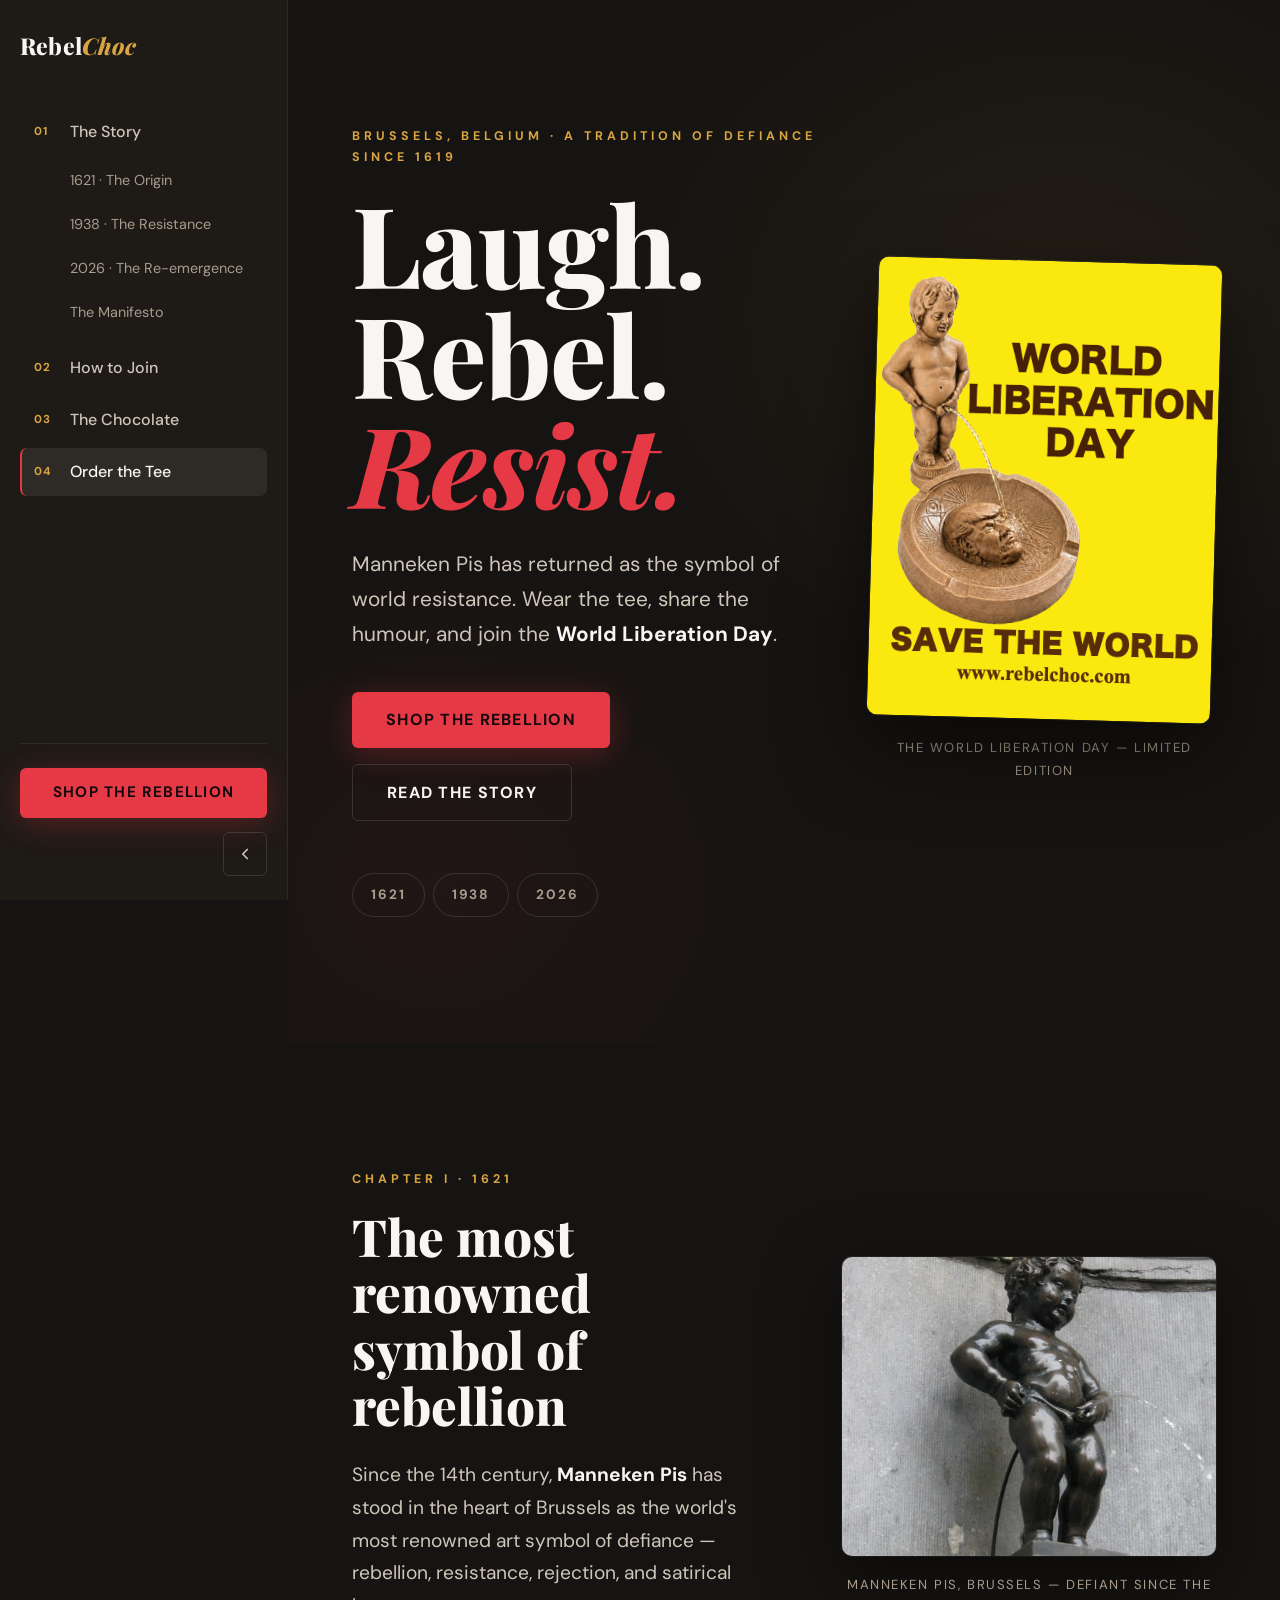
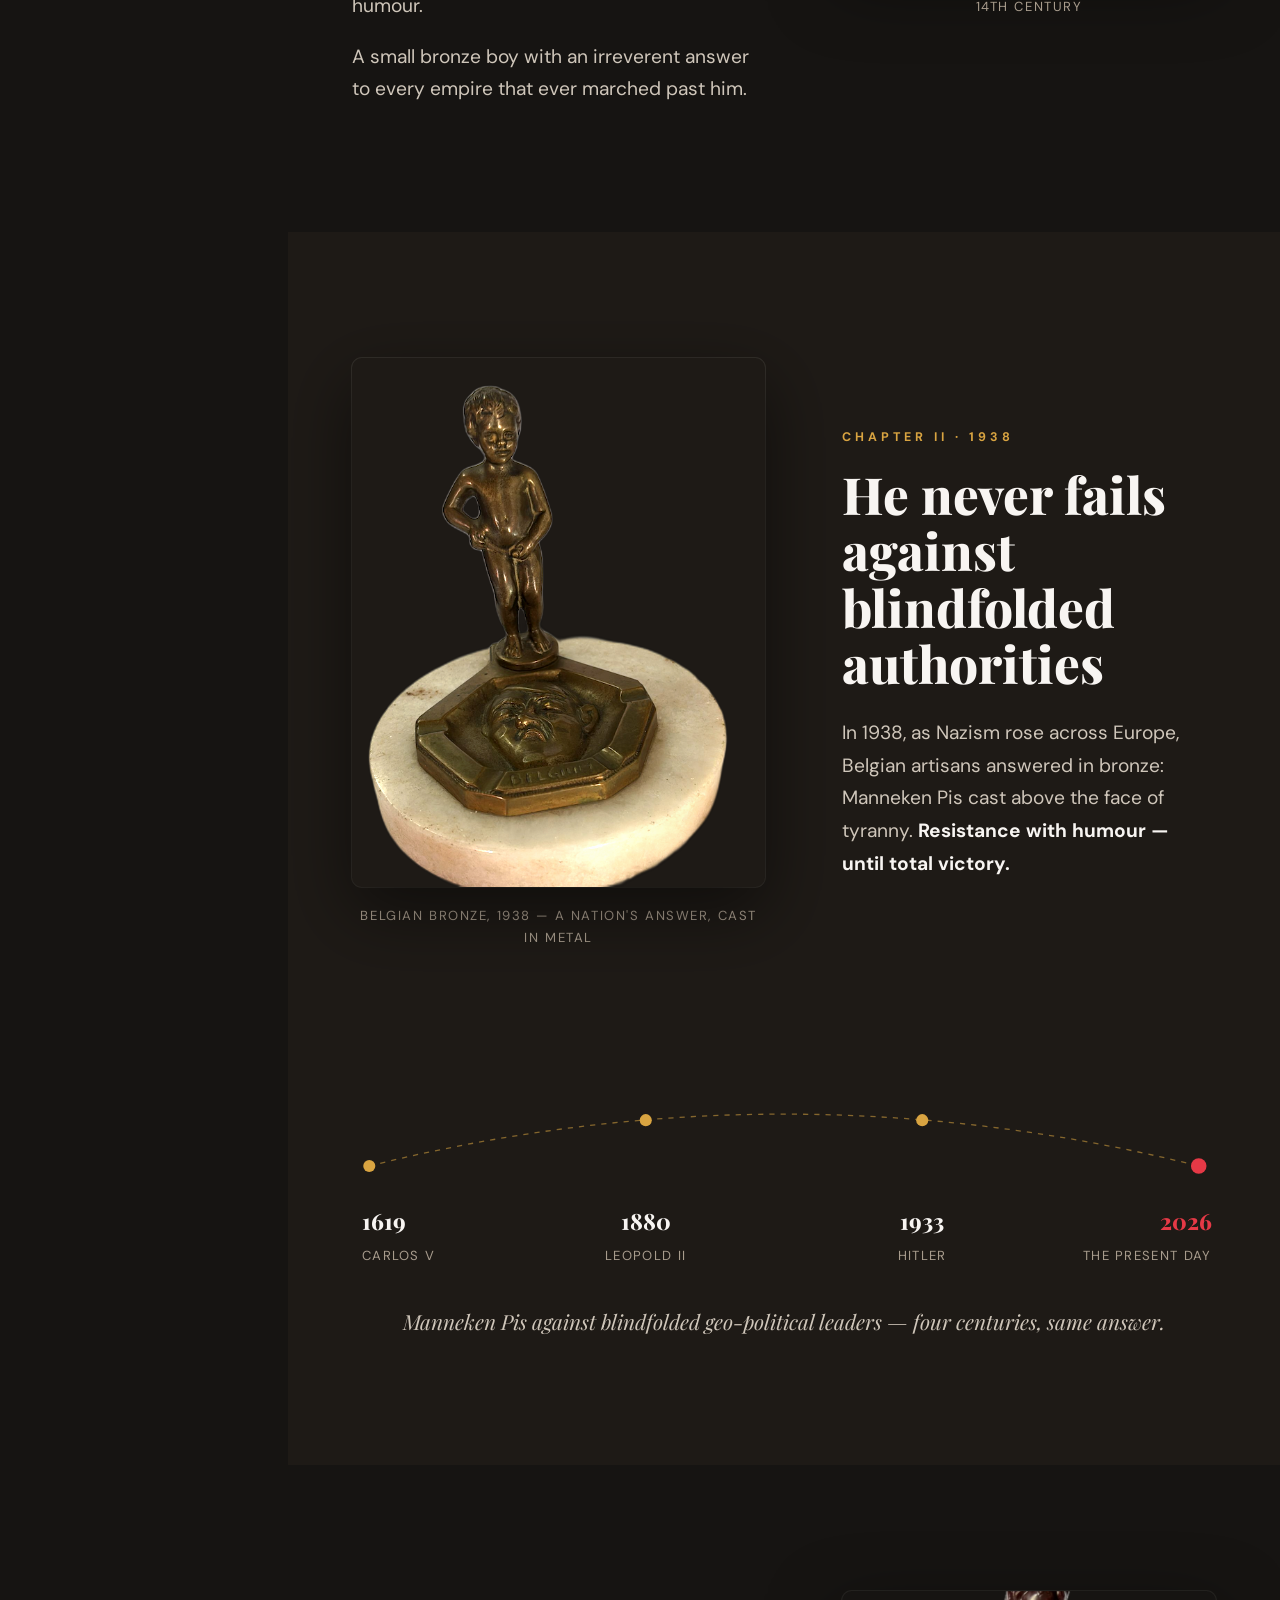
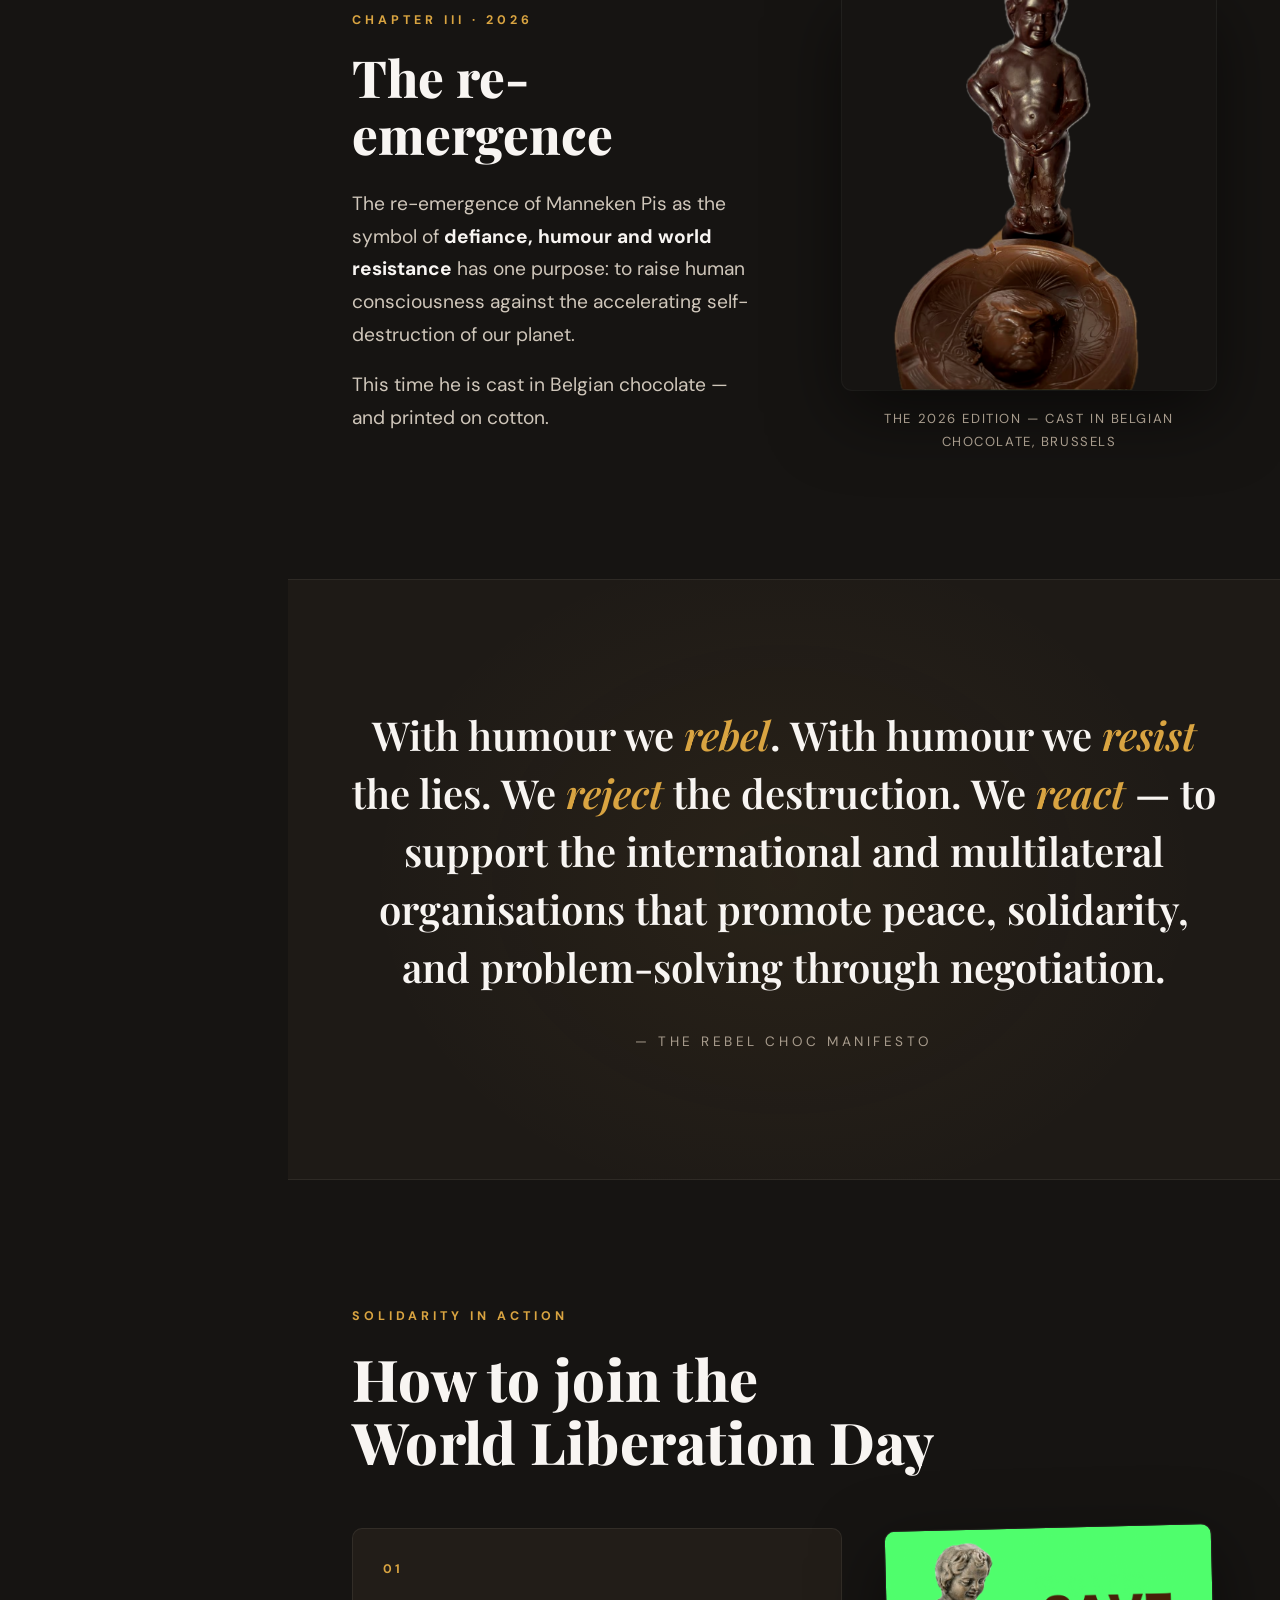
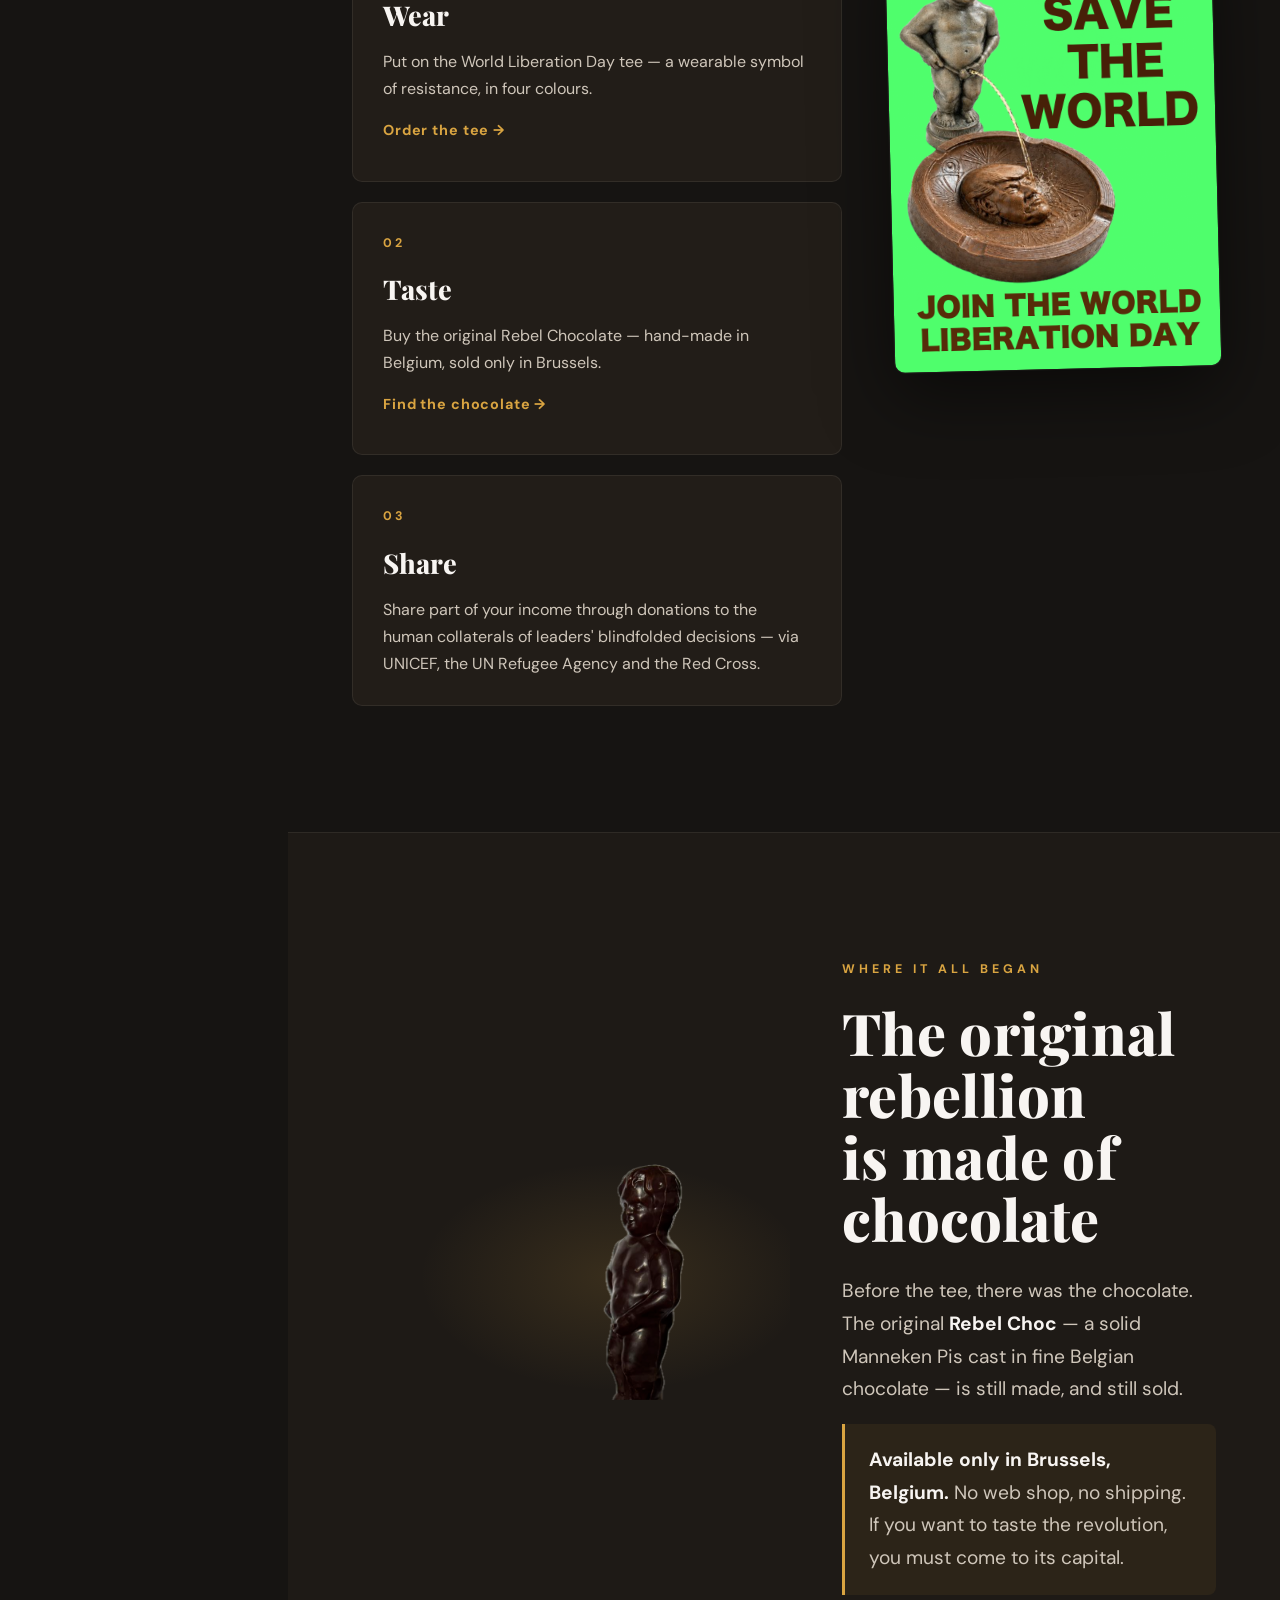
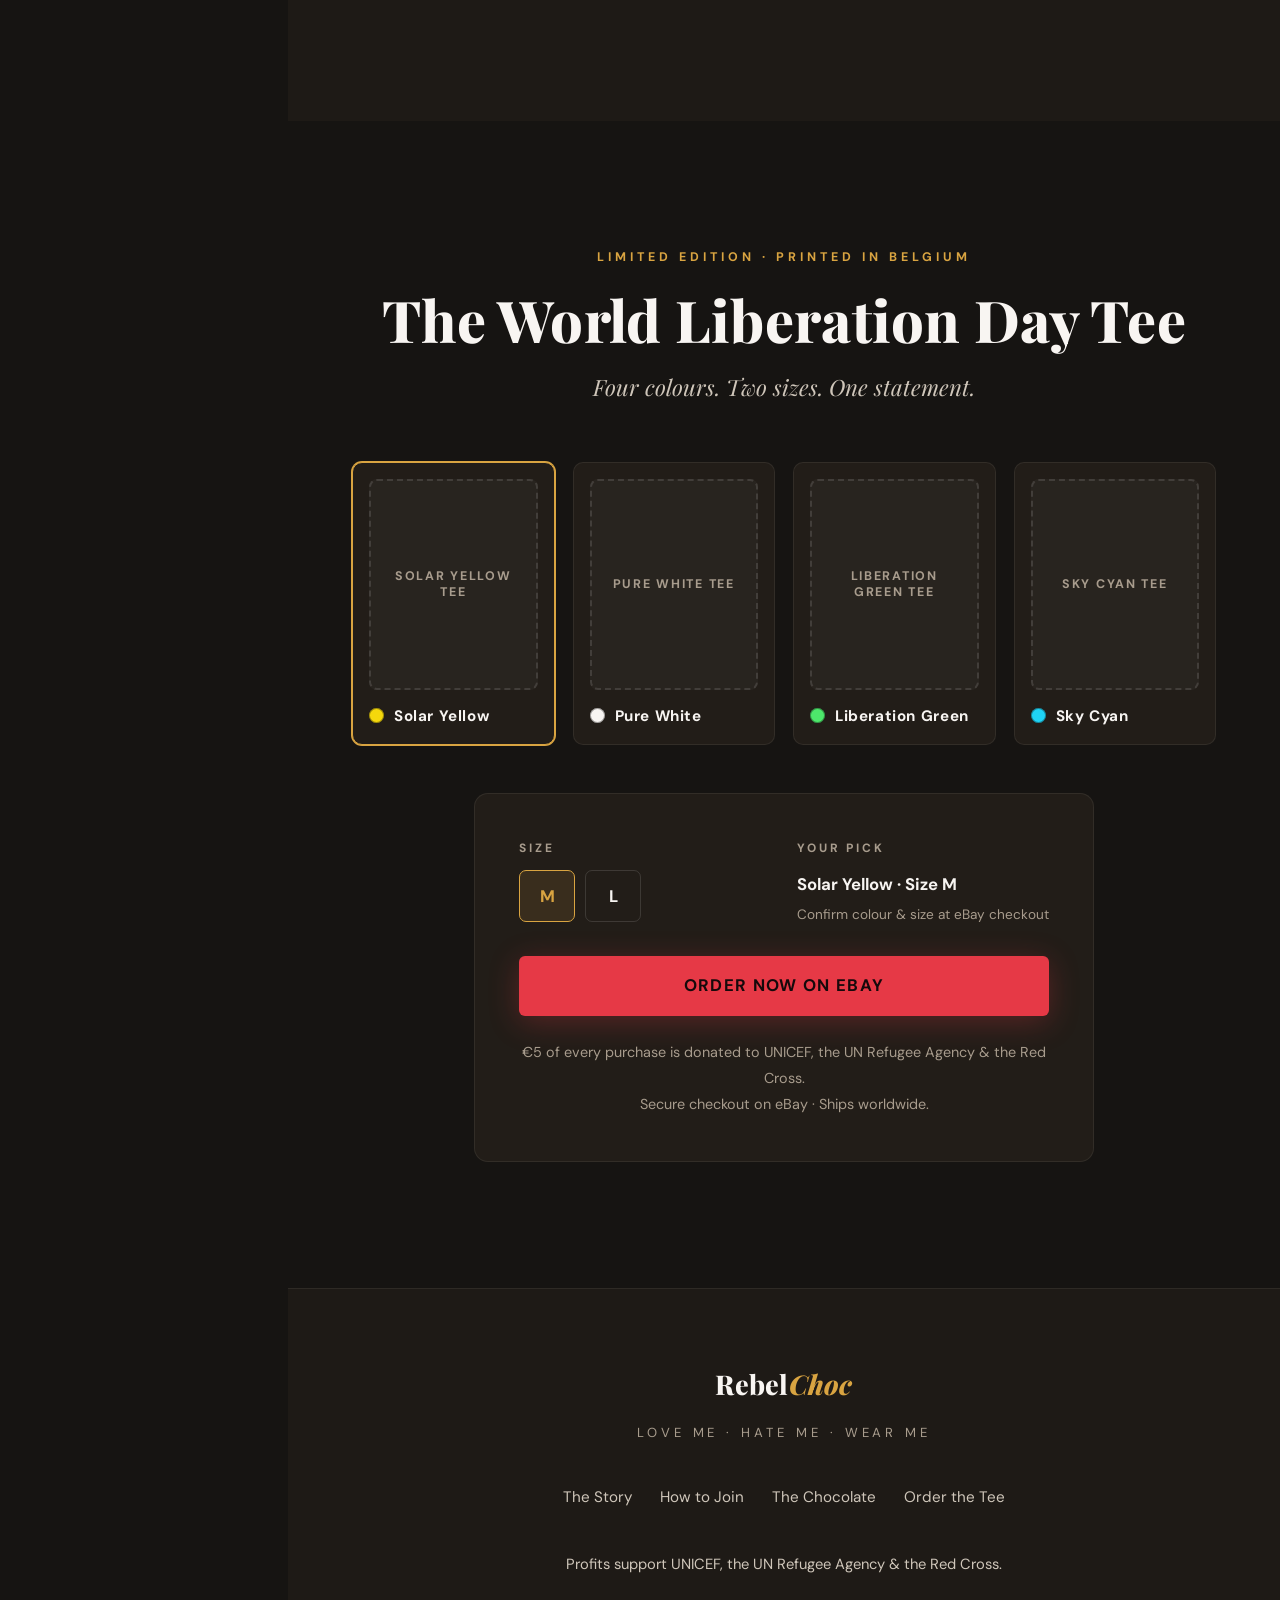
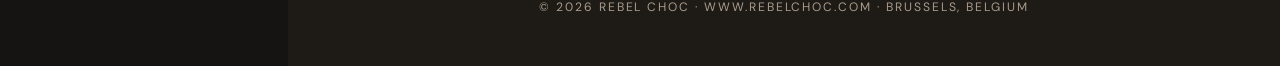
==== new_design/index.html @ b18d9246 "new webpage design" ====
<!DOCTYPE html>
<html lang="en">
<head>
  <meta charset="UTF-8">
  <meta name="viewport" content="width=device-width, initial-scale=1.0">
  <title>Rebel Choc — World Liberation Day</title>
  <meta name="description" content="Manneken Pis returns as the symbol of world resistance. Wear the World Liberation Day tee, taste the original Rebel Choc in Brussels, and join the rebellion with humour.">
  <link rel="preconnect" href="https://fonts.googleapis.com">
  <link rel="preconnect" href="https://fonts.gstatic.com" crossorigin>
  <link href="https://fonts.googleapis.com/css2?family=Playfair+Display:ital,wght@0,600;0,700;0,800;1,600&family=DM+Sans:wght@400;500;700&display=swap" rel="stylesheet">
  <link rel="stylesheet" href="styles.css">
</head>
<body>

<a class="skip-link" href="#home">Skip to content</a>

<div class="scroll-progress" id="scroll-progress" aria-hidden="true"></div>

<!-- ══════════════ SIDEBAR (desktop rail + mobile drawer) ══════════════ -->
<aside class="sidebar" id="sidebar" aria-label="Site navigation">
  <div class="sidebar-inner">

    <div class="sidebar-head">
      <a href="#home" class="wordmark" aria-label="Rebel Choc — home">
        <span class="wordmark-full">Rebel<em>Choc</em></span>
        <span class="wordmark-mono" aria-hidden="true">R<em>C</em></span>
      </a>
      <button class="drawer-close" id="drawer-close" aria-label="Close navigation">
        <svg width="20" height="20" viewBox="0 0 24 24" fill="none" stroke="currentColor" stroke-width="2" stroke-linecap="round"><line x1="18" y1="6" x2="6" y2="18"/><line x1="6" y1="6" x2="18" y2="18"/></svg>
      </button>
    </div>

    <!-- Hick–Hyman: exactly 4 core destinations; chapters nest under The Story -->
    <nav class="sidebar-nav" aria-label="Sections">
      <div class="nav-group">
        <a href="#story" class="nav-link" data-spy="story">
          <span class="nav-num">01</span><span class="nav-text">The Story</span>
        </a>
        <div class="nav-sub">
          <a href="#chapter-1621" class="nav-sublink" data-spy="chapter-1621"><span class="nav-text">1621 · The Origin</span></a>
          <a href="#chapter-1938" class="nav-sublink" data-spy="chapter-1938"><span class="nav-text">1938 · The Resistance</span></a>
          <a href="#chapter-2026" class="nav-sublink" data-spy="chapter-2026"><span class="nav-text">2026 · The Re-emergence</span></a>
          <a href="#manifesto" class="nav-sublink" data-spy="manifesto"><span class="nav-text">The Manifesto</span></a>
        </div>
      </div>
      <a href="#join" class="nav-link" data-spy="join">
        <span class="nav-num">02</span><span class="nav-text">How to Join</span>
      </a>
      <a href="#chocolate" class="nav-link" data-spy="chocolate">
        <span class="nav-num">03</span><span class="nav-text">The Chocolate</span>
      </a>
      <a href="#order" class="nav-link" data-spy="order">
        <span class="nav-num">04</span><span class="nav-text">Order the Tee</span>
      </a>
    </nav>

    <div class="sidebar-foot">
      <a href="#order" class="btn btn-primary sidebar-cta">Shop the Rebellion</a>
      <button class="collapse-toggle" id="collapse-toggle" aria-label="Collapse navigation" aria-expanded="true">
        <svg width="18" height="18" viewBox="0 0 24 24" fill="none" stroke="currentColor" stroke-width="2.2" stroke-linecap="round" stroke-linejoin="round"><polyline points="15 18 9 12 15 6"/></svg>
      </button>
    </div>

  </div>
</aside>

<div class="drawer-overlay" id="drawer-overlay"></div>

<!-- ══════════════ MOBILE TOP BAR ══════════════ -->
<header class="mobile-bar">
  <button class="hamburger" id="hamburger" aria-label="Open navigation" aria-expanded="false" aria-controls="sidebar">
    <svg width="22" height="22" viewBox="0 0 24 24" fill="none" stroke="currentColor" stroke-width="2" stroke-linecap="round"><line x1="4" y1="7" x2="20" y2="7"/><line x1="4" y1="12" x2="20" y2="12"/><line x1="4" y1="17" x2="20" y2="17"/></svg>
  </button>
  <a href="#home" class="wordmark wordmark-bar">Rebel<em>Choc</em></a>
  <a href="#order" class="btn btn-primary btn-bar">Order</a>
</header>

<main class="main" id="main">

  <!-- ══════════════ HERO ══════════════ -->
  <section class="hero" id="home">
    <div class="hero-grid">
      <div class="hero-copy">
        <p class="eyebrow reveal">Brussels, Belgium · A tradition of defiance since 1619</p>
        <h1 class="hero-title reveal delay-1">Laugh.<br>Rebel.<br><span class="accent">Resist.</span></h1>
        <p class="hero-lead reveal delay-2">Manneken Pis has returned as the symbol of world resistance. Wear the tee, share the humour, and join the <strong>World Liberation Day</strong>.</p>
        <div class="hero-actions reveal delay-3">
          <a href="#order" class="btn btn-primary btn-lg">Shop the Rebellion</a>
          <a href="#story" class="btn btn-ghost btn-lg">Read the story</a>
        </div>
        <ul class="hero-marks reveal delay-4" aria-label="Three chapters">
          <li><a href="#chapter-1621">1621</a></li>
          <li><a href="#chapter-1938">1938</a></li>
          <li><a href="#chapter-2026">2026</a></li>
        </ul>
      </div>
      <figure class="hero-figure reveal delay-2">
        <img src="assets/hero-poster.png" alt="World Liberation Day poster: the Manneken Pis statue urinating into a carved ashtray bearing a politician's face, with the words Save the World." width="416" height="533">
        <figcaption>The World Liberation Day — limited edition</figcaption>
      </figure>
    </div>
  </section>

  <!-- ══════════════ THE STORY ══════════════ -->
  <div id="story" class="story-anchor" aria-hidden="true"></div>

  <!-- Chapter I — 1621 -->
  <section class="chapter" id="chapter-1621">
    <div class="chapter-grid">
      <div class="chapter-copy reveal">
        <p class="chapter-label">Chapter I · 1621</p>
        <h2 class="chapter-title">The most renowned symbol of rebellion</h2>
        <p class="chapter-body">Since the 14th century, <strong>Manneken Pis</strong> has stood in the heart of Brussels as the world's most renowned art symbol of defiance — rebellion, resistance, rejection, and satirical humour.</p>
        <p class="chapter-body">A small bronze boy with an irreverent answer to every empire that ever marched past him.</p>
      </div>
      <figure class="chapter-figure reveal delay-2">
        <img src="assets/statue-brussels.png" alt="The bronze Manneken Pis fountain statue in Brussels, water arcing from the figure." loading="lazy" width="963" height="769">
        <figcaption>Manneken Pis, Brussels — defiant since the 14th century</figcaption>
      </figure>
    </div>
  </section>

  <!-- Chapter II — 1938 -->
  <section class="chapter chapter--alt" id="chapter-1938">
    <div class="chapter-grid chapter-grid--flip">
      <div class="chapter-copy reveal">
        <p class="chapter-label">Chapter II · 1938</p>
        <h2 class="chapter-title">He never fails against blindfolded authorities</h2>
        <p class="chapter-body">In 1938, as Nazism rose across Europe, Belgian artisans answered in bronze: Manneken Pis cast above the face of tyranny. <strong>Resistance with humour — until total victory.</strong></p>
      </div>
      <figure class="chapter-figure chapter-figure--artifact reveal delay-2">
        <img src="assets/ashtray-1938.png" alt="A 1938 Belgian bronze ashtray: a small Manneken Pis figure standing over a caricatured dictator's face cast in the bowl." loading="lazy" width="600" height="769">
        <figcaption>Belgian bronze, 1938 — a nation's answer, cast in metal</figcaption>
      </figure>
    </div>

    <!-- The arch: four centuries, same answer -->
    <div class="timeline reveal" role="group" aria-label="Timeline of blindfolded leaders Manneken Pis has outlasted">
      <svg class="timeline-arc" viewBox="0 0 1000 170" preserveAspectRatio="none" aria-hidden="true" focusable="false">
        <path d="M 20 140 Q 500 20 980 140" fill="none" stroke="currentColor" stroke-width="1.5" stroke-dasharray="6 7" opacity="0.55"/>
        <circle cx="20"  cy="140" r="7"/>
        <circle cx="340" cy="87"  r="7"/>
        <circle cx="660" cy="87"  r="7"/>
        <circle cx="980" cy="140" r="9" class="timeline-node--now"/>
      </svg>
      <ol class="timeline-labels">
        <li style="--pos: 2%"><strong>1619</strong><span>Carlos V</span></li>
        <li style="--pos: 34%"><strong>1880</strong><span>Leopold II</span></li>
        <li style="--pos: 66%"><strong>1933</strong><span>Hitler</span></li>
        <li style="--pos: 98%" class="timeline-now"><strong>2026</strong><span>The present day</span></li>
      </ol>
      <p class="timeline-caption">Manneken Pis against blindfolded geo-political leaders — four centuries, same answer.</p>
    </div>
  </section>

  <!-- Chapter III — 2026 -->
  <section class="chapter" id="chapter-2026">
    <div class="chapter-grid">
      <div class="chapter-copy reveal">
        <p class="chapter-label">Chapter III · 2026</p>
        <h2 class="chapter-title">The re-emergence</h2>
        <p class="chapter-body">The re-emergence of Manneken Pis as the symbol of <strong>defiance, humour and world resistance</strong> has one purpose: to raise human consciousness against the accelerating self-destruction of our planet.</p>
        <p class="chapter-body">This time he is cast in Belgian chocolate — and printed on cotton.</p>
      </div>
      <figure class="chapter-figure reveal delay-2">
        <img src="assets/chocolate-2026.png" alt="The Rebel Choc edition: a dark-chocolate Manneken Pis figure above a milk-chocolate ashtray bearing a politician's face." loading="lazy" width="1014" height="1080">
        <figcaption>The 2026 edition — cast in Belgian chocolate, Brussels</figcaption>
      </figure>
    </div>
  </section>

  <!-- Manifesto -->
  <section class="manifesto" id="manifesto">
    <blockquote class="manifesto-quote reveal">
      <p>With humour we <em>rebel</em>. With humour we <em>resist</em> the lies. We <em>reject</em> the destruction. We <em>react</em> — to support the international and multilateral organisations that promote peace, solidarity, and problem-solving through negotiation.</p>
      <cite>— The Rebel Choc manifesto</cite>
    </blockquote>
  </section>

  <!-- ══════════════ HOW TO JOIN ══════════════ -->
  <section class="join" id="join">
    <div class="section-head reveal">
      <p class="eyebrow">Solidarity in action</p>
      <h2 class="section-title">How to join the<br>World Liberation Day</h2>
    </div>
    <div class="join-grid">
      <div class="join-cards reveal-stagger">
        <a class="join-card" href="#order">
          <span class="join-step" aria-hidden="true">01</span>
          <h3 class="join-card-title">Wear</h3>
          <p class="join-card-text">Put on the World Liberation Day tee — a wearable symbol of resistance, in four colours.</p>
          <span class="join-card-link">Order the tee →</span>
        </a>
        <a class="join-card" href="#chocolate">
          <span class="join-step" aria-hidden="true">02</span>
          <h3 class="join-card-title">Taste</h3>
          <p class="join-card-text">Buy the original Rebel Chocolate — hand-made in Belgium, sold only in Brussels.</p>
          <span class="join-card-link">Find the chocolate →</span>
        </a>
        <div class="join-card join-card--static">
          <span class="join-step" aria-hidden="true">03</span>
          <h3 class="join-card-title">Share</h3>
          <p class="join-card-text">Share part of your income through donations to the human collaterals of leaders' blindfolded decisions — via UNICEF, the UN Refugee Agency and the Red Cross.</p>
        </div>
      </div>
      <figure class="join-figure reveal delay-3">
        <img src="assets/join-poster.png" alt="Save the World poster in green: Manneken Pis over the carved ashtray, with the words Join the World Liberation Day." loading="lazy" width="790" height="1080">
      </figure>
    </div>
  </section>

  <!-- ══════════════ THE CHOCOLATE ══════════════ -->
  <section class="chocolate" id="chocolate">
    <div class="chocolate-grid">
      <figure class="chocolate-figure reveal">
        <img src="assets/chocolate-solo.png" alt="A solid dark-chocolate Manneken Pis figure." loading="lazy" width="1058" height="617">
      </figure>
      <div class="chocolate-copy reveal delay-2">
        <p class="eyebrow">Where it all began</p>
        <h2 class="section-title">The original rebellion<br>is made of chocolate</h2>
        <p class="chapter-body">Before the tee, there was the chocolate. The original <strong>Rebel Choc</strong> — a solid Manneken Pis cast in fine Belgian chocolate — is still made, and still sold.</p>
        <p class="chapter-body chocolate-exclusive"><strong>Available only in Brussels, Belgium.</strong> No web shop, no shipping. If you want to taste the revolution, you must come to its capital.</p>
      </div>
    </div>
  </section>

  <!-- ══════════════ ORDER ══════════════ -->
  <section class="order" id="order">
    <div class="section-head section-head--center reveal">
      <p class="eyebrow">Limited edition · Printed in Belgium</p>
      <h2 class="section-title">The World Liberation Day Tee</h2>
      <p class="order-sub">Four colours. Two sizes. One statement.</p>
    </div>

    <div class="shirt-grid reveal-stagger">
      <!-- IMAGE PLACEHOLDER: t-shirt mockup, Solar Yellow — suggested filename: assets/tee-yellow.png -->
      <button type="button" class="shirt-card is-selected" data-colour="Solar Yellow" style="--swatch: #F5D80C" aria-pressed="true">
        <span class="img-placeholder shirt-placeholder"><span>Solar Yellow tee</span></span>
        <span class="shirt-name"><span class="swatch" aria-hidden="true"></span>Solar Yellow</span>
      </button>
      <!-- IMAGE PLACEHOLDER: t-shirt mockup, Pure White — suggested filename: assets/tee-white.png -->
      <button type="button" class="shirt-card" data-colour="Pure White" style="--swatch: #F8F5F2" aria-pressed="false">
        <span class="img-placeholder shirt-placeholder"><span>Pure White tee</span></span>
        <span class="shirt-name"><span class="swatch" aria-hidden="true"></span>Pure White</span>
      </button>
      <!-- IMAGE PLACEHOLDER: t-shirt mockup, Liberation Green — suggested filename: assets/tee-green.png -->
      <button type="button" class="shirt-card" data-colour="Liberation Green" style="--swatch: #4DE86B" aria-pressed="false">
        <span class="img-placeholder shirt-placeholder"><span>Liberation Green tee</span></span>
        <span class="shirt-name"><span class="swatch" aria-hidden="true"></span>Liberation Green</span>
      </button>
      <!-- IMAGE PLACEHOLDER: t-shirt mockup, Sky Cyan — suggested filename: assets/tee-cyan.png -->
      <button type="button" class="shirt-card" data-colour="Sky Cyan" style="--swatch: #1FD3F5" aria-pressed="false">
        <span class="img-placeholder shirt-placeholder"><span>Sky Cyan tee</span></span>
        <span class="shirt-name"><span class="swatch" aria-hidden="true"></span>Sky Cyan</span>
      </button>
    </div>

    <div class="order-panel reveal">
      <div class="order-row">
        <div class="size-block">
          <span class="order-label" id="size-label">Size</span>
          <div class="size-row" role="group" aria-labelledby="size-label">
            <button type="button" class="size-btn is-selected" data-size="M" aria-pressed="true">M</button>
            <button type="button" class="size-btn" data-size="L" aria-pressed="false">L</button>
          </div>
        </div>
        <div class="pick-block">
          <span class="order-label">Your pick</span>
          <p class="pick-note" id="pick-note" aria-live="polite">Solar Yellow · Size M</p>
          <p class="pick-hint">Confirm colour &amp; size at eBay checkout</p>
        </div>
      </div>

      <!-- TODO: replace EBAY_LINK_HERE with the real eBay listing URL when provided -->
      <a href="EBAY_LINK_HERE" class="btn btn-primary btn-buy" target="_blank" rel="noopener">Order now on eBay</a>

      <p class="order-footnote">€5 of every purchase is donated to UNICEF, the UN Refugee Agency &amp; the Red Cross.<br>Secure checkout on eBay · Ships worldwide.</p>
    </div>
  </section>

  <!-- ══════════════ FOOTER ══════════════ -->
  <footer class="footer">
    <a href="#home" class="wordmark wordmark-footer">Rebel<em>Choc</em></a>
    <p class="footer-tagline">Love me · Hate me · Wear me</p>
    <nav class="footer-nav" aria-label="Footer">
      <a href="#story">The Story</a>
      <a href="#join">How to Join</a>
      <a href="#chocolate">The Chocolate</a>
      <a href="#order">Order the Tee</a>
    </nav>
    <p class="footer-donate">Profits support UNICEF, the UN Refugee Agency &amp; the Red Cross.</p>
    <p class="footer-copy">© <span id="current-year">2026</span> Rebel Choc · www.rebelchoc.com · Brussels, Belgium</p>
  </footer>

</main>

<button class="back-to-top" id="back-to-top" aria-label="Back to top">
  <svg width="18" height="18" viewBox="0 0 24 24" fill="none" stroke="currentColor" stroke-width="2.5" stroke-linecap="round" stroke-linejoin="round"><polyline points="18 15 12 9 6 15"/></svg>
</button>

<script src="script.js"></script>
</body>
</html>
---- new_design/styles.css ----
/* ============================================================
   REBEL CHOC — WORLD LIBERATION DAY
   Dark Mode Premium · Playfair Display / DM Sans
   ============================================================ */

*, *::before, *::after { margin: 0; padding: 0; box-sizing: border-box; }

:root {
  --bg:        #161412;
  --bg-2:      #1E1A16;
  --bg-card:   #221D18;
  --ink:       #F8F5F2;
  --ink-soft:  #CFC6BA;
  --ink-mute:  #A89C8D;
  --crimson:   #E63946;
  --crimson-hi:#F25563;
  --gold:      #D9A441;
  --line:      rgba(248, 245, 242, 0.13);
  --line-soft: rgba(248, 245, 242, 0.07);

  --serif: 'Playfair Display', Georgia, 'Times New Roman', serif;
  --sans:  'DM Sans', 'Segoe UI', Arial, sans-serif;

  --sidebar-w: 288px;
  --sidebar-w-rail: 84px;
  --bar-h: 64px;

  --space-section: clamp(96px, 14vh, 180px);
  --pad-x: clamp(24px, 5vw, 72px);
  --radius: 10px;
  --ease: cubic-bezier(0.22, 1, 0.36, 1);
}

html { scroll-behavior: smooth; }

body {
  font-family: var(--sans);
  font-size: 1.0625rem;
  line-height: 1.7;
  background: var(--bg);
  color: var(--ink);
  min-height: 100vh;
  overflow-x: hidden;
}

img { max-width: 100%; height: auto; display: block; }

::selection { background: var(--crimson); color: var(--bg); }

:focus-visible {
  outline: 2px solid var(--gold);
  outline-offset: 3px;
  border-radius: 3px;
}

.skip-link {
  position: absolute;
  top: -60px; left: 16px;
  z-index: 300;
  background: var(--gold);
  color: var(--bg);
  font-weight: 700;
  padding: 12px 20px;
  border-radius: 0 0 8px 8px;
  text-decoration: none;
  transition: top 0.2s;
}
.skip-link:focus { top: 0; }

/* ─── SCROLL PROGRESS ─── */
.scroll-progress {
  position: fixed;
  top: 0; left: 0;
  height: 3px;
  width: 0;
  background: linear-gradient(90deg, var(--crimson), var(--gold));
  z-index: 250;
}

/* ─── BUTTONS (Fitts: every target ≥ 44px tall) ─── */
.btn {
  display: inline-flex;
  align-items: center;
  justify-content: center;
  min-height: 48px;
  padding: 12px 28px;
  border: 0;
  border-radius: 6px;
  font-family: var(--sans);
  font-size: 0.95rem;
  font-weight: 700;
  letter-spacing: 0.08em;
  text-transform: uppercase;
  text-decoration: none;
  cursor: pointer;
  transition: transform 0.15s var(--ease), box-shadow 0.25s, background 0.2s, color 0.2s;
}
/* Von Restorff: crimson appears ONLY on the primary action */
.btn-primary {
  background: var(--crimson);
  color: #16090b;
  box-shadow: 0 6px 30px rgba(230, 57, 70, 0.28);
}
.btn-primary:hover { background: var(--crimson-hi); transform: translateY(-2px); box-shadow: 0 10px 38px rgba(230, 57, 70, 0.4); }
.btn-primary:active { transform: translateY(0); }
.btn-ghost {
  background: transparent;
  color: var(--ink);
  border: 1px solid var(--line);
}
.btn-ghost:hover { border-color: var(--gold); color: var(--gold); }
.btn-lg { min-height: 56px; padding: 14px 34px; font-size: 1rem; }

/* ─── WORDMARK ─── */
.wordmark {
  font-family: var(--serif);
  font-weight: 800;
  font-size: 1.45rem;
  letter-spacing: 0.01em;
  color: var(--ink);
  text-decoration: none;
  white-space: nowrap;
}
.wordmark em { font-style: italic; color: var(--gold); }
.wordmark-mono { display: none; }

/* ─── IMAGE PLACEHOLDERS ───
   Swap each <span class="img-placeholder"> for a real <img> when the
   t-shirt mockups are ready — the HTML comment above each one names the file. */
.img-placeholder {
  display: flex;
  align-items: center;
  justify-content: center;
  background: rgba(248, 245, 242, 0.03);
  border: 2px dashed var(--line);
  border-radius: 8px;
  color: var(--ink-mute);
  font-size: 0.78rem;
  font-weight: 700;
  letter-spacing: 0.14em;
  text-transform: uppercase;
  text-align: center;
  padding: 16px;
}

/* ============================================================
   SIDEBAR — desktop rail (collapsible) + mobile drawer
   ============================================================ */
.sidebar {
  position: fixed;
  top: 0; left: 0; bottom: 0;
  width: min(84vw, 320px);
  background: var(--bg-2);
  border-right: 1px solid var(--line-soft);
  z-index: 220;
  transform: translateX(-102%);
  transition: transform 0.35s var(--ease), width 0.3s var(--ease);
  display: flex;
  flex-direction: column;
}
body.drawer-open .sidebar { transform: translateX(0); }
body.drawer-open { overflow: hidden; }

.sidebar-inner {
  display: flex;
  flex-direction: column;
  height: 100%;
  padding: 24px 20px;
  overflow-y: auto;
}

.sidebar-head {
  display: flex;
  align-items: center;
  justify-content: space-between;
  margin-bottom: 40px;
  min-height: 44px;
}

.drawer-close {
  background: transparent;
  border: 1px solid var(--line);
  border-radius: 6px;
  color: var(--ink);
  width: 44px; height: 44px;
  display: flex; align-items: center; justify-content: center;
  cursor: pointer;
}
.drawer-close:hover { border-color: var(--gold); color: var(--gold); }

.sidebar-nav { flex: 1; display: flex; flex-direction: column; gap: 4px; }

.nav-link {
  display: flex;
  align-items: center;
  gap: 14px;
  min-height: 48px;
  padding: 10px 12px;
  border-radius: 7px;
  border-left: 2px solid transparent;
  color: var(--ink-soft);
  font-weight: 500;
  font-size: 1rem;
  text-decoration: none;
  transition: background 0.15s, color 0.15s, border-color 0.15s;
}
.nav-link:hover { background: var(--line-soft); color: var(--ink); }
.nav-link.is-active {
  color: var(--ink);
  background: var(--line-soft);
  border-left-color: var(--crimson);
}
.nav-num {
  font-size: 0.72rem;
  font-weight: 700;
  letter-spacing: 0.1em;
  color: var(--gold);
  width: 22px;
  flex-shrink: 0;
}

.nav-sub {
  display: flex;
  flex-direction: column;
  margin: 2px 0 6px;
}
.nav-sublink {
  display: flex;
  align-items: center;
  min-height: 44px;
  padding: 8px 12px 8px 48px;
  border-radius: 7px;
  border-left: 2px solid transparent;
  color: var(--ink-mute);
  font-size: 0.9rem;
  text-decoration: none;
  transition: color 0.15s, background 0.15s, border-color 0.15s;
}
.nav-sublink:hover { color: var(--ink); background: var(--line-soft); }
.nav-sublink.is-active { color: var(--gold); border-left-color: var(--gold); }

.sidebar-foot {
  display: flex;
  flex-direction: column;
  gap: 14px;
  padding-top: 24px;
  border-top: 1px solid var(--line-soft);
}
.sidebar-cta { width: 100%; }

.collapse-toggle {
  display: none;
  background: transparent;
  border: 1px solid var(--line);
  border-radius: 6px;
  color: var(--ink-soft);
  width: 44px; height: 44px;
  align-items: center;
  justify-content: center;
  cursor: pointer;
  align-self: flex-end;
  transition: color 0.15s, border-color 0.15s;
}
.collapse-toggle:hover { border-color: var(--gold); color: var(--gold); }
.collapse-toggle svg { transition: transform 0.3s var(--ease); }

.drawer-overlay {
  position: fixed;
  inset: 0;
  background: rgba(10, 8, 6, 0.66);
  backdrop-filter: blur(2px);
  opacity: 0;
  pointer-events: none;
  transition: opacity 0.3s;
  z-index: 210;
}
body.drawer-open .drawer-overlay { opacity: 1; pointer-events: auto; }

/* ─── MOBILE TOP BAR ─── */
.mobile-bar {
  position: sticky;
  top: 0;
  z-index: 200;
  height: var(--bar-h);
  display: flex;
  align-items: center;
  justify-content: space-between;
  gap: 12px;
  padding: 0 16px;
  background: rgba(22, 20, 18, 0.92);
  backdrop-filter: blur(12px);
  border-bottom: 1px solid var(--line-soft);
}
.wordmark-bar { font-size: 1.25rem; }
.hamburger {
  background: transparent;
  border: 0;
  color: var(--ink);
  width: 44px; height: 44px;
  display: flex; align-items: center; justify-content: center;
  cursor: pointer;
  border-radius: 6px;
}
.btn-bar { min-height: 44px; padding: 8px 20px; font-size: 0.82rem; }

/* ============================================================
   MAIN LAYOUT
   ============================================================ */
.main { display: block; }

section { padding: var(--space-section) var(--pad-x); }

.eyebrow {
  font-size: 0.78rem;
  font-weight: 700;
  letter-spacing: 0.32em;
  text-transform: uppercase;
  color: var(--gold);
  margin-bottom: 20px;
}

.section-head { max-width: 1200px; margin: 0 auto 56px; }
.section-head--center { text-align: center; }
.section-title {
  font-family: var(--serif);
  font-weight: 800;
  font-size: clamp(2.1rem, 4.6vw, 3.6rem);
  line-height: 1.08;
  letter-spacing: 0.005em;
  color: var(--ink);
}

/* ─── HERO (F-pattern: copy left-aligned, first) ─── */
.hero {
  min-height: calc(100vh - var(--bar-h));
  display: flex;
  align-items: center;
  position: relative;
  overflow: hidden;
}
.hero::before {
  content: '';
  position: absolute; inset: 0;
  background:
    radial-gradient(ellipse 70% 55% at 78% 30%, rgba(217, 164, 65, 0.07) 0%, transparent 65%),
    radial-gradient(ellipse 55% 45% at 15% 85%, rgba(230, 57, 70, 0.05) 0%, transparent 70%);
  pointer-events: none;
}
.hero-grid {
  position: relative;
  max-width: 1200px;
  margin: 0 auto;
  width: 100%;
  display: grid;
  grid-template-columns: 1fr;
  gap: 56px;
  align-items: center;
}
.hero-title {
  font-family: var(--serif);
  font-weight: 800;
  font-size: clamp(3.4rem, 9vw, 7rem);
  line-height: 0.98;
  letter-spacing: -0.01em;
  margin-bottom: 28px;
}
.hero-title .accent { color: var(--crimson); font-style: italic; }
.hero-lead {
  font-size: clamp(1.1rem, 2vw, 1.3rem);
  color: var(--ink-soft);
  max-width: 34em;
  margin-bottom: 40px;
}
.hero-lead strong { color: var(--ink); }
.hero-actions {
  display: flex;
  flex-wrap: wrap;
  gap: 16px;
  margin-bottom: 52px;
}
.hero-marks {
  display: flex;
  gap: 8px;
  list-style: none;
}
.hero-marks a {
  display: inline-flex;
  align-items: center;
  min-height: 44px;
  padding: 8px 18px;
  border: 1px solid var(--line);
  border-radius: 100px;
  color: var(--ink-mute);
  font-size: 0.85rem;
  font-weight: 700;
  letter-spacing: 0.14em;
  text-decoration: none;
  transition: color 0.15s, border-color 0.15s;
}
.hero-marks a:hover { color: var(--gold); border-color: var(--gold); }

.hero-figure {
  justify-self: center;
  max-width: 380px;
  position: relative;
}
.hero-figure img {
  border-radius: var(--radius);
  box-shadow: 0 30px 80px rgba(0, 0, 0, 0.55), 0 0 0 1px var(--line-soft);
  transform: rotate(1.6deg);
}
.hero-figure figcaption,
.chapter-figure figcaption {
  margin-top: 18px;
  font-size: 0.82rem;
  letter-spacing: 0.12em;
  text-transform: uppercase;
  color: var(--ink-mute);
  text-align: center;
}

/* ─── CHAPTERS ─── */
.story-anchor { position: relative; top: -20px; }

.chapter-grid {
  max-width: 1200px;
  margin: 0 auto;
  display: grid;
  grid-template-columns: 1fr;
  gap: 56px;
  align-items: center;
}
.chapter--alt { background: var(--bg-2); }

.chapter-label {
  font-size: 0.78rem;
  font-weight: 700;
  letter-spacing: 0.32em;
  text-transform: uppercase;
  color: var(--gold);
  margin-bottom: 18px;
}
.chapter-title {
  font-family: var(--serif);
  font-weight: 800;
  font-size: clamp(2rem, 4.2vw, 3.2rem);
  line-height: 1.1;
  margin-bottom: 26px;
}
.chapter-body {
  font-size: clamp(1.05rem, 1.6vw, 1.2rem);
  color: var(--ink-soft);
  max-width: 36em;
}
.chapter-body + .chapter-body { margin-top: 18px; }
.chapter-body strong { color: var(--ink); }

.chapter-figure { justify-self: center; width: 100%; max-width: 520px; }
.chapter-figure img {
  border-radius: var(--radius);
  box-shadow: 0 24px 70px rgba(0, 0, 0, 0.5), 0 0 0 1px var(--line-soft);
}
/* Client note on the 1938 artifact photo: "make the image lighter" */
.chapter-figure--artifact img { filter: brightness(1.28) contrast(1.04); }

/* ─── TIMELINE (the arch) ─── */
.timeline {
  max-width: 1000px;
  margin: 96px auto 0;
  color: var(--gold);
}
.timeline-arc { width: 100%; height: auto; display: block; }
.timeline-arc circle { fill: var(--gold); }
.timeline-arc .timeline-node--now { fill: var(--crimson); }
.timeline-labels {
  position: relative;
  list-style: none;
  height: 74px;
  margin-top: 10px;
}
.timeline-labels li {
  position: absolute;
  left: var(--pos);
  transform: translateX(-50%);
  text-align: center;
  white-space: nowrap;
}
.timeline-labels li:first-child { transform: translateX(-10%); text-align: left; }
.timeline-labels li:last-child { transform: translateX(-90%); text-align: right; }
.timeline-labels strong {
  display: block;
  font-family: var(--serif);
  font-size: 1.4rem;
  font-weight: 800;
  color: var(--ink);
}
.timeline-labels span {
  font-size: 0.82rem;
  letter-spacing: 0.1em;
  text-transform: uppercase;
  color: var(--ink-mute);
}
.timeline-now strong { color: var(--crimson); }
.timeline-caption {
  margin-top: 28px;
  text-align: center;
  font-family: var(--serif);
  font-style: italic;
  font-size: clamp(1.05rem, 2vw, 1.3rem);
  color: var(--ink-soft);
}

/* ─── MANIFESTO ─── */
.manifesto {
  background:
    radial-gradient(ellipse 60% 80% at 50% 50%, rgba(217, 164, 65, 0.06) 0%, transparent 70%),
    var(--bg-2);
  border-top: 1px solid var(--line-soft);
  border-bottom: 1px solid var(--line-soft);
}
.manifesto-quote {
  max-width: 900px;
  margin: 0 auto;
  text-align: center;
}
.manifesto-quote p {
  font-family: var(--serif);
  font-size: clamp(1.5rem, 3.4vw, 2.5rem);
  font-weight: 600;
  line-height: 1.45;
  color: var(--ink);
}
.manifesto-quote em { font-style: italic; color: var(--gold); }
.manifesto-quote cite {
  display: block;
  margin-top: 34px;
  font-family: var(--sans);
  font-style: normal;
  font-size: 0.85rem;
  letter-spacing: 0.26em;
  text-transform: uppercase;
  color: var(--ink-mute);
}

/* ─── HOW TO JOIN ─── */
.join-grid {
  max-width: 1200px;
  margin: 0 auto;
  display: grid;
  grid-template-columns: 1fr;
  gap: 48px;
  align-items: start;
}
.join-cards {
  display: flex;
  flex-direction: column;
  gap: 20px;
}
.join-card {
  display: block;
  background: var(--bg-card);
  border: 1px solid var(--line-soft);
  border-radius: var(--radius);
  padding: 30px 30px 28px;
  text-decoration: none;
  color: inherit;
  transition: border-color 0.2s, transform 0.2s var(--ease);
}
a.join-card:hover { border-color: var(--gold); transform: translateY(-3px); }
.join-step {
  display: block;
  font-size: 0.78rem;
  font-weight: 700;
  letter-spacing: 0.24em;
  color: var(--gold);
  margin-bottom: 12px;
}
.join-card-title {
  font-family: var(--serif);
  font-size: 1.7rem;
  font-weight: 800;
  margin-bottom: 10px;
  color: var(--ink);
}
.join-card-text { color: var(--ink-soft); font-size: 1rem; max-width: 42em; }
.join-card-link {
  display: inline-flex;
  align-items: center;
  min-height: 44px;
  margin-top: 6px;
  font-weight: 700;
  font-size: 0.9rem;
  letter-spacing: 0.06em;
  color: var(--gold);
}
.join-figure { justify-self: center; max-width: 360px; }
.join-figure img {
  border-radius: var(--radius);
  box-shadow: 0 24px 70px rgba(0, 0, 0, 0.5), 0 0 0 1px var(--line-soft);
  transform: rotate(-1.4deg);
}

/* ─── CHOCOLATE ─── */
.chocolate { background: var(--bg-2); border-top: 1px solid var(--line-soft); }
.chocolate-grid {
  max-width: 1200px;
  margin: 0 auto;
  display: grid;
  grid-template-columns: 1fr;
  gap: 48px;
  align-items: center;
}
.chocolate-figure {
  position: relative;
  justify-self: center;
  max-width: 560px;
}
.chocolate-figure::before {
  content: '';
  position: absolute;
  inset: -10% -6%;
  background: radial-gradient(ellipse 60% 55% at 62% 50%, rgba(217, 164, 65, 0.14) 0%, transparent 70%);
  pointer-events: none;
}
.chocolate-figure img { position: relative; }
.chocolate-copy .section-title { margin-bottom: 26px; }
.chocolate-exclusive {
  margin-top: 22px;
  padding: 20px 24px;
  border-left: 3px solid var(--gold);
  background: rgba(217, 164, 65, 0.07);
  border-radius: 0 8px 8px 0;
}

/* ─── ORDER ─── */
.order-sub {
  margin-top: 18px;
  font-family: var(--serif);
  font-style: italic;
  font-size: clamp(1.1rem, 2vw, 1.4rem);
  color: var(--ink-soft);
}
.shirt-grid {
  max-width: 1200px;
  margin: 0 auto 48px;
  display: grid;
  grid-template-columns: repeat(2, 1fr);
  gap: 18px;
}
.shirt-card {
  background: var(--bg-card);
  border: 1px solid var(--line-soft);
  border-radius: var(--radius);
  padding: 16px;
  cursor: pointer;
  font-family: inherit;
  color: inherit;
  text-align: left;
  transition: border-color 0.2s, transform 0.2s var(--ease);
}
.shirt-card:hover { border-color: var(--gold); transform: translateY(-3px); }
.shirt-card.is-selected { border-color: var(--gold); box-shadow: 0 0 0 1px var(--gold); }
.shirt-placeholder { aspect-ratio: 4 / 5; width: 100%; margin-bottom: 14px; }
.shirt-name {
  display: flex;
  align-items: center;
  gap: 10px;
  min-height: 24px;
  font-weight: 700;
  font-size: 0.95rem;
  letter-spacing: 0.04em;
  color: var(--ink);
}
.swatch {
  width: 15px; height: 15px;
  border-radius: 50%;
  background: var(--swatch);
  box-shadow: inset 0 0 0 1px rgba(0, 0, 0, 0.35);
  flex-shrink: 0;
}

.order-panel {
  max-width: 620px;
  margin: 0 auto;
  background: var(--bg-card);
  border: 1px solid var(--line-soft);
  border-radius: 14px;
  padding: clamp(28px, 4vw, 44px);
}
.order-row {
  display: flex;
  flex-wrap: wrap;
  gap: 32px;
  justify-content: space-between;
  margin-bottom: 30px;
}
.order-label {
  display: block;
  font-size: 0.75rem;
  font-weight: 700;
  letter-spacing: 0.24em;
  text-transform: uppercase;
  color: var(--ink-mute);
  margin-bottom: 12px;
}
.size-row { display: flex; gap: 10px; }
.size-btn {
  min-width: 56px;
  min-height: 52px;
  background: transparent;
  border: 1px solid var(--line);
  border-radius: 7px;
  color: var(--ink);
  font-family: var(--sans);
  font-size: 1.05rem;
  font-weight: 700;
  cursor: pointer;
  transition: border-color 0.15s, background 0.15s, color 0.15s;
}
.size-btn:hover { border-color: var(--gold); }
.size-btn.is-selected {
  border-color: var(--gold);
  background: rgba(217, 164, 65, 0.12);
  color: var(--gold);
}
.pick-note { font-weight: 700; font-size: 1.05rem; color: var(--ink); }
.pick-hint { font-size: 0.85rem; color: var(--ink-mute); margin-top: 4px; }

.btn-buy { width: 100%; min-height: 60px; font-size: 1.05rem; }

.order-footnote {
  margin-top: 24px;
  text-align: center;
  font-size: 0.9rem;
  line-height: 1.8;
  color: var(--ink-mute);
}

/* ─── FOOTER ─── */
.footer {
  border-top: 1px solid var(--line-soft);
  background: var(--bg-2);
  padding: 72px var(--pad-x) 48px;
  text-align: center;
}
.wordmark-footer { font-size: 1.7rem; }
.footer-tagline {
  margin-top: 14px;
  font-size: 0.82rem;
  letter-spacing: 0.3em;
  text-transform: uppercase;
  color: var(--ink-mute);
}
.footer-nav {
  display: flex;
  flex-wrap: wrap;
  justify-content: center;
  gap: 8px 28px;
  margin: 32px 0;
}
.footer-nav a {
  display: inline-flex;
  align-items: center;
  min-height: 44px;
  color: var(--ink-soft);
  font-size: 0.95rem;
  text-decoration: none;
}
.footer-nav a:hover { color: var(--gold); }
.footer-donate { font-size: 0.92rem; color: var(--ink-soft); margin-bottom: 20px; }
.footer-copy {
  font-size: 0.76rem;
  letter-spacing: 0.16em;
  text-transform: uppercase;
  color: var(--ink-mute);
}

/* ─── BACK TO TOP ─── */
.back-to-top {
  position: fixed;
  right: 22px; bottom: 22px;
  width: 48px; height: 48px;
  border-radius: 50%;
  border: 1px solid var(--line);
  background: var(--bg-card);
  color: var(--ink);
  display: flex;
  align-items: center;
  justify-content: center;
  cursor: pointer;
  opacity: 0;
  pointer-events: none;
  transform: translateY(10px);
  transition: opacity 0.25s, transform 0.25s, border-color 0.15s;
  z-index: 150;
}
.back-to-top.is-shown { opacity: 1; pointer-events: auto; transform: translateY(0); }
.back-to-top:hover { border-color: var(--gold); color: var(--gold); }

/* ─── REVEAL ANIMATIONS ─── */
.reveal,
.reveal-stagger > * {
  opacity: 0;
  transform: translateY(26px);
  transition: opacity 0.7s var(--ease), transform 0.7s var(--ease);
}
.reveal.is-visible,
.reveal-stagger.is-visible > * { opacity: 1; transform: translateY(0); }
.delay-1 { transition-delay: 0.08s; }
.delay-2 { transition-delay: 0.16s; }
.delay-3 { transition-delay: 0.24s; }
.delay-4 { transition-delay: 0.32s; }
.reveal-stagger.is-visible > *:nth-child(1) { transition-delay: 0.05s; }
.reveal-stagger.is-visible > *:nth-child(2) { transition-delay: 0.15s; }
.reveal-stagger.is-visible > *:nth-child(3) { transition-delay: 0.25s; }
.reveal-stagger.is-visible > *:nth-child(4) { transition-delay: 0.35s; }

@media (prefers-reduced-motion: reduce) {
  html { scroll-behavior: auto; }
  .reveal,
  .reveal-stagger > * { opacity: 1; transform: none; transition: none; }
  .btn, .join-card, .shirt-card { transition: none; }
}

/* ============================================================
   TABLET ≥ 720px
   ============================================================ */
@media (min-width: 720px) {
  .chapter-grid,
  .chocolate-grid { grid-template-columns: 1.05fr 0.95fr; gap: clamp(48px, 6vw, 96px); }
  .chapter-grid--flip .chapter-copy { order: 2; }
  .chapter-grid--flip .chapter-figure { order: 1; }
  .hero-grid { grid-template-columns: 1.15fr 0.85fr; }
  .join-grid { grid-template-columns: 1.2fr 0.8fr; }
  .shirt-grid { grid-template-columns: repeat(4, 1fr); }
}

/* ============================================================
   DESKTOP ≥ 1080px — persistent collapsible sidebar
   ============================================================ */
@media (min-width: 1080px) {
  .mobile-bar { display: none; }
  .drawer-close { display: none; }
  .drawer-overlay { display: none; }

  .sidebar {
    transform: none;
    width: var(--sidebar-w);
  }
  .main { margin-left: var(--sidebar-w); transition: margin-left 0.3s var(--ease); }
  .hero { min-height: 100vh; }

  .collapse-toggle { display: flex; }

  /* Collapsed rail: numbers stay as wayfinding, labels fold away */
  body.nav-collapsed .sidebar { width: var(--sidebar-w-rail); }
  body.nav-collapsed .main { margin-left: var(--sidebar-w-rail); }
  body.nav-collapsed .sidebar-inner { padding: 24px 14px; }
  body.nav-collapsed .nav-text,
  body.nav-collapsed .nav-sub,
  body.nav-collapsed .sidebar-cta,
  body.nav-collapsed .wordmark-full { display: none; }
  body.nav-collapsed .wordmark-mono { display: inline; }
  body.nav-collapsed .nav-link { justify-content: center; padding: 10px 0; }
  body.nav-collapsed .nav-num { width: auto; }
  body.nav-collapsed .collapse-toggle { align-self: center; }
  body.nav-collapsed .collapse-toggle svg { transform: rotate(180deg); }
  body.nav-collapsed .sidebar-head { justify-content: center; }
}

/* ─── SMALL PHONES ─── */
@media (max-width: 420px) {
  .hero-actions .btn { width: 100%; }
  .timeline-labels strong { font-size: 1.1rem; }
  .timeline-labels span { font-size: 0.66rem; }
  .shirt-grid { grid-template-columns: 1fr 1fr; gap: 12px; }
  .order-row { flex-direction: column; gap: 24px; }
}
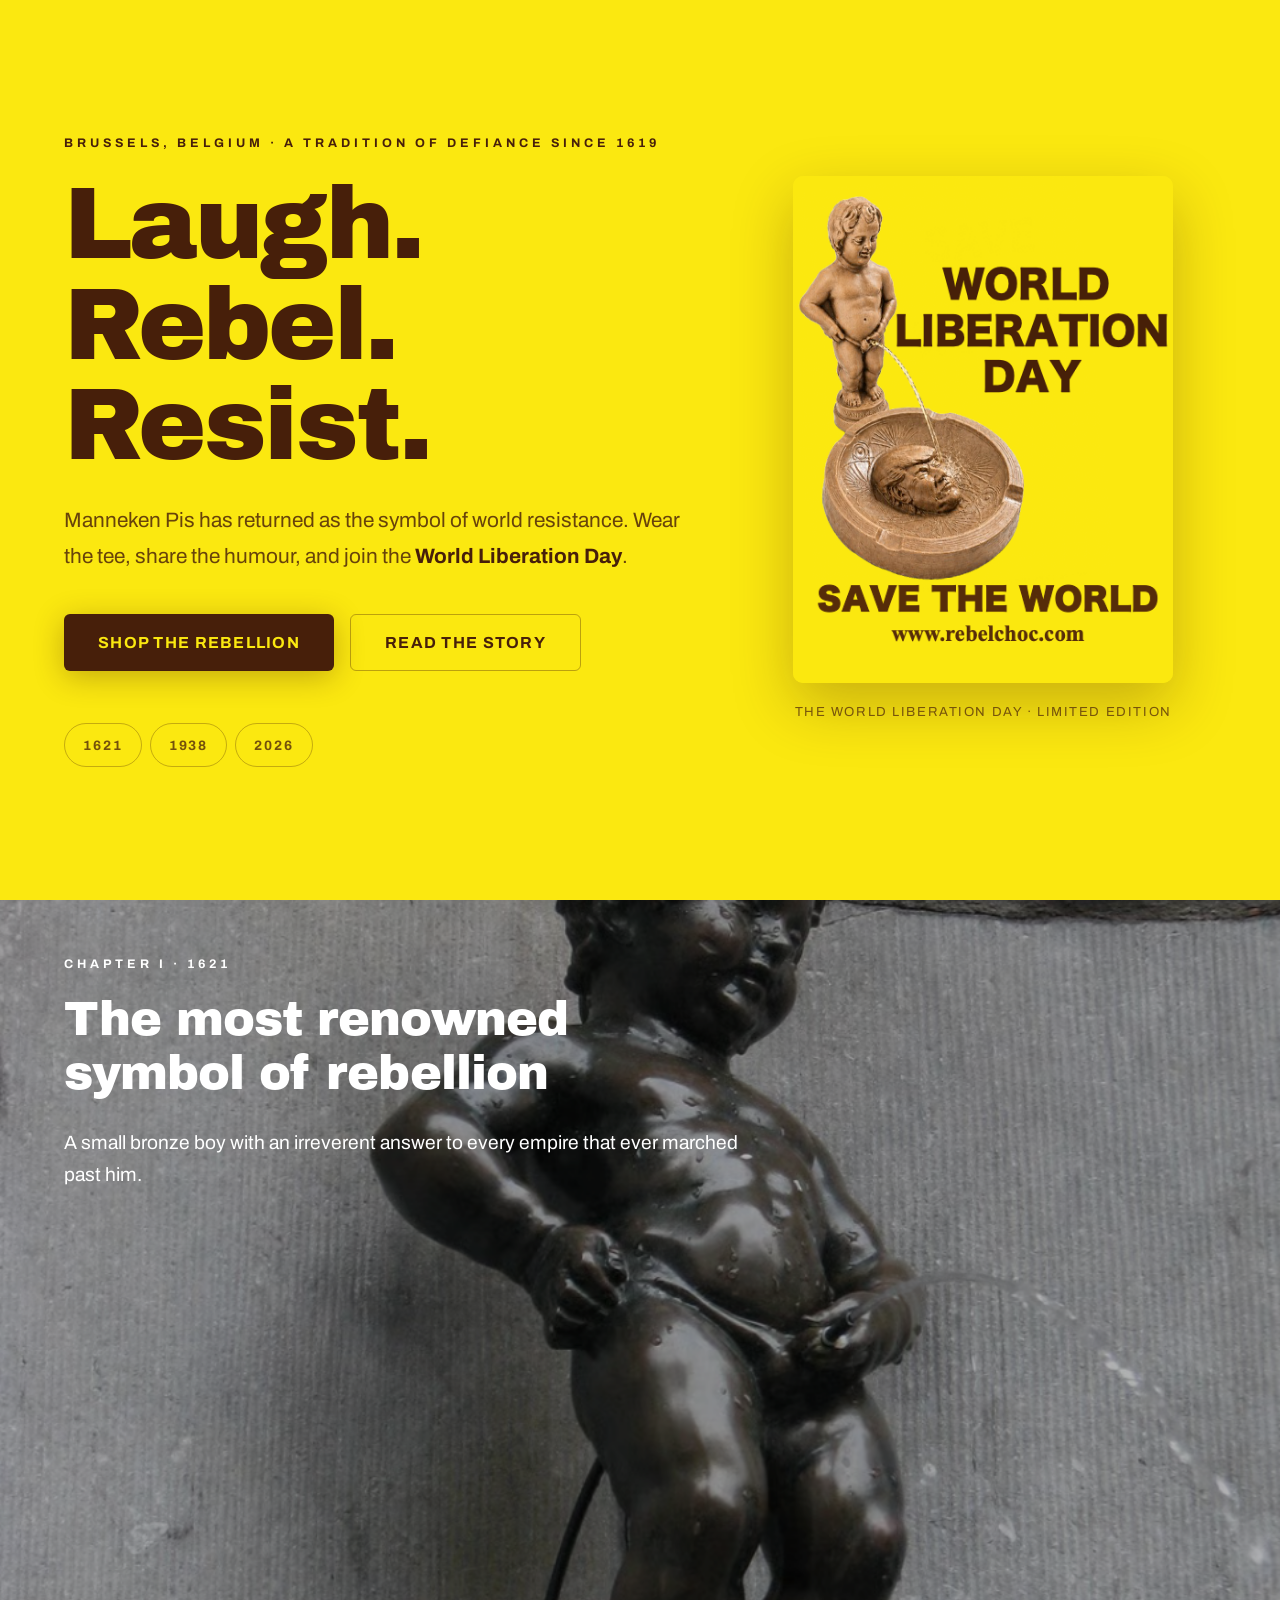
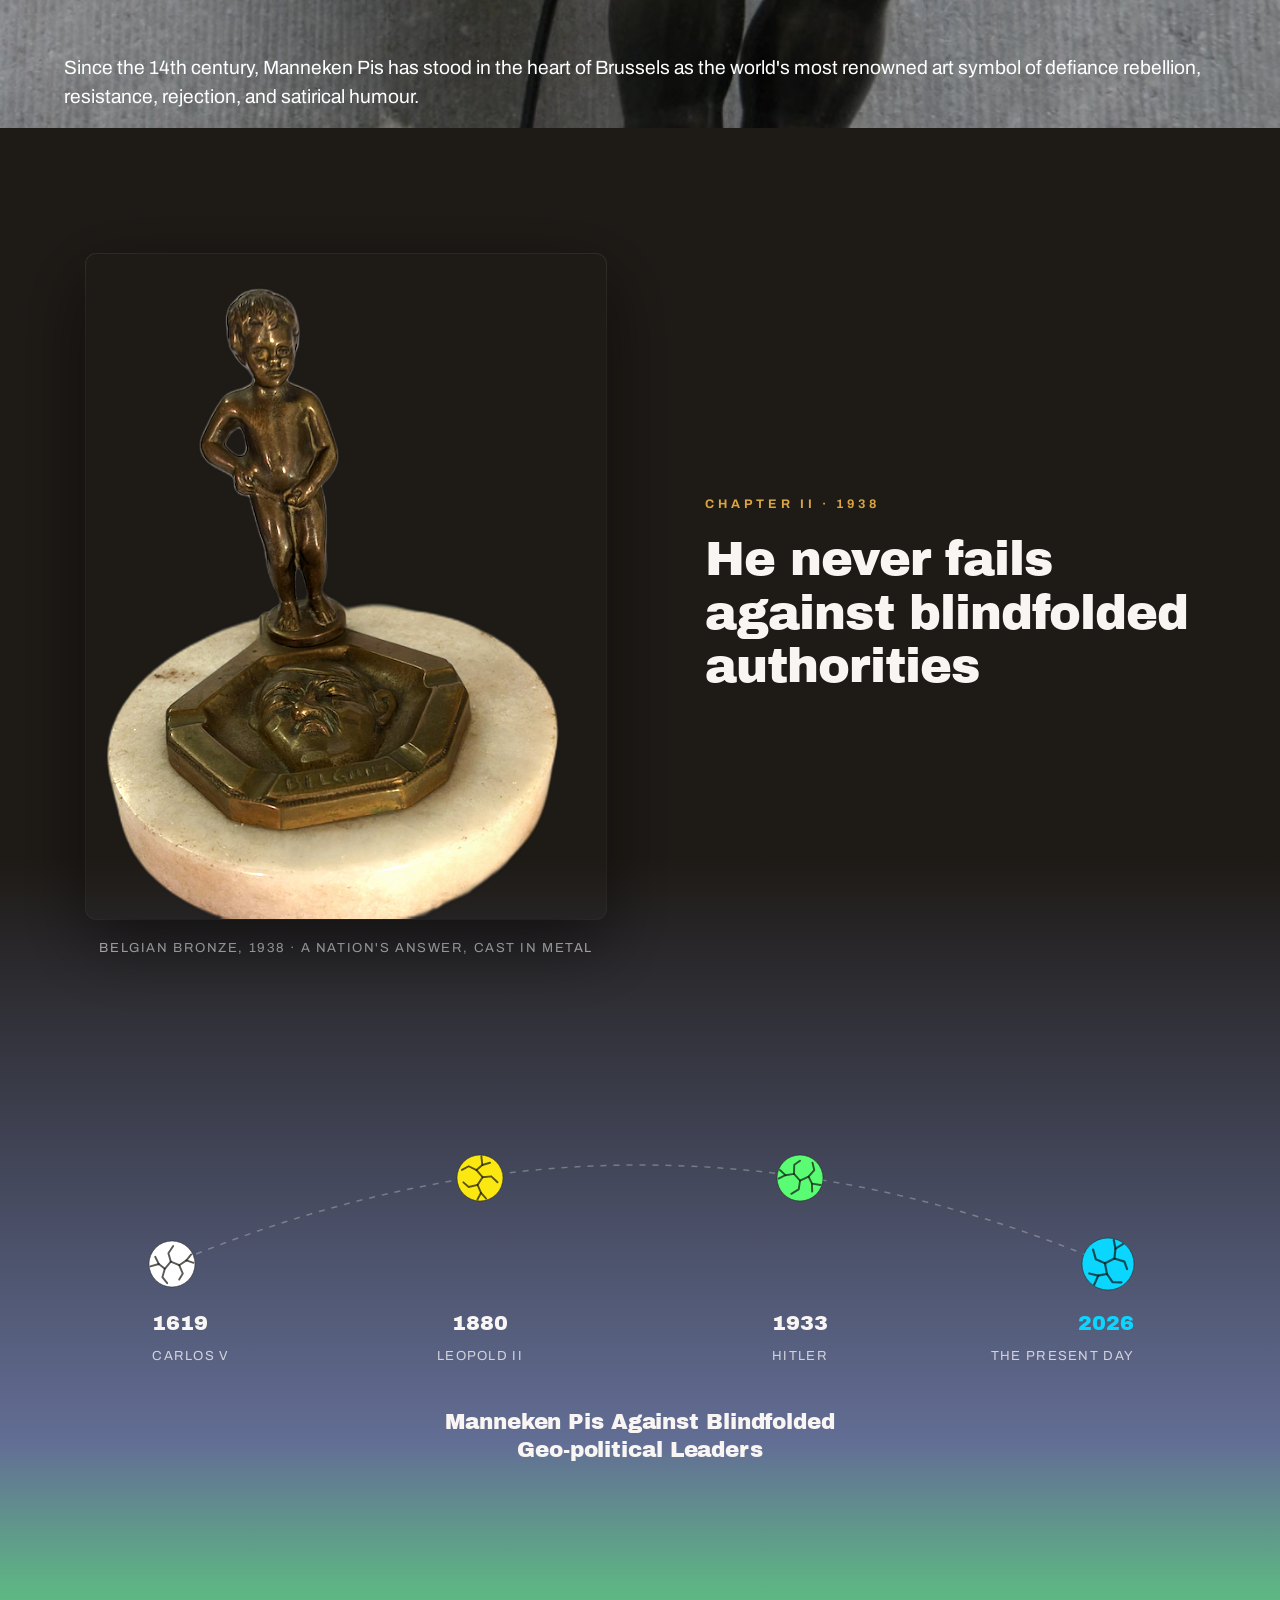
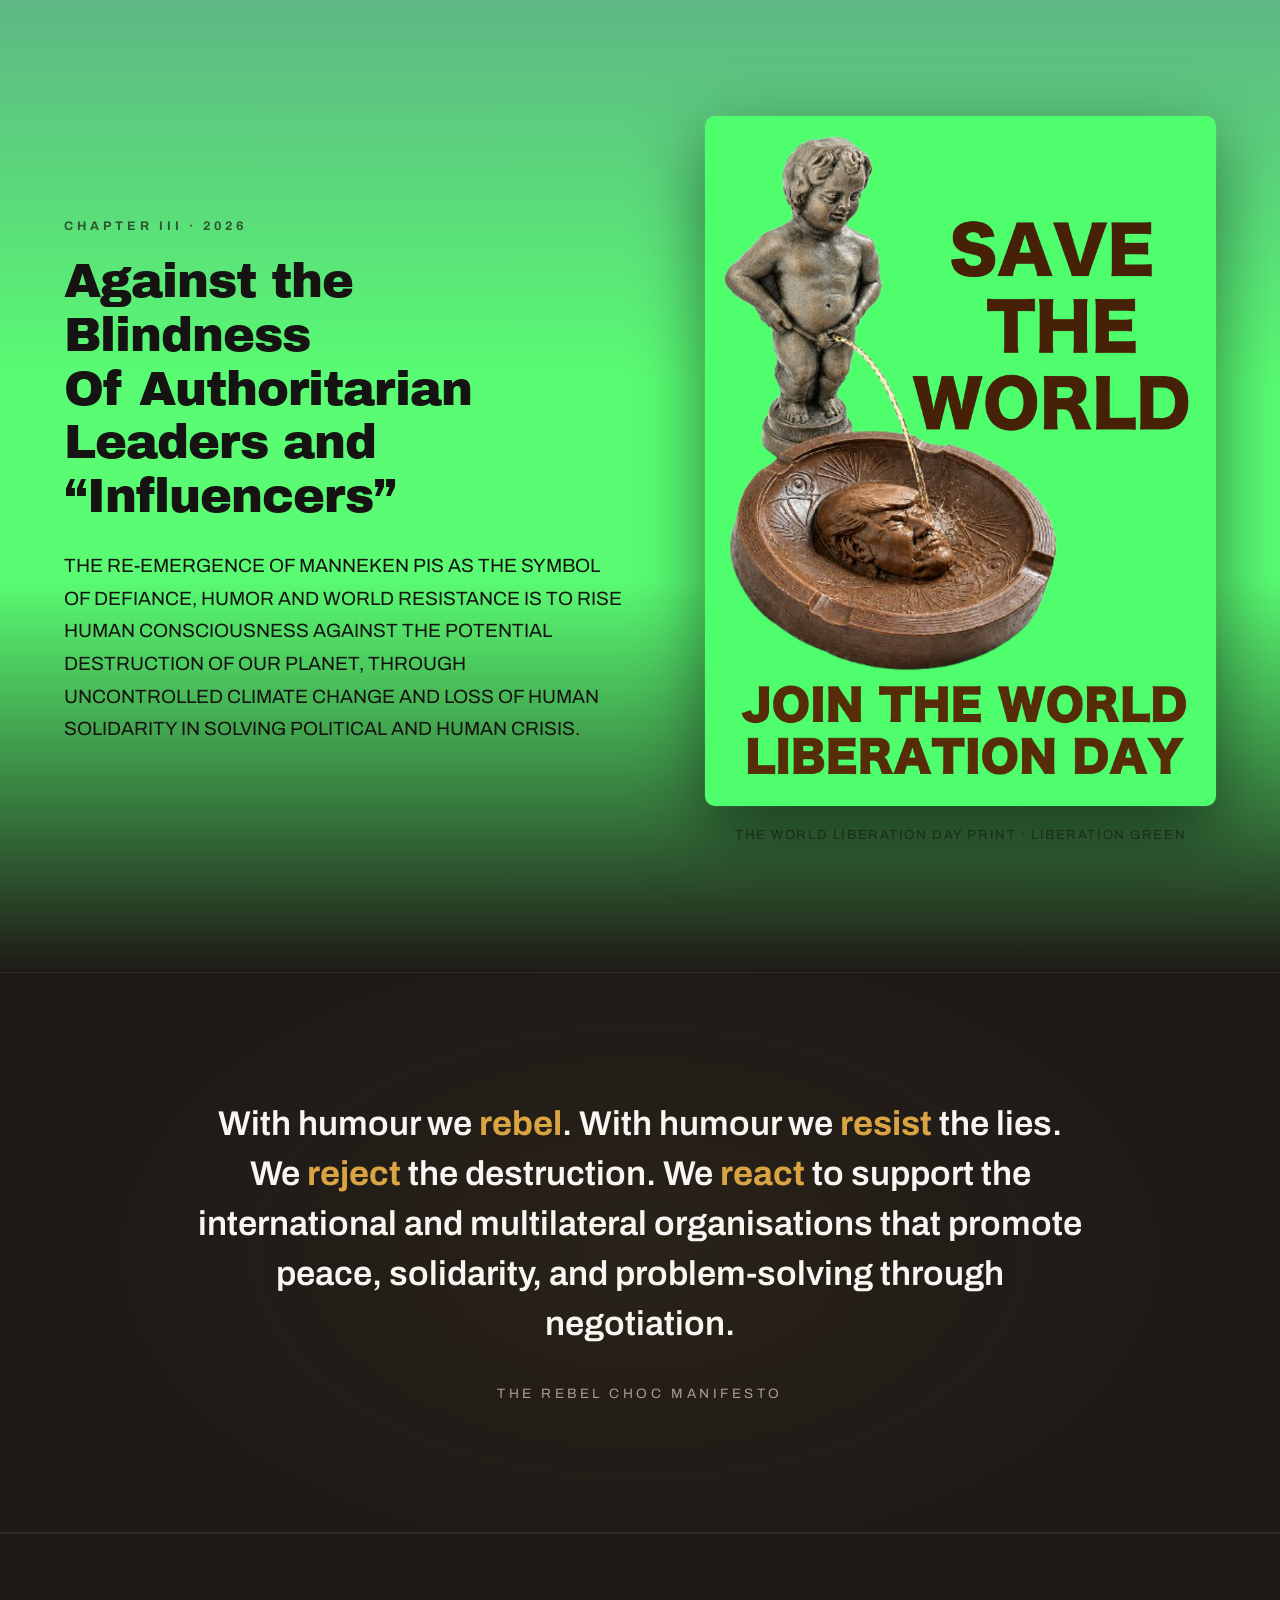
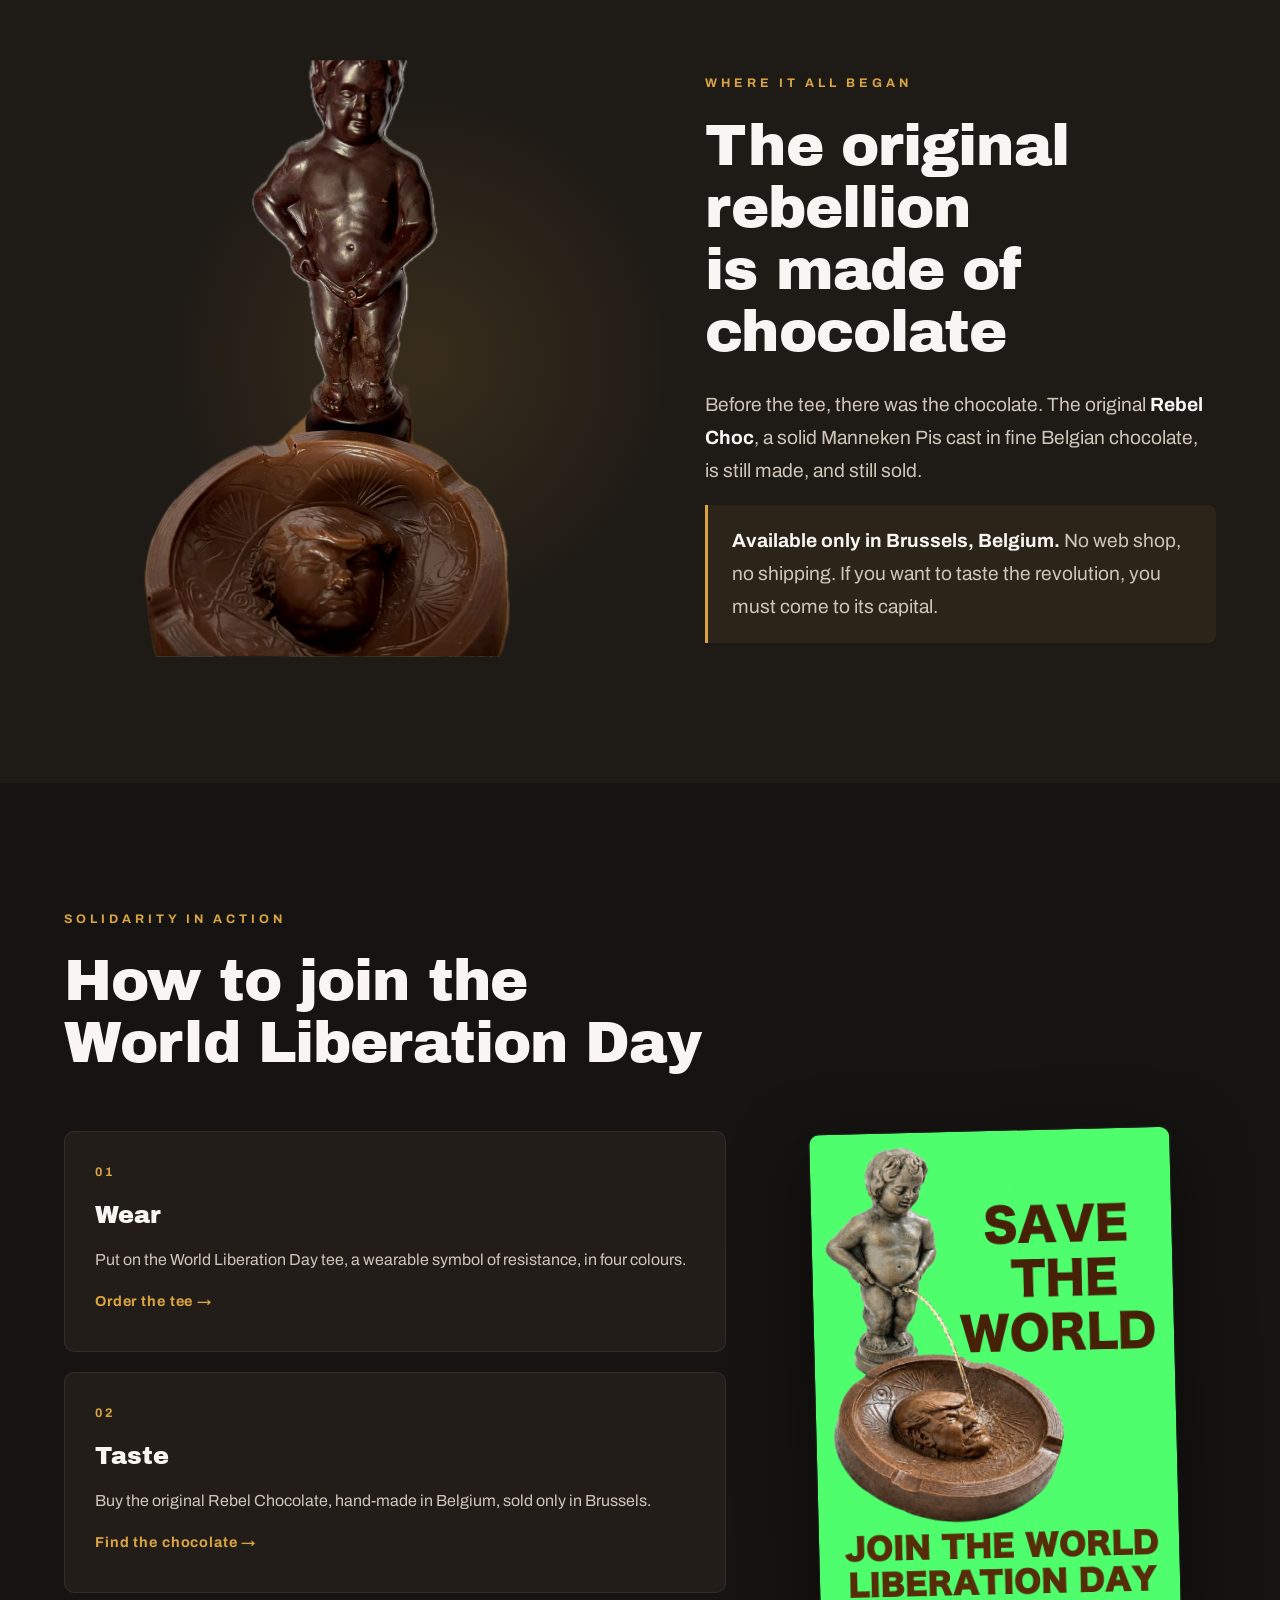
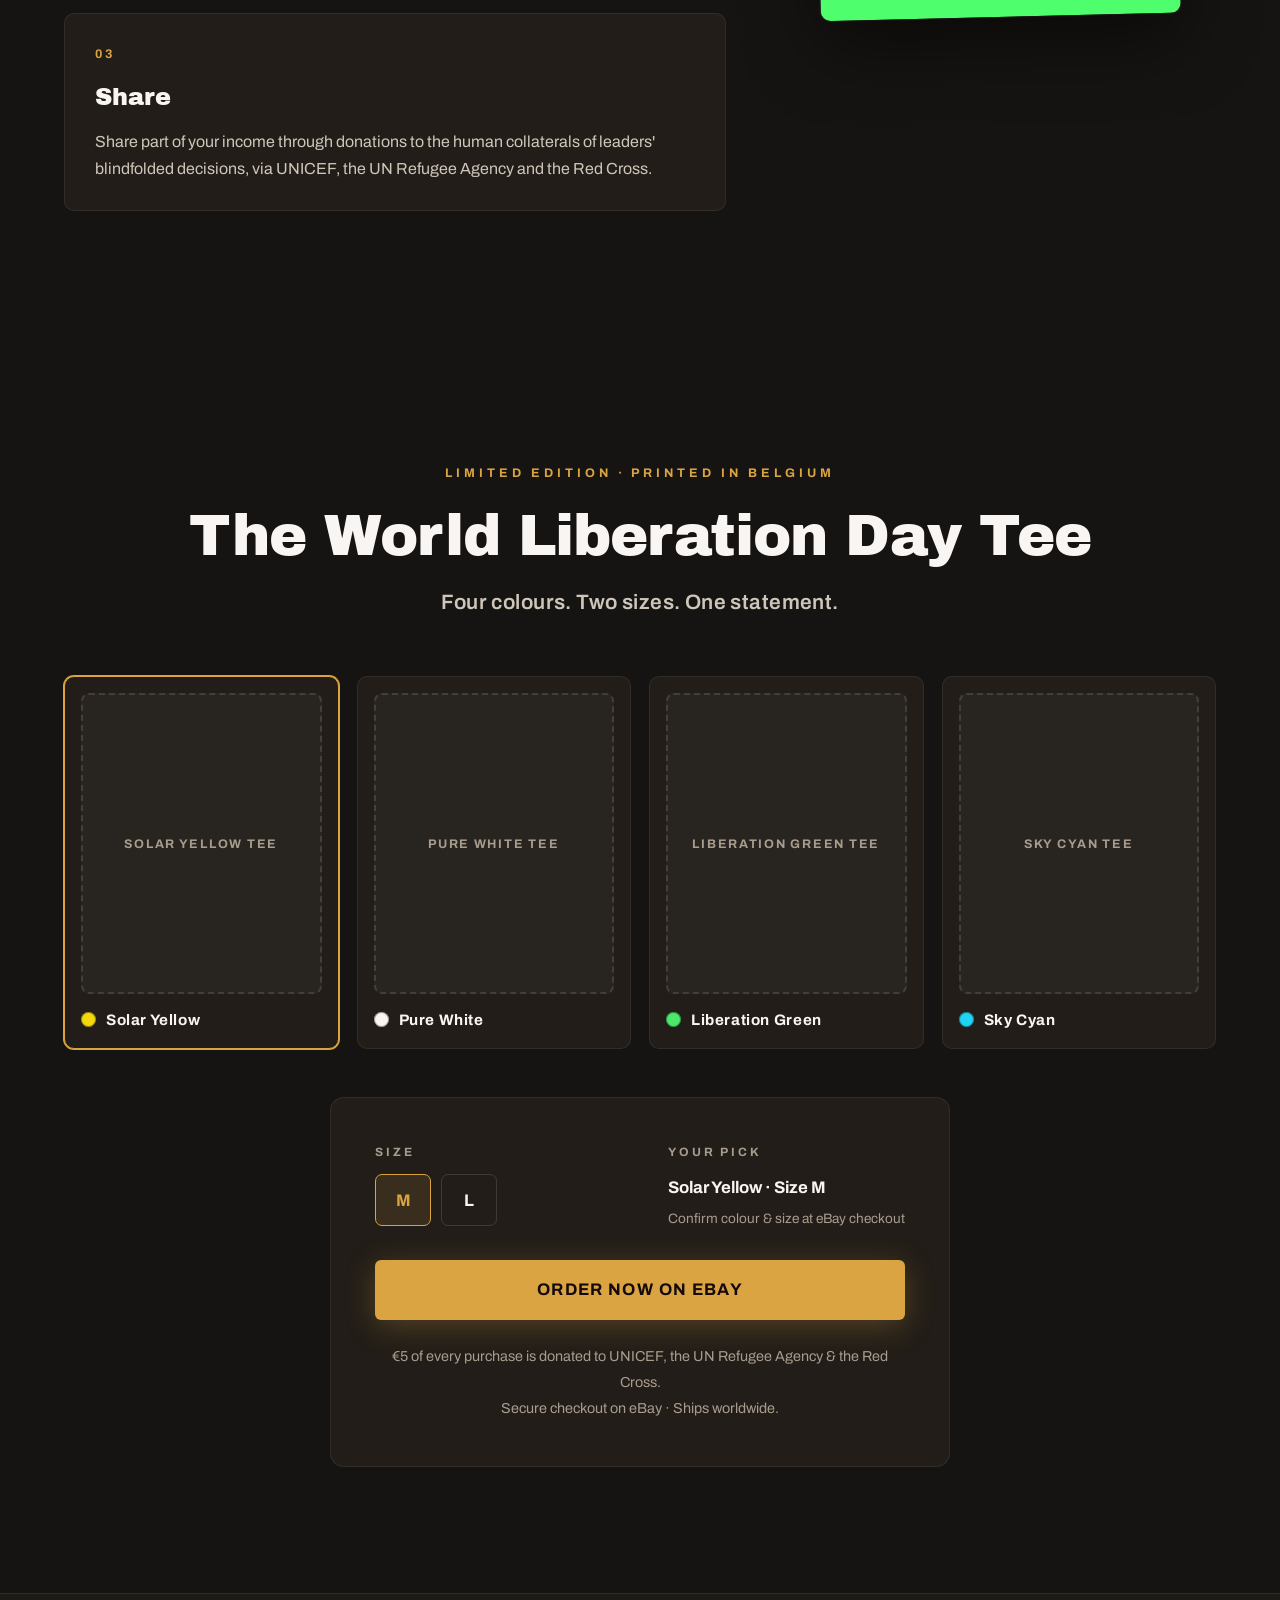
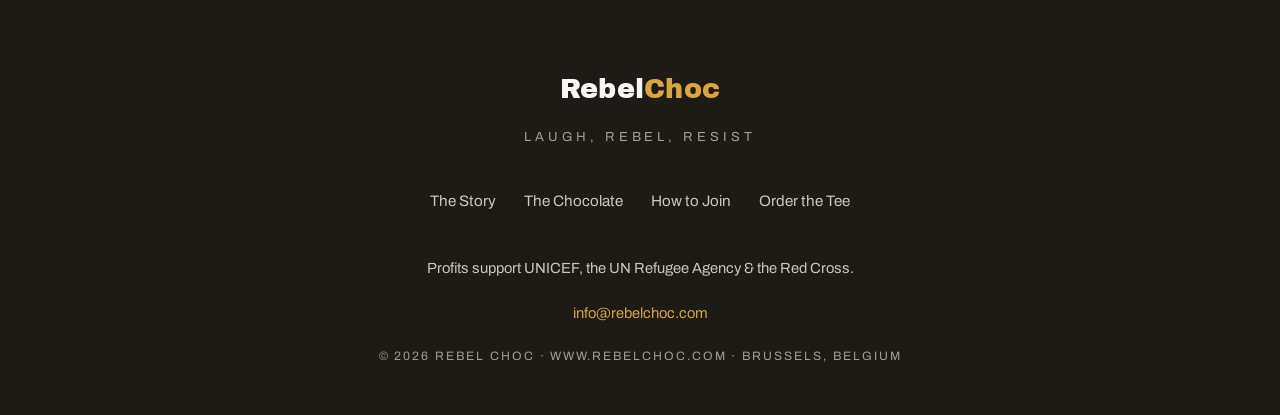
==== commit da86bc70: "refactor webpage" ====
--- a/new_design/index.html
+++ b/new_design/index.html
@@ -3,11 +3,11 @@
 <head>
   <meta charset="UTF-8">
   <meta name="viewport" content="width=device-width, initial-scale=1.0">
-  <title>Rebel Choc — World Liberation Day</title>
+  <title>Rebel Choc · World Liberation Day</title>
   <meta name="description" content="Manneken Pis returns as the symbol of world resistance. Wear the World Liberation Day tee, taste the original Rebel Choc in Brussels, and join the rebellion with humour.">
   <link rel="preconnect" href="https://fonts.googleapis.com">
   <link rel="preconnect" href="https://fonts.gstatic.com" crossorigin>
-  <link href="https://fonts.googleapis.com/css2?family=Playfair+Display:ital,wght@0,600;0,700;0,800;1,600&family=DM+Sans:wght@400;500;700&display=swap" rel="stylesheet">
+  <link href="https://fonts.googleapis.com/css2?family=Archivo+Black&family=Archivo:wght@400;500;600;700&display=swap" rel="stylesheet">
   <link rel="stylesheet" href="styles.css">
 </head>
 <body>
@@ -15,65 +15,6 @@
 <a class="skip-link" href="#home">Skip to content</a>
 
 <div class="scroll-progress" id="scroll-progress" aria-hidden="true"></div>
-
-<!-- ══════════════ SIDEBAR (desktop rail + mobile drawer) ══════════════ -->
-<aside class="sidebar" id="sidebar" aria-label="Site navigation">
-  <div class="sidebar-inner">
-
-    <div class="sidebar-head">
-      <a href="#home" class="wordmark" aria-label="Rebel Choc — home">
-        <span class="wordmark-full">Rebel<em>Choc</em></span>
-        <span class="wordmark-mono" aria-hidden="true">R<em>C</em></span>
-      </a>
-      <button class="drawer-close" id="drawer-close" aria-label="Close navigation">
-        <svg width="20" height="20" viewBox="0 0 24 24" fill="none" stroke="currentColor" stroke-width="2" stroke-linecap="round"><line x1="18" y1="6" x2="6" y2="18"/><line x1="6" y1="6" x2="18" y2="18"/></svg>
-      </button>
-    </div>
-
-    <!-- Hick–Hyman: exactly 4 core destinations; chapters nest under The Story -->
-    <nav class="sidebar-nav" aria-label="Sections">
-      <div class="nav-group">
-        <a href="#story" class="nav-link" data-spy="story">
-          <span class="nav-num">01</span><span class="nav-text">The Story</span>
-        </a>
-        <div class="nav-sub">
-          <a href="#chapter-1621" class="nav-sublink" data-spy="chapter-1621"><span class="nav-text">1621 · The Origin</span></a>
-          <a href="#chapter-1938" class="nav-sublink" data-spy="chapter-1938"><span class="nav-text">1938 · The Resistance</span></a>
-          <a href="#chapter-2026" class="nav-sublink" data-spy="chapter-2026"><span class="nav-text">2026 · The Re-emergence</span></a>
-          <a href="#manifesto" class="nav-sublink" data-spy="manifesto"><span class="nav-text">The Manifesto</span></a>
-        </div>
-      </div>
-      <a href="#join" class="nav-link" data-spy="join">
-        <span class="nav-num">02</span><span class="nav-text">How to Join</span>
-      </a>
-      <a href="#chocolate" class="nav-link" data-spy="chocolate">
-        <span class="nav-num">03</span><span class="nav-text">The Chocolate</span>
-      </a>
-      <a href="#order" class="nav-link" data-spy="order">
-        <span class="nav-num">04</span><span class="nav-text">Order the Tee</span>
-      </a>
-    </nav>
-
-    <div class="sidebar-foot">
-      <a href="#order" class="btn btn-primary sidebar-cta">Shop the Rebellion</a>
-      <button class="collapse-toggle" id="collapse-toggle" aria-label="Collapse navigation" aria-expanded="true">
-        <svg width="18" height="18" viewBox="0 0 24 24" fill="none" stroke="currentColor" stroke-width="2.2" stroke-linecap="round" stroke-linejoin="round"><polyline points="15 18 9 12 15 6"/></svg>
-      </button>
-    </div>
-
-  </div>
-</aside>
-
-<div class="drawer-overlay" id="drawer-overlay"></div>
-
-<!-- ══════════════ MOBILE TOP BAR ══════════════ -->
-<header class="mobile-bar">
-  <button class="hamburger" id="hamburger" aria-label="Open navigation" aria-expanded="false" aria-controls="sidebar">
-    <svg width="22" height="22" viewBox="0 0 24 24" fill="none" stroke="currentColor" stroke-width="2" stroke-linecap="round"><line x1="4" y1="7" x2="20" y2="7"/><line x1="4" y1="12" x2="20" y2="12"/><line x1="4" y1="17" x2="20" y2="17"/></svg>
-  </button>
-  <a href="#home" class="wordmark wordmark-bar">Rebel<em>Choc</em></a>
-  <a href="#order" class="btn btn-primary btn-bar">Order</a>
-</header>
 
 <main class="main" id="main">
 
@@ -96,7 +37,7 @@
       </div>
       <figure class="hero-figure reveal delay-2">
         <img src="assets/hero-poster.png" alt="World Liberation Day poster: the Manneken Pis statue urinating into a carved ashtray bearing a politician's face, with the words Save the World." width="416" height="533">
-        <figcaption>The World Liberation Day — limited edition</figcaption>
+        <figcaption>The World Liberation Day · limited edition</figcaption>
       </figure>
     </div>
   </section>
@@ -104,44 +45,62 @@
   <!-- ══════════════ THE STORY ══════════════ -->
   <div id="story" class="story-anchor" aria-hidden="true"></div>
 
-  <!-- Chapter I — 1621 -->
-  <section class="chapter" id="chapter-1621">
-    <div class="chapter-grid">
-      <div class="chapter-copy reveal">
-        <p class="chapter-label">Chapter I · 1621</p>
-        <h2 class="chapter-title">The most renowned symbol of rebellion</h2>
-        <p class="chapter-body">Since the 14th century, <strong>Manneken Pis</strong> has stood in the heart of Brussels as the world's most renowned art symbol of defiance — rebellion, resistance, rejection, and satirical humour.</p>
-        <p class="chapter-body">A small bronze boy with an irreverent answer to every empire that ever marched past him.</p>
-      </div>
-      <figure class="chapter-figure reveal delay-2">
-        <img src="assets/statue-brussels.png" alt="The bronze Manneken Pis fountain statue in Brussels, water arcing from the figure." loading="lazy" width="963" height="769">
-        <figcaption>Manneken Pis, Brussels — defiant since the 14th century</figcaption>
-      </figure>
-    </div>
-  </section>
-
-  <!-- Chapter II — 1938 -->
+  <!-- Chapter I - 1621 · statue photo fills the box, white type on a scrim -->
+  <section class="chapter chapter--origin" id="chapter-1621">
+    <div class="chapter-copy reveal">
+      <p class="chapter-label">Chapter I · 1621</p>
+      <h2 class="chapter-title">The most renowned symbol of rebellion</h2>
+      <p class="chapter-body">A small bronze boy with an irreverent answer to every empire that ever marched past him.</p>
+    </div>
+    <p class="origin-caption reveal delay-2">Since the 14th century, Manneken Pis has stood in the heart of Brussels as the world's most renowned art symbol of defiance rebellion, resistance, rejection, and satirical humour.</p>
+  </section>
+
+  <!-- Chapter II - 1938 -->
   <section class="chapter chapter--alt" id="chapter-1938">
     <div class="chapter-grid chapter-grid--flip">
       <div class="chapter-copy reveal">
         <p class="chapter-label">Chapter II · 1938</p>
         <h2 class="chapter-title">He never fails against blindfolded authorities</h2>
-        <p class="chapter-body">In 1938, as Nazism rose across Europe, Belgian artisans answered in bronze: Manneken Pis cast above the face of tyranny. <strong>Resistance with humour — until total victory.</strong></p>
       </div>
       <figure class="chapter-figure chapter-figure--artifact reveal delay-2">
         <img src="assets/ashtray-1938.png" alt="A 1938 Belgian bronze ashtray: a small Manneken Pis figure standing over a caricatured dictator's face cast in the bowl." loading="lazy" width="600" height="769">
-        <figcaption>Belgian bronze, 1938 — a nation's answer, cast in metal</figcaption>
+        <figcaption>Belgian bronze, 1938 · a nation's answer, cast in metal</figcaption>
       </figure>
     </div>
 
     <!-- The arch: four centuries, same answer -->
     <div class="timeline reveal" role="group" aria-label="Timeline of blindfolded leaders Manneken Pis has outlasted">
-      <svg class="timeline-arc" viewBox="0 0 1000 170" preserveAspectRatio="none" aria-hidden="true" focusable="false">
-        <path d="M 20 140 Q 500 20 980 140" fill="none" stroke="currentColor" stroke-width="1.5" stroke-dasharray="6 7" opacity="0.55"/>
-        <circle cx="20"  cy="140" r="7"/>
-        <circle cx="340" cy="87"  r="7"/>
-        <circle cx="660" cy="87"  r="7"/>
-        <circle cx="980" cy="140" r="9" class="timeline-node--now"/>
+      <svg class="timeline-arc" viewBox="0 0 1000 240" preserveAspectRatio="none" aria-hidden="true" focusable="false">
+        <defs>
+          <clipPath id="planet-clip"><circle cx="0" cy="0" r="23"/></clipPath>
+          <clipPath id="planet-clip-lg"><circle cx="0" cy="0" r="26"/></clipPath>
+          <!-- One shared crack network, rotated per planet so each fracture reads unique -->
+          <g id="planet-cracks">
+            <path d="M -18 2 L -11 0 L -6 4 L -1 -2 L 6 1 L 12 -3 L 18 -1"/>
+            <path d="M -6 4 L -8 11 L -4 16"/>
+            <path d="M -1 -2 L -3 -9 L 1 -15"/>
+            <path d="M 6 1 L 9 8 L 6 13"/>
+            <path d="M 12 -3 L 16 -8"/>
+            <path d="M -11 0 L -14 -6"/>
+          </g>
+        </defs>
+        <path d="M 32 208 Q 500 10 968 208" fill="none" stroke="currentColor" stroke-width="1.5" stroke-dasharray="6 7" opacity="0.55"/>
+        <g class="timeline-planet planet--1619" transform="translate(32 208)">
+          <circle r="23"/>
+          <g class="planet-cracks" clip-path="url(#planet-clip)"><use href="#planet-cracks" transform="scale(1.2)"/></g>
+        </g>
+        <g class="timeline-planet planet--1880" transform="translate(340 122)">
+          <circle r="23"/>
+          <g class="planet-cracks" clip-path="url(#planet-clip)"><use href="#planet-cracks" transform="rotate(100) scale(1.2)"/></g>
+        </g>
+        <g class="timeline-planet planet--1933" transform="translate(660 122)">
+          <circle r="23"/>
+          <g class="planet-cracks" clip-path="url(#planet-clip)"><use href="#planet-cracks" transform="rotate(205) scale(1.2)"/></g>
+        </g>
+        <g class="timeline-planet planet--2026" transform="translate(968 208)">
+          <circle r="26"/>
+          <g class="planet-cracks" clip-path="url(#planet-clip-lg)"><use href="#planet-cracks" transform="rotate(310) scale(1.38)"/></g>
+        </g>
       </svg>
       <ol class="timeline-labels">
         <li style="--pos: 2%"><strong>1619</strong><span>Carlos V</span></li>
@@ -149,22 +108,21 @@
         <li style="--pos: 66%"><strong>1933</strong><span>Hitler</span></li>
         <li style="--pos: 98%" class="timeline-now"><strong>2026</strong><span>The present day</span></li>
       </ol>
-      <p class="timeline-caption">Manneken Pis against blindfolded geo-political leaders — four centuries, same answer.</p>
-    </div>
-  </section>
-
-  <!-- Chapter III — 2026 -->
-  <section class="chapter" id="chapter-2026">
+      <p class="timeline-caption">Manneken Pis Against Blindfolded <span class="nowrap">Geo-political</span> Leaders</p>
+    </div>
+  </section>
+
+  <!-- Chapter III - 2026 · merch-green panel -->
+  <section class="chapter chapter--2026" id="chapter-2026">
     <div class="chapter-grid">
       <div class="chapter-copy reveal">
         <p class="chapter-label">Chapter III · 2026</p>
-        <h2 class="chapter-title">The re-emergence</h2>
-        <p class="chapter-body">The re-emergence of Manneken Pis as the symbol of <strong>defiance, humour and world resistance</strong> has one purpose: to raise human consciousness against the accelerating self-destruction of our planet.</p>
-        <p class="chapter-body">This time he is cast in Belgian chocolate — and printed on cotton.</p>
+        <h2 class="chapter-title">Against the<br>Blindness<br>Of Authoritarian<br>Leaders and &ldquo;Influencers&rdquo;</h2>
+        <p class="chapter-body">THE RE-EMERGENCE OF MANNEKEN PIS AS THE SYMBOL OF DEFIANCE, HUMOR AND WORLD RESISTANCE IS TO RISE HUMAN CONSCIOUSNESS AGAINST THE POTENTIAL DESTRUCTION OF OUR PLANET, THROUGH UNCONTROLLED CLIMATE CHANGE AND LOSS OF HUMAN SOLIDARITY IN SOLVING POLITICAL AND HUMAN CRISIS.</p>
       </div>
       <figure class="chapter-figure reveal delay-2">
-        <img src="assets/chocolate-2026.png" alt="The Rebel Choc edition: a dark-chocolate Manneken Pis figure above a milk-chocolate ashtray bearing a politician's face." loading="lazy" width="1014" height="1080">
-        <figcaption>The 2026 edition — cast in Belgian chocolate, Brussels</figcaption>
+        <img src="assets/shirt-design-green.png" alt="The World Liberation Day print in green: the Manneken Pis statue urinating into a carved ashtray bearing a politician's face, above the words Save the World and Join the World Liberation Day." loading="lazy" width="792" height="1070">
+        <figcaption>The World Liberation Day print · Liberation Green</figcaption>
       </figure>
     </div>
   </section>
@@ -172,9 +130,24 @@
   <!-- Manifesto -->
   <section class="manifesto" id="manifesto">
     <blockquote class="manifesto-quote reveal">
-      <p>With humour we <em>rebel</em>. With humour we <em>resist</em> the lies. We <em>reject</em> the destruction. We <em>react</em> — to support the international and multilateral organisations that promote peace, solidarity, and problem-solving through negotiation.</p>
-      <cite>— The Rebel Choc manifesto</cite>
+      <p>With humour we <em>rebel</em>. With humour we <em>resist</em> the lies. We <em>reject</em> the destruction. We <em>react</em> to support the international and multilateral organisations that promote peace, solidarity, and problem-solving through negotiation.</p>
+      <cite>The Rebel Choc manifesto</cite>
     </blockquote>
+  </section>
+
+  <!-- ══════════════ THE CHOCOLATE ══════════════ -->
+  <section class="chocolate" id="chocolate">
+    <div class="chocolate-grid">
+      <figure class="chocolate-figure reveal">
+        <img src="assets/chocolate-2026.png" alt="The Rebel Choc edition: a dark-chocolate Manneken Pis figure above a milk-chocolate ashtray bearing a politician's face." loading="lazy" width="1014" height="1080">
+      </figure>
+      <div class="chocolate-copy reveal delay-2">
+        <p class="eyebrow">Where it all began</p>
+        <h2 class="section-title">The original rebellion<br>is made of chocolate</h2>
+        <p class="chapter-body">Before the tee, there was the chocolate. The original <strong>Rebel Choc</strong>, a solid Manneken Pis cast in fine Belgian chocolate, is still made, and still sold.</p>
+        <p class="chapter-body chocolate-exclusive"><strong>Available only in Brussels, Belgium.</strong> No web shop, no shipping. If you want to taste the revolution, you must come to its capital.</p>
+      </div>
+    </div>
   </section>
 
   <!-- ══════════════ HOW TO JOIN ══════════════ -->
@@ -188,39 +161,24 @@
         <a class="join-card" href="#order">
           <span class="join-step" aria-hidden="true">01</span>
           <h3 class="join-card-title">Wear</h3>
-          <p class="join-card-text">Put on the World Liberation Day tee — a wearable symbol of resistance, in four colours.</p>
+          <p class="join-card-text">Put on the World Liberation Day tee, a wearable symbol of resistance, in four colours.</p>
           <span class="join-card-link">Order the tee →</span>
         </a>
         <a class="join-card" href="#chocolate">
           <span class="join-step" aria-hidden="true">02</span>
           <h3 class="join-card-title">Taste</h3>
-          <p class="join-card-text">Buy the original Rebel Chocolate — hand-made in Belgium, sold only in Brussels.</p>
+          <p class="join-card-text">Buy the original Rebel Chocolate, hand-made in Belgium, sold only in Brussels.</p>
           <span class="join-card-link">Find the chocolate →</span>
         </a>
         <div class="join-card join-card--static">
           <span class="join-step" aria-hidden="true">03</span>
           <h3 class="join-card-title">Share</h3>
-          <p class="join-card-text">Share part of your income through donations to the human collaterals of leaders' blindfolded decisions — via UNICEF, the UN Refugee Agency and the Red Cross.</p>
+          <p class="join-card-text">Share part of your income through donations to the human collaterals of leaders' blindfolded decisions, via UNICEF, the UN Refugee Agency and the Red Cross.</p>
         </div>
       </div>
       <figure class="join-figure reveal delay-3">
         <img src="assets/join-poster.png" alt="Save the World poster in green: Manneken Pis over the carved ashtray, with the words Join the World Liberation Day." loading="lazy" width="790" height="1080">
       </figure>
-    </div>
-  </section>
-
-  <!-- ══════════════ THE CHOCOLATE ══════════════ -->
-  <section class="chocolate" id="chocolate">
-    <div class="chocolate-grid">
-      <figure class="chocolate-figure reveal">
-        <img src="assets/chocolate-solo.png" alt="A solid dark-chocolate Manneken Pis figure." loading="lazy" width="1058" height="617">
-      </figure>
-      <div class="chocolate-copy reveal delay-2">
-        <p class="eyebrow">Where it all began</p>
-        <h2 class="section-title">The original rebellion<br>is made of chocolate</h2>
-        <p class="chapter-body">Before the tee, there was the chocolate. The original <strong>Rebel Choc</strong> — a solid Manneken Pis cast in fine Belgian chocolate — is still made, and still sold.</p>
-        <p class="chapter-body chocolate-exclusive"><strong>Available only in Brussels, Belgium.</strong> No web shop, no shipping. If you want to taste the revolution, you must come to its capital.</p>
-      </div>
     </div>
   </section>
 
@@ -233,22 +191,22 @@
     </div>
 
     <div class="shirt-grid reveal-stagger">
-      <!-- IMAGE PLACEHOLDER: t-shirt mockup, Solar Yellow — suggested filename: assets/tee-yellow.png -->
+      <!-- IMAGE PLACEHOLDER: t-shirt mockup, Solar Yellow - suggested filename: assets/tee-yellow.png -->
       <button type="button" class="shirt-card is-selected" data-colour="Solar Yellow" style="--swatch: #F5D80C" aria-pressed="true">
         <span class="img-placeholder shirt-placeholder"><span>Solar Yellow tee</span></span>
         <span class="shirt-name"><span class="swatch" aria-hidden="true"></span>Solar Yellow</span>
       </button>
-      <!-- IMAGE PLACEHOLDER: t-shirt mockup, Pure White — suggested filename: assets/tee-white.png -->
+      <!-- IMAGE PLACEHOLDER: t-shirt mockup, Pure White - suggested filename: assets/tee-white.png -->
       <button type="button" class="shirt-card" data-colour="Pure White" style="--swatch: #F8F5F2" aria-pressed="false">
         <span class="img-placeholder shirt-placeholder"><span>Pure White tee</span></span>
         <span class="shirt-name"><span class="swatch" aria-hidden="true"></span>Pure White</span>
       </button>
-      <!-- IMAGE PLACEHOLDER: t-shirt mockup, Liberation Green — suggested filename: assets/tee-green.png -->
+      <!-- IMAGE PLACEHOLDER: t-shirt mockup, Liberation Green - suggested filename: assets/tee-green.png -->
       <button type="button" class="shirt-card" data-colour="Liberation Green" style="--swatch: #4DE86B" aria-pressed="false">
         <span class="img-placeholder shirt-placeholder"><span>Liberation Green tee</span></span>
         <span class="shirt-name"><span class="swatch" aria-hidden="true"></span>Liberation Green</span>
       </button>
-      <!-- IMAGE PLACEHOLDER: t-shirt mockup, Sky Cyan — suggested filename: assets/tee-cyan.png -->
+      <!-- IMAGE PLACEHOLDER: t-shirt mockup, Sky Cyan - suggested filename: assets/tee-cyan.png -->
       <button type="button" class="shirt-card" data-colour="Sky Cyan" style="--swatch: #1FD3F5" aria-pressed="false">
         <span class="img-placeholder shirt-placeholder"><span>Sky Cyan tee</span></span>
         <span class="shirt-name"><span class="swatch" aria-hidden="true"></span>Sky Cyan</span>
@@ -281,14 +239,15 @@
   <!-- ══════════════ FOOTER ══════════════ -->
   <footer class="footer">
     <a href="#home" class="wordmark wordmark-footer">Rebel<em>Choc</em></a>
-    <p class="footer-tagline">Love me · Hate me · Wear me</p>
+    <p class="footer-tagline">Laugh, Rebel, Resist</p>
     <nav class="footer-nav" aria-label="Footer">
       <a href="#story">The Story</a>
+      <a href="#chocolate">The Chocolate</a>
       <a href="#join">How to Join</a>
-      <a href="#chocolate">The Chocolate</a>
       <a href="#order">Order the Tee</a>
     </nav>
     <p class="footer-donate">Profits support UNICEF, the UN Refugee Agency &amp; the Red Cross.</p>
+    <p class="footer-contact"><a href="mailto:info@rebelchoc.com">info@rebelchoc.com</a></p>
     <p class="footer-copy">© <span id="current-year">2026</span> Rebel Choc · www.rebelchoc.com · Brussels, Belgium</p>
   </footer>
 
--- a/new_design/styles.css
+++ b/new_design/styles.css
@@ -1,6 +1,6 @@
 /* ============================================================
-   REBEL CHOC — WORLD LIBERATION DAY
-   Dark Mode Premium · Playfair Display / DM Sans
+   REBEL CHOC - WORLD LIBERATION DAY
+   Dark Mode Premium · Archivo Black / Archivo
    ============================================================ */
 
 *, *::before, *::after { margin: 0; padding: 0; box-sizing: border-box; }
@@ -12,18 +12,49 @@
   --ink:       #F8F5F2;
   --ink-soft:  #CFC6BA;
   --ink-mute:  #A89C8D;
-  --crimson:   #E63946;
-  --crimson-hi:#F25563;
   --gold:      #D9A441;
+  --gold-hi:   #E5B95F;
   --line:      rgba(248, 245, 242, 0.13);
   --line-soft: rgba(248, 245, 242, 0.07);
 
-  --serif: 'Playfair Display', Georgia, 'Times New Roman', serif;
-  --sans:  'DM Sans', 'Segoe UI', Arial, sans-serif;
-
-  --sidebar-w: 288px;
-  --sidebar-w-rail: 84px;
-  --bar-h: 64px;
+  /* Exact merch colours, sampled from the shirt design set */
+  --merch-white:  #FFFFFF;
+  --merch-yellow: #FBE810;
+  --merch-green:  #59FC73;
+  --merch-blue:   #0BD6FF;
+  --merch-brown:  #471F0A;  /* the print ink the merch sets its type in */
+
+  /* ═══ BACKDROP FADE — ADJUST THE STORY'S COLOUR FLOW HERE ═══
+     The page washes dark brown → pastel navy (the band the arc sits on)
+     → merch green → back to dark for the manifesto. The navy→green half
+     of it straddles the join between Chapter II and Chapter III, which is
+     what buys the fade enough room to look smooth.
+
+     The COLOURS: */
+  --fade-brown: var(--bg-2);        /* Chapter II opens in dark brown   */
+  --fade-navy:  #636E95;            /* pastel navy, behind the arc      */
+  --fade-green: var(--merch-green); /* Chapter III                      */
+  --fade-mid:   #5EB584;            /* the exact midpoint of navy and green.
+                                       Chapter II ends on it and Chapter III
+                                       picks it up, so the join is invisible.
+                                       Change the two colours above and this
+                                       must be re-mixed to match, or a seam
+                                       will appear between the sections. */
+
+  /* The STOPS, each a percentage of its own chapter's height. Raise a value
+     to push that colour further down. The limits worth knowing: inside
+     Chapter II the arc occupies 65-82% and its caption 89-93%, so the navy
+     has to be solid across all of that; inside Chapter III the copy starts
+     at 12%, so the green has to have fully arrived by then. */
+  --fade-brown-hold: 50%;  /* Chapter II stays pure brown down to here      */
+  --fade-navy-hold:  90%;  /* ...is fully navy from here (arc sits below)   */
+  --fade-navy-end:   70%;  /* ...holds navy past the caption, then washes   */
+  --fade-green-in:   40%;  /* Chapter III completes the wash to green here  */
+  --fade-green-end:  60%;  /* ...stays green, then fades to the manifesto   */
+
+  /* Flat grotesque type, matching the merch print ("SAVE THE WORLD") */
+  --display: 'Archivo Black', 'Arial Black', 'Helvetica Neue', Helvetica, sans-serif;
+  --sans:    'Archivo', 'Helvetica Neue', Helvetica, Arial, sans-serif;
 
   --space-section: clamp(96px, 14vh, 180px);
   --pad-x: clamp(24px, 5vw, 72px);
@@ -45,7 +76,7 @@
 
 img { max-width: 100%; height: auto; display: block; }
 
-::selection { background: var(--crimson); color: var(--bg); }
+::selection { background: var(--gold); color: var(--bg); }
 
 :focus-visible {
   outline: 2px solid var(--gold);
@@ -73,7 +104,7 @@
   top: 0; left: 0;
   height: 3px;
   width: 0;
-  background: linear-gradient(90deg, var(--crimson), var(--gold));
+  background: var(--gold);
   z-index: 250;
 }
 
@@ -95,13 +126,13 @@
   cursor: pointer;
   transition: transform 0.15s var(--ease), box-shadow 0.25s, background 0.2s, color 0.2s;
 }
-/* Von Restorff: crimson appears ONLY on the primary action */
+/* Von Restorff: solid gold appears ONLY on the primary action */
 .btn-primary {
-  background: var(--crimson);
+  background: var(--gold);
   color: #16090b;
-  box-shadow: 0 6px 30px rgba(230, 57, 70, 0.28);
-}
-.btn-primary:hover { background: var(--crimson-hi); transform: translateY(-2px); box-shadow: 0 10px 38px rgba(230, 57, 70, 0.4); }
+  box-shadow: 0 6px 30px rgba(217, 164, 65, 0.28);
+}
+.btn-primary:hover { background: var(--gold-hi); transform: translateY(-2px); box-shadow: 0 10px 38px rgba(217, 164, 65, 0.4); }
 .btn-primary:active { transform: translateY(0); }
 .btn-ghost {
   background: transparent;
@@ -113,20 +144,19 @@
 
 /* ─── WORDMARK ─── */
 .wordmark {
-  font-family: var(--serif);
-  font-weight: 800;
+  font-family: var(--display);
+  font-weight: 400;
   font-size: 1.45rem;
   letter-spacing: 0.01em;
   color: var(--ink);
   text-decoration: none;
   white-space: nowrap;
 }
-.wordmark em { font-style: italic; color: var(--gold); }
-.wordmark-mono { display: none; }
+.wordmark em { font-style: normal; color: var(--gold); }
 
 /* ─── IMAGE PLACEHOLDERS ───
    Swap each <span class="img-placeholder"> for a real <img> when the
-   t-shirt mockups are ready — the HTML comment above each one names the file. */
+   t-shirt mockups are ready - the HTML comment above each one names the file. */
 .img-placeholder {
   display: flex;
   align-items: center;
@@ -144,166 +174,6 @@
 }
 
 /* ============================================================
-   SIDEBAR — desktop rail (collapsible) + mobile drawer
-   ============================================================ */
-.sidebar {
-  position: fixed;
-  top: 0; left: 0; bottom: 0;
-  width: min(84vw, 320px);
-  background: var(--bg-2);
-  border-right: 1px solid var(--line-soft);
-  z-index: 220;
-  transform: translateX(-102%);
-  transition: transform 0.35s var(--ease), width 0.3s var(--ease);
-  display: flex;
-  flex-direction: column;
-}
-body.drawer-open .sidebar { transform: translateX(0); }
-body.drawer-open { overflow: hidden; }
-
-.sidebar-inner {
-  display: flex;
-  flex-direction: column;
-  height: 100%;
-  padding: 24px 20px;
-  overflow-y: auto;
-}
-
-.sidebar-head {
-  display: flex;
-  align-items: center;
-  justify-content: space-between;
-  margin-bottom: 40px;
-  min-height: 44px;
-}
-
-.drawer-close {
-  background: transparent;
-  border: 1px solid var(--line);
-  border-radius: 6px;
-  color: var(--ink);
-  width: 44px; height: 44px;
-  display: flex; align-items: center; justify-content: center;
-  cursor: pointer;
-}
-.drawer-close:hover { border-color: var(--gold); color: var(--gold); }
-
-.sidebar-nav { flex: 1; display: flex; flex-direction: column; gap: 4px; }
-
-.nav-link {
-  display: flex;
-  align-items: center;
-  gap: 14px;
-  min-height: 48px;
-  padding: 10px 12px;
-  border-radius: 7px;
-  border-left: 2px solid transparent;
-  color: var(--ink-soft);
-  font-weight: 500;
-  font-size: 1rem;
-  text-decoration: none;
-  transition: background 0.15s, color 0.15s, border-color 0.15s;
-}
-.nav-link:hover { background: var(--line-soft); color: var(--ink); }
-.nav-link.is-active {
-  color: var(--ink);
-  background: var(--line-soft);
-  border-left-color: var(--crimson);
-}
-.nav-num {
-  font-size: 0.72rem;
-  font-weight: 700;
-  letter-spacing: 0.1em;
-  color: var(--gold);
-  width: 22px;
-  flex-shrink: 0;
-}
-
-.nav-sub {
-  display: flex;
-  flex-direction: column;
-  margin: 2px 0 6px;
-}
-.nav-sublink {
-  display: flex;
-  align-items: center;
-  min-height: 44px;
-  padding: 8px 12px 8px 48px;
-  border-radius: 7px;
-  border-left: 2px solid transparent;
-  color: var(--ink-mute);
-  font-size: 0.9rem;
-  text-decoration: none;
-  transition: color 0.15s, background 0.15s, border-color 0.15s;
-}
-.nav-sublink:hover { color: var(--ink); background: var(--line-soft); }
-.nav-sublink.is-active { color: var(--gold); border-left-color: var(--gold); }
-
-.sidebar-foot {
-  display: flex;
-  flex-direction: column;
-  gap: 14px;
-  padding-top: 24px;
-  border-top: 1px solid var(--line-soft);
-}
-.sidebar-cta { width: 100%; }
-
-.collapse-toggle {
-  display: none;
-  background: transparent;
-  border: 1px solid var(--line);
-  border-radius: 6px;
-  color: var(--ink-soft);
-  width: 44px; height: 44px;
-  align-items: center;
-  justify-content: center;
-  cursor: pointer;
-  align-self: flex-end;
-  transition: color 0.15s, border-color 0.15s;
-}
-.collapse-toggle:hover { border-color: var(--gold); color: var(--gold); }
-.collapse-toggle svg { transition: transform 0.3s var(--ease); }
-
-.drawer-overlay {
-  position: fixed;
-  inset: 0;
-  background: rgba(10, 8, 6, 0.66);
-  backdrop-filter: blur(2px);
-  opacity: 0;
-  pointer-events: none;
-  transition: opacity 0.3s;
-  z-index: 210;
-}
-body.drawer-open .drawer-overlay { opacity: 1; pointer-events: auto; }
-
-/* ─── MOBILE TOP BAR ─── */
-.mobile-bar {
-  position: sticky;
-  top: 0;
-  z-index: 200;
-  height: var(--bar-h);
-  display: flex;
-  align-items: center;
-  justify-content: space-between;
-  gap: 12px;
-  padding: 0 16px;
-  background: rgba(22, 20, 18, 0.92);
-  backdrop-filter: blur(12px);
-  border-bottom: 1px solid var(--line-soft);
-}
-.wordmark-bar { font-size: 1.25rem; }
-.hamburger {
-  background: transparent;
-  border: 0;
-  color: var(--ink);
-  width: 44px; height: 44px;
-  display: flex; align-items: center; justify-content: center;
-  cursor: pointer;
-  border-radius: 6px;
-}
-.btn-bar { min-height: 44px; padding: 8px 20px; font-size: 0.82rem; }
-
-/* ============================================================
    MAIN LAYOUT
    ============================================================ */
 .main { display: block; }
@@ -322,29 +192,26 @@
 .section-head { max-width: 1200px; margin: 0 auto 56px; }
 .section-head--center { text-align: center; }
 .section-title {
-  font-family: var(--serif);
-  font-weight: 800;
+  font-family: var(--display);
+  font-weight: 400;
   font-size: clamp(2.1rem, 4.6vw, 3.6rem);
   line-height: 1.08;
-  letter-spacing: 0.005em;
+  letter-spacing: -0.015em;
   color: var(--ink);
 }
 
 /* ─── HERO (F-pattern: copy left-aligned, first) ─── */
+/* A flat merch-yellow field printed in the merch's brown ink, like the poster.
+   The gold radial glows this section used to carry were built for a dark
+   background and only muddy the yellow, so they are gone. */
 .hero {
-  min-height: calc(100vh - var(--bar-h));
+  min-height: 100vh;
   display: flex;
   align-items: center;
   position: relative;
   overflow: hidden;
-}
-.hero::before {
-  content: '';
-  position: absolute; inset: 0;
-  background:
-    radial-gradient(ellipse 70% 55% at 78% 30%, rgba(217, 164, 65, 0.07) 0%, transparent 65%),
-    radial-gradient(ellipse 55% 45% at 15% 85%, rgba(230, 57, 70, 0.05) 0%, transparent 70%);
-  pointer-events: none;
+  background: var(--merch-yellow);
+  color: var(--merch-brown);
 }
 .hero-grid {
   position: relative;
@@ -357,21 +224,21 @@
   align-items: center;
 }
 .hero-title {
-  font-family: var(--serif);
-  font-weight: 800;
-  font-size: clamp(3.4rem, 9vw, 7rem);
+  font-family: var(--display);
+  font-weight: 400;
+  font-size: clamp(3.2rem, 8.4vw, 6.4rem);
   line-height: 0.98;
-  letter-spacing: -0.01em;
+  letter-spacing: -0.025em;
   margin-bottom: 28px;
 }
-.hero-title .accent { color: var(--crimson); font-style: italic; }
+.hero-title .accent { color: var(--merch-brown); font-style: normal; }
 .hero-lead {
   font-size: clamp(1.1rem, 2vw, 1.3rem);
-  color: var(--ink-soft);
+  color: rgba(71, 31, 10, 0.82);
   max-width: 34em;
   margin-bottom: 40px;
 }
-.hero-lead strong { color: var(--ink); }
+.hero-lead strong { color: var(--merch-brown); }
 .hero-actions {
   display: flex;
   flex-wrap: wrap;
@@ -388,26 +255,27 @@
   align-items: center;
   min-height: 44px;
   padding: 8px 18px;
-  border: 1px solid var(--line);
+  border: 1px solid rgba(71, 31, 10, 0.3);
   border-radius: 100px;
-  color: var(--ink-mute);
+  color: rgba(71, 31, 10, 0.75);
   font-size: 0.85rem;
   font-weight: 700;
   letter-spacing: 0.14em;
   text-decoration: none;
   transition: color 0.15s, border-color 0.15s;
 }
-.hero-marks a:hover { color: var(--gold); border-color: var(--gold); }
+.hero-marks a:hover { color: var(--merch-brown); border-color: var(--merch-brown); }
 
 .hero-figure {
   justify-self: center;
   max-width: 380px;
   position: relative;
 }
+/* Hangs straight, no tilt. The shadow is brown-tinted and lighter, because a
+   heavy black one goes muddy against the yellow. */
 .hero-figure img {
   border-radius: var(--radius);
-  box-shadow: 0 30px 80px rgba(0, 0, 0, 0.55), 0 0 0 1px var(--line-soft);
-  transform: rotate(1.6deg);
+  box-shadow: 0 22px 60px rgba(71, 31, 10, 0.28);
 }
 .hero-figure figcaption,
 .chapter-figure figcaption {
@@ -417,6 +285,31 @@
   text-transform: uppercase;
   color: var(--ink-mute);
   text-align: center;
+}
+
+/* The shared eyebrow, button and focus styles are built for the dark sections
+   (gold on near-black); on the yellow field they restate in brown. */
+.hero .eyebrow { color: var(--merch-brown); }
+.hero-figure figcaption { color: rgba(71, 31, 10, 0.7); }
+.hero :focus-visible { outline-color: var(--merch-brown); }
+
+.hero .btn-primary {
+  background: var(--merch-brown);
+  color: var(--merch-yellow);
+  box-shadow: 0 6px 30px rgba(71, 31, 10, 0.3);
+}
+.hero .btn-primary:hover {
+  background: #5E2A0E;
+  box-shadow: 0 10px 38px rgba(71, 31, 10, 0.42);
+}
+.hero .btn-ghost {
+  color: var(--merch-brown);
+  border-color: rgba(71, 31, 10, 0.35);
+}
+.hero .btn-ghost:hover {
+  color: var(--merch-brown);
+  border-color: var(--merch-brown);
+  background: rgba(71, 31, 10, 0.06);
 }
 
 /* ─── CHAPTERS ─── */
@@ -430,7 +323,20 @@
   gap: 56px;
   align-items: center;
 }
-.chapter--alt { background: var(--bg-2); }
+/* Chapter II runs dark brown → navy, holds navy behind the arc, then hands
+   a half-mixed navy/green to Chapter III. Tune via the --fade-* stops. */
+.chapter--alt {
+  background: linear-gradient(
+    180deg,
+    var(--fade-brown) 0%,
+    var(--fade-brown) var(--fade-brown-hold),
+    var(--fade-navy)  var(--fade-navy-hold),
+    var(--fade-navy)  var(--fade-navy-end),
+    var(--fade-mid)   100%
+  );
+}
+/* On the navy band the muted tan caption drops to ~1.9:1, so it goes light */
+.chapter--alt .chapter-figure figcaption { color: rgba(255, 255, 255, 0.7); }
 
 .chapter-label {
   font-size: 0.78rem;
@@ -441,10 +347,11 @@
   margin-bottom: 18px;
 }
 .chapter-title {
-  font-family: var(--serif);
-  font-weight: 800;
-  font-size: clamp(2rem, 4.2vw, 3.2rem);
-  line-height: 1.1;
+  font-family: var(--display);
+  font-weight: 400;
+  font-size: clamp(1.9rem, 4vw, 3rem);
+  line-height: 1.12;
+  letter-spacing: -0.02em;
   margin-bottom: 26px;
 }
 .chapter-body {
@@ -463,15 +370,79 @@
 /* Client note on the 1938 artifact photo: "make the image lighter" */
 .chapter-figure--artifact img { filter: brightness(1.28) contrast(1.04); }
 
+/* ─── CHAPTER I: statue photo fills the box, white type on a scrim ─── */
+.chapter--origin {
+  position: relative;
+  min-height: clamp(560px, 92vh, 880px);
+  padding: clamp(36px, 6vh, 72px) var(--pad-x) 140px;
+  background: url('assets/statue-brussels.png') center / cover no-repeat;
+}
+/* 30% dark scrim so the white type stays legible over the statue photo */
+.chapter--origin::before {
+  content: '';
+  position: absolute;
+  inset: 0;
+  background: rgba(0, 0, 0, 0.3);
+  pointer-events: none;
+}
+/* Both text blocks sit above the scrim */
+.chapter--origin .chapter-copy { position: relative; }
+.chapter--origin .chapter-label,
+.chapter--origin .chapter-title,
+.chapter--origin .chapter-body,
+.origin-caption { color: #FFFFFF; }
+.chapter--origin .chapter-title { max-width: 11em; }
+.origin-caption {
+  position: absolute;
+  left: 0; right: 0; bottom: 0;
+  padding: 0 var(--pad-x) 16px;
+  font-size: clamp(1.05rem, 1.5vw, 1.2rem);
+  line-height: 1.55;
+}
+
+/* ─── CHAPTER III: merch-green panel, dark type ─── */
+/* Picks up Chapter II's half-mixed colour, completes the wash to green above
+   the copy, then fades out to meet the dark manifesto below the figure. */
+.chapter--2026 {
+  background: linear-gradient(
+    180deg,
+    var(--fade-mid)   0%,
+    var(--fade-green) var(--fade-green-in),
+    var(--fade-green) var(--fade-green-end),
+    var(--bg-2)       100%
+  );
+}
+.chapter--2026 .chapter-label { color: rgba(22, 20, 18, 0.68); }
+.chapter--2026 .chapter-title,
+.chapter--2026 .chapter-body { color: var(--bg); }
+.chapter--2026 .chapter-figure figcaption { color: rgba(22, 20, 18, 0.62); }
+/* The chocolate PNG is transparent, so it reads as a green-on-green cutout.
+   Giving the image the manifesto's dark brown turns it into a brown plate
+   sitting on the green page. */
+.chapter--2026 .chapter-figure img { background: var(--bg-2); }
+
 /* ─── TIMELINE (the arch) ─── */
+/* Sits on the pastel navy band, so the dashed arc and its labels go light
+   rather than gold/tan, which muddy out against that background. */
 .timeline {
   max-width: 1000px;
   margin: 96px auto 0;
-  color: var(--gold);
+  color: rgba(255, 255, 255, 0.5);
 }
 .timeline-arc { width: 100%; height: auto; display: block; }
-.timeline-arc circle { fill: var(--gold); }
-.timeline-arc .timeline-node--now { fill: var(--crimson); }
+/* Each dot is a cracking planet in one of the exact merch colours */
+.timeline-planet circle { stroke: rgba(22, 20, 18, 0.45); stroke-width: 1; }
+.planet--1619 circle { fill: var(--merch-white); }
+.planet--1880 circle { fill: var(--merch-yellow); }
+.planet--1933 circle { fill: var(--merch-green); }
+.planet--2026 circle { fill: var(--merch-blue); }
+.planet-cracks {
+  fill: none;
+  stroke: rgba(22, 20, 18, 0.7);
+  stroke-width: 1.6;
+  stroke-linecap: round;
+  stroke-linejoin: round;
+}
 .timeline-labels {
   position: relative;
   list-style: none;
@@ -489,26 +460,31 @@
 .timeline-labels li:last-child { transform: translateX(-90%); text-align: right; }
 .timeline-labels strong {
   display: block;
-  font-family: var(--serif);
-  font-size: 1.4rem;
-  font-weight: 800;
+  font-family: var(--display);
+  font-size: 1.3rem;
+  font-weight: 400;
   color: var(--ink);
 }
 .timeline-labels span {
   font-size: 0.82rem;
   letter-spacing: 0.1em;
   text-transform: uppercase;
-  color: var(--ink-mute);
-}
-.timeline-now strong { color: var(--crimson); }
+  color: rgba(255, 255, 255, 0.72);
+}
+.timeline-now strong { color: var(--merch-blue); }
 .timeline-caption {
   margin-top: 28px;
+  margin-inline: auto;
+  max-width: 22em;
   text-align: center;
-  font-family: var(--serif);
-  font-style: italic;
-  font-size: clamp(1.05rem, 2vw, 1.3rem);
-  color: var(--ink-soft);
-}
+  font-family: var(--display);
+  font-size: clamp(1rem, 1.9vw, 1.35rem);
+  line-height: 1.3;
+  letter-spacing: -0.005em;
+  color: var(--ink);
+}
+/* Stops the caption breaking mid-word at the hyphen in "Geo-political" */
+.nowrap { white-space: nowrap; }
 
 /* ─── MANIFESTO ─── */
 .manifesto {
@@ -524,13 +500,13 @@
   text-align: center;
 }
 .manifesto-quote p {
-  font-family: var(--serif);
-  font-size: clamp(1.5rem, 3.4vw, 2.5rem);
+  font-family: var(--sans);
+  font-size: clamp(1.35rem, 3vw, 2.15rem);
   font-weight: 600;
   line-height: 1.45;
   color: var(--ink);
 }
-.manifesto-quote em { font-style: italic; color: var(--gold); }
+.manifesto-quote em { font-style: normal; font-weight: 700; color: var(--gold); }
 .manifesto-quote cite {
   display: block;
   margin-top: 34px;
@@ -576,9 +552,9 @@
   margin-bottom: 12px;
 }
 .join-card-title {
-  font-family: var(--serif);
-  font-size: 1.7rem;
-  font-weight: 800;
+  font-family: var(--display);
+  font-size: 1.5rem;
+  font-weight: 400;
   margin-bottom: 10px;
   color: var(--ink);
 }
@@ -635,9 +611,9 @@
 /* ─── ORDER ─── */
 .order-sub {
   margin-top: 18px;
-  font-family: var(--serif);
-  font-style: italic;
-  font-size: clamp(1.1rem, 2vw, 1.4rem);
+  font-weight: 600;
+  font-size: clamp(1.05rem, 1.9vw, 1.3rem);
+  letter-spacing: 0.02em;
   color: var(--ink-soft);
 }
 .shirt-grid {
@@ -768,6 +744,9 @@
 }
 .footer-nav a:hover { color: var(--gold); }
 .footer-donate { font-size: 0.92rem; color: var(--ink-soft); margin-bottom: 20px; }
+.footer-contact { font-size: 0.92rem; margin-bottom: 20px; }
+.footer-contact a { color: var(--gold); text-decoration: none; }
+.footer-contact a:hover { text-decoration: underline; }
 .footer-copy {
   font-size: 0.76rem;
   letter-spacing: 0.16em;
@@ -835,39 +814,6 @@
   .shirt-grid { grid-template-columns: repeat(4, 1fr); }
 }
 
-/* ============================================================
-   DESKTOP ≥ 1080px — persistent collapsible sidebar
-   ============================================================ */
-@media (min-width: 1080px) {
-  .mobile-bar { display: none; }
-  .drawer-close { display: none; }
-  .drawer-overlay { display: none; }
-
-  .sidebar {
-    transform: none;
-    width: var(--sidebar-w);
-  }
-  .main { margin-left: var(--sidebar-w); transition: margin-left 0.3s var(--ease); }
-  .hero { min-height: 100vh; }
-
-  .collapse-toggle { display: flex; }
-
-  /* Collapsed rail: numbers stay as wayfinding, labels fold away */
-  body.nav-collapsed .sidebar { width: var(--sidebar-w-rail); }
-  body.nav-collapsed .main { margin-left: var(--sidebar-w-rail); }
-  body.nav-collapsed .sidebar-inner { padding: 24px 14px; }
-  body.nav-collapsed .nav-text,
-  body.nav-collapsed .nav-sub,
-  body.nav-collapsed .sidebar-cta,
-  body.nav-collapsed .wordmark-full { display: none; }
-  body.nav-collapsed .wordmark-mono { display: inline; }
-  body.nav-collapsed .nav-link { justify-content: center; padding: 10px 0; }
-  body.nav-collapsed .nav-num { width: auto; }
-  body.nav-collapsed .collapse-toggle { align-self: center; }
-  body.nav-collapsed .collapse-toggle svg { transform: rotate(180deg); }
-  body.nav-collapsed .sidebar-head { justify-content: center; }
-}
-
 /* ─── SMALL PHONES ─── */
 @media (max-width: 420px) {
   .hero-actions .btn { width: 100%; }
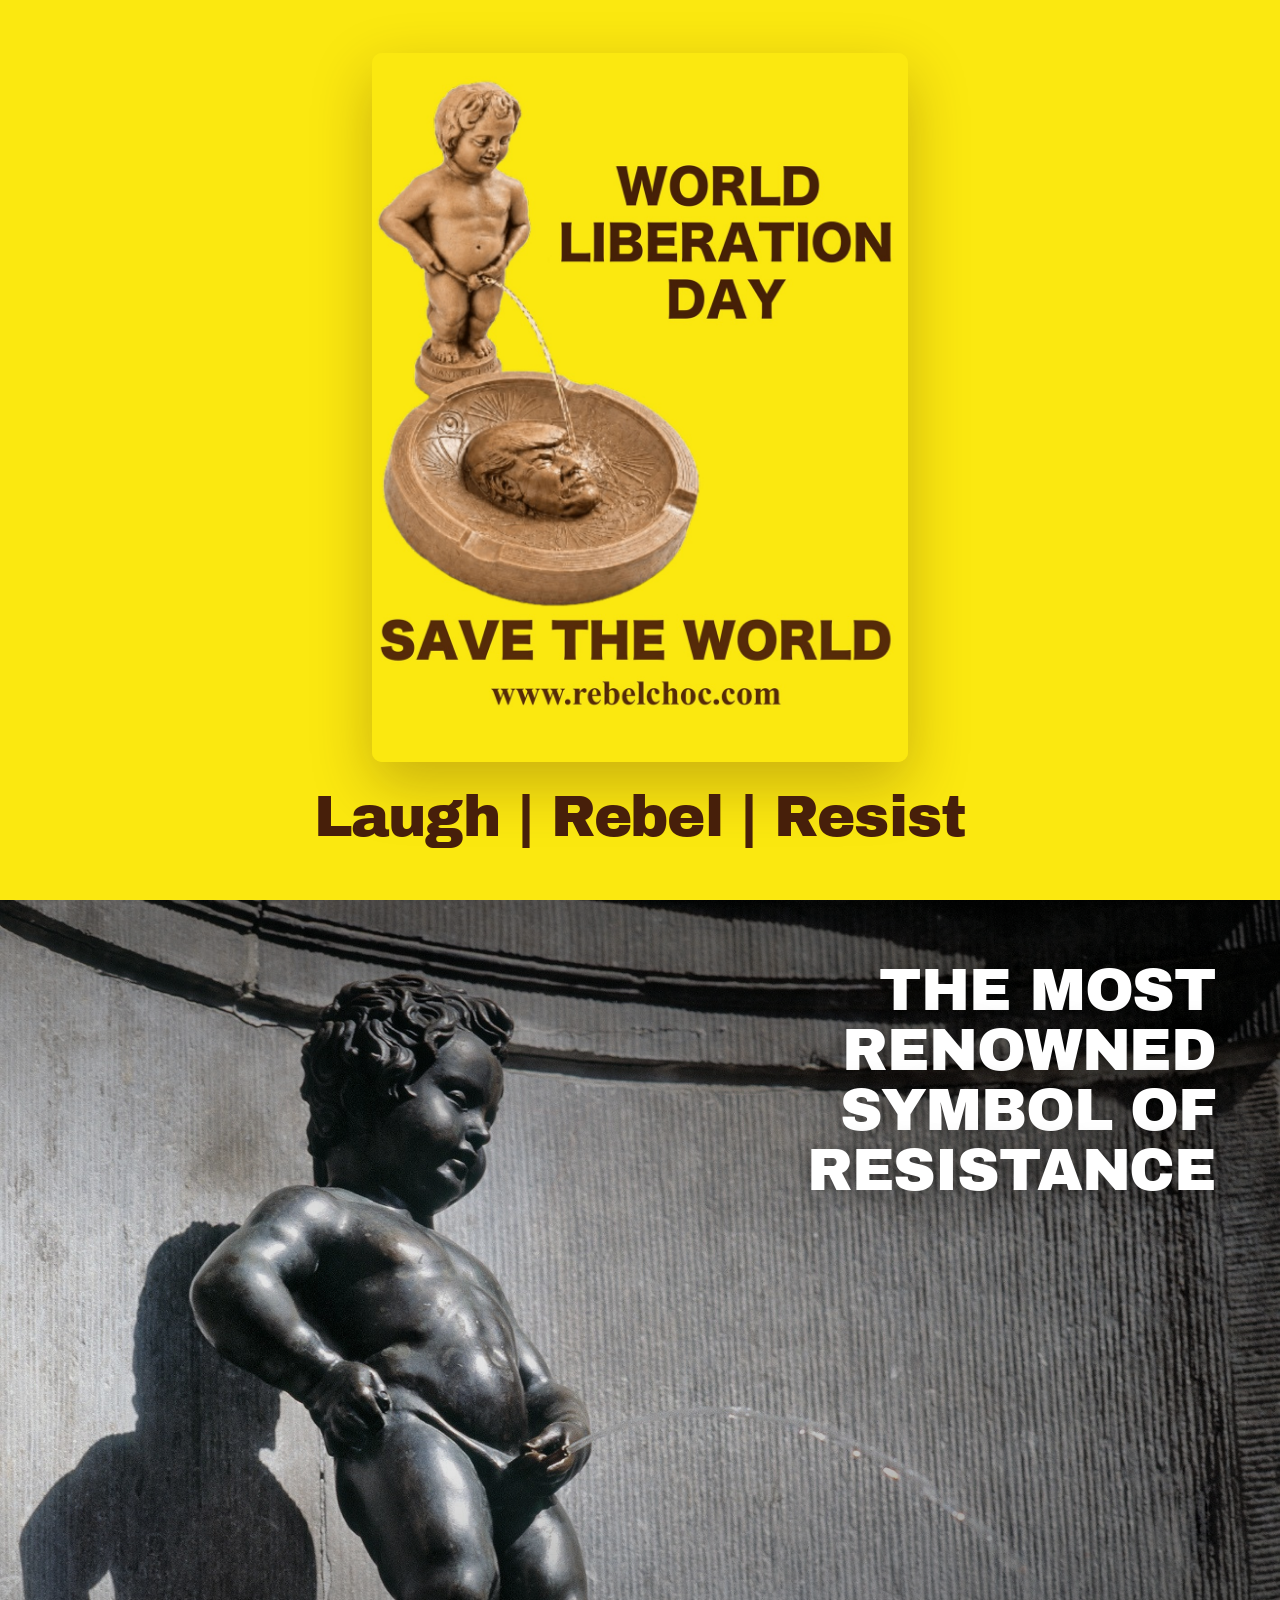
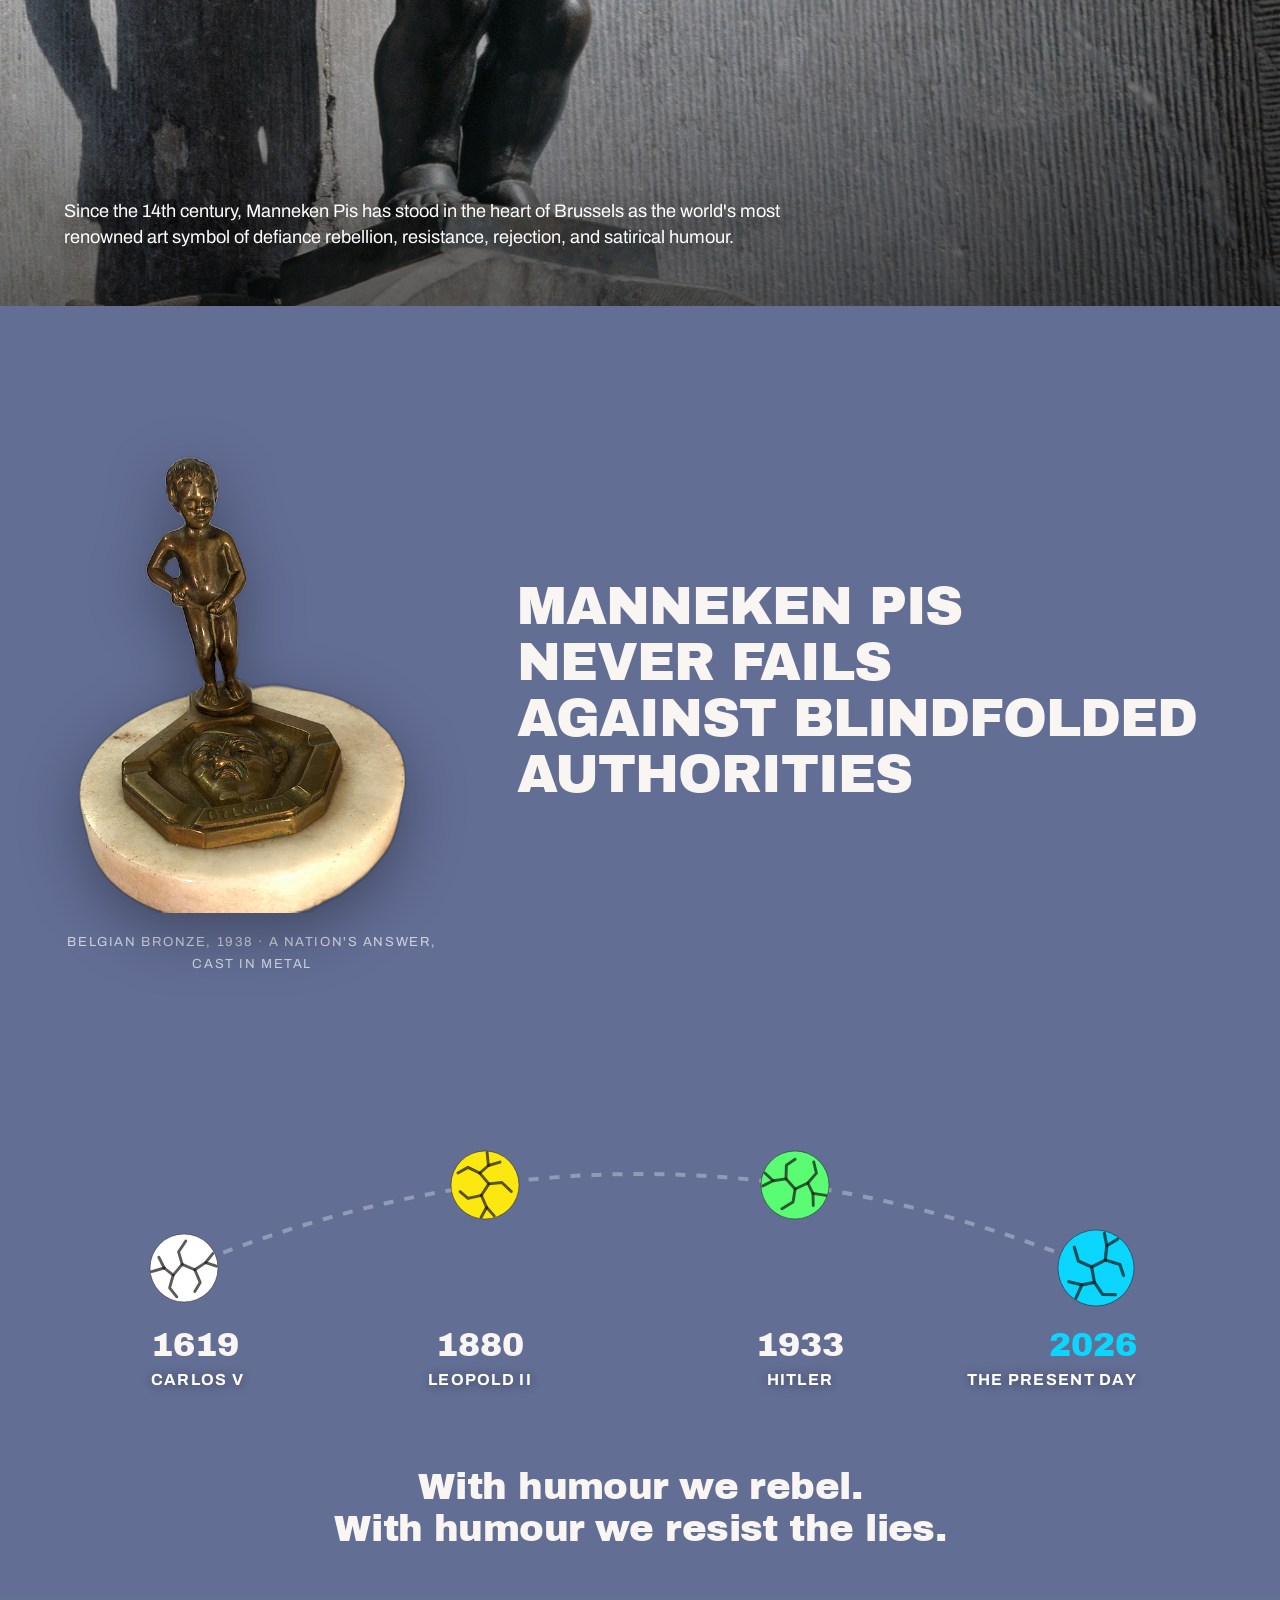
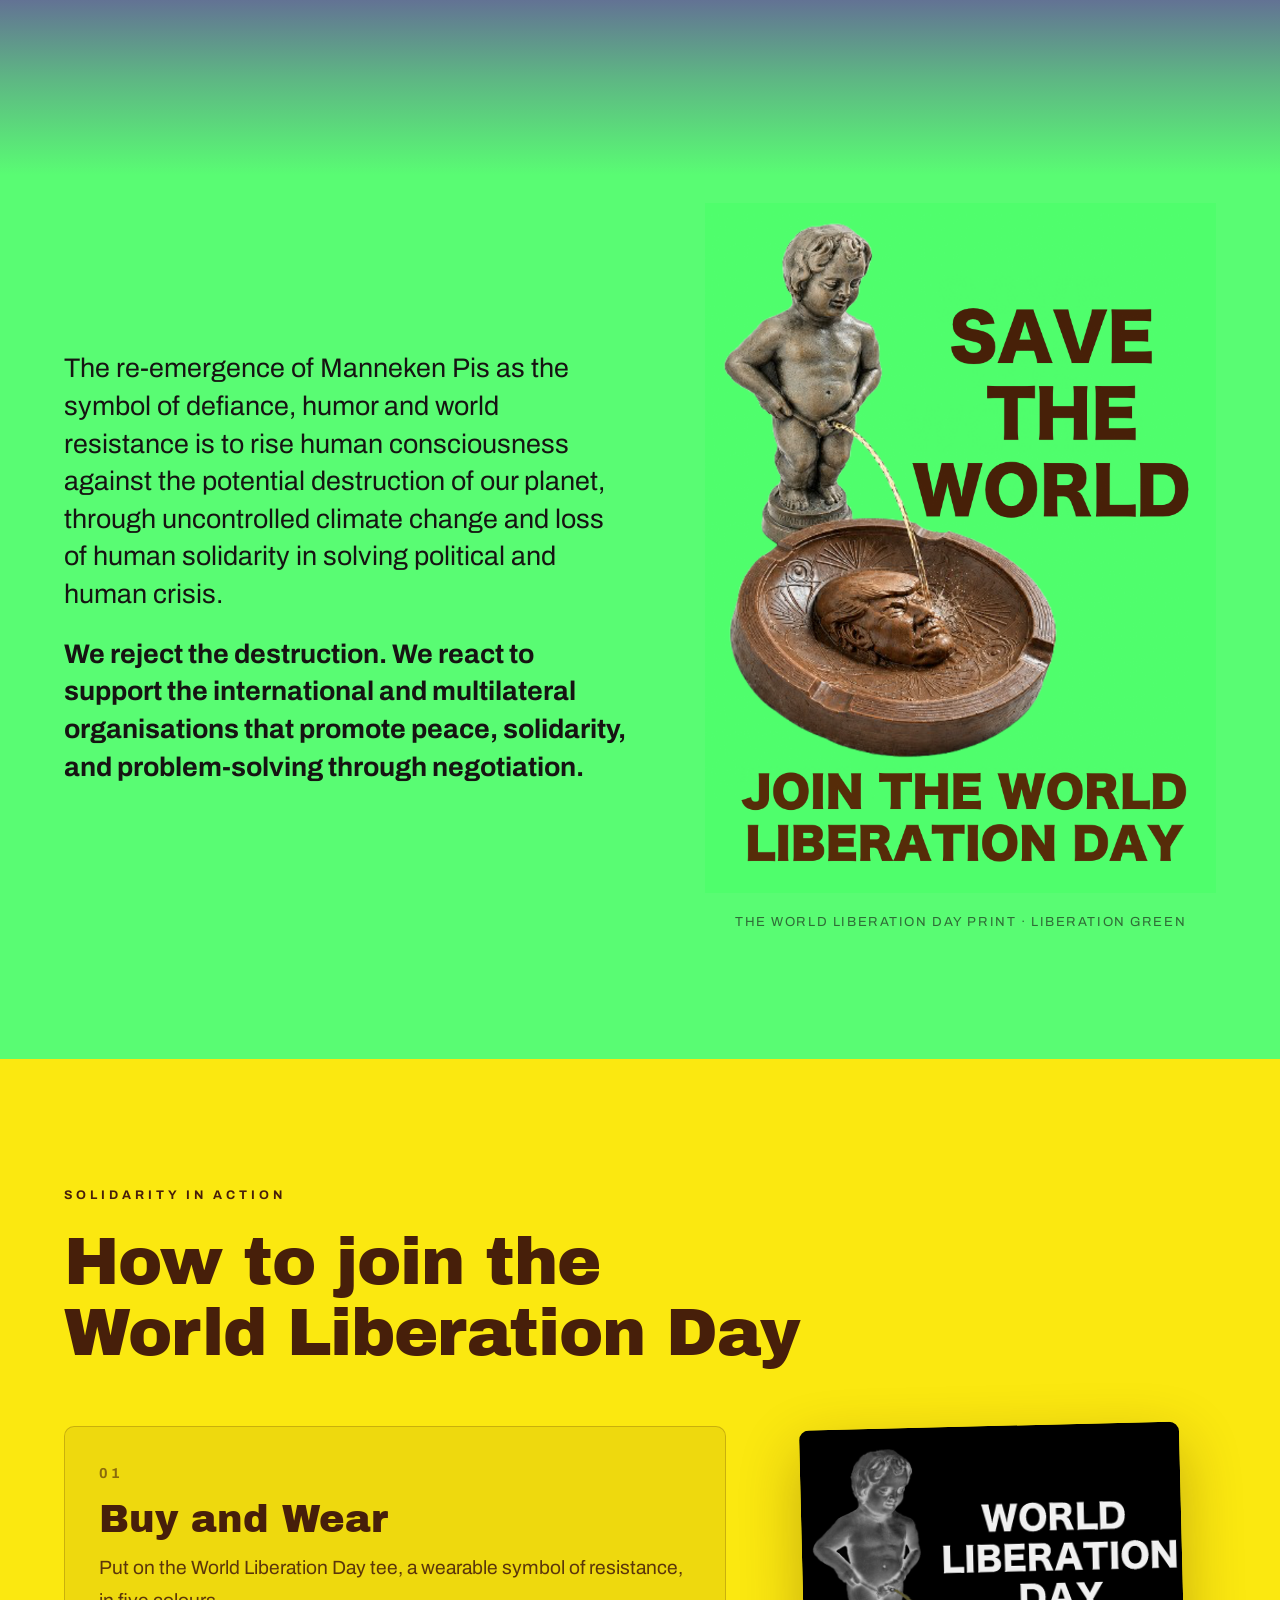
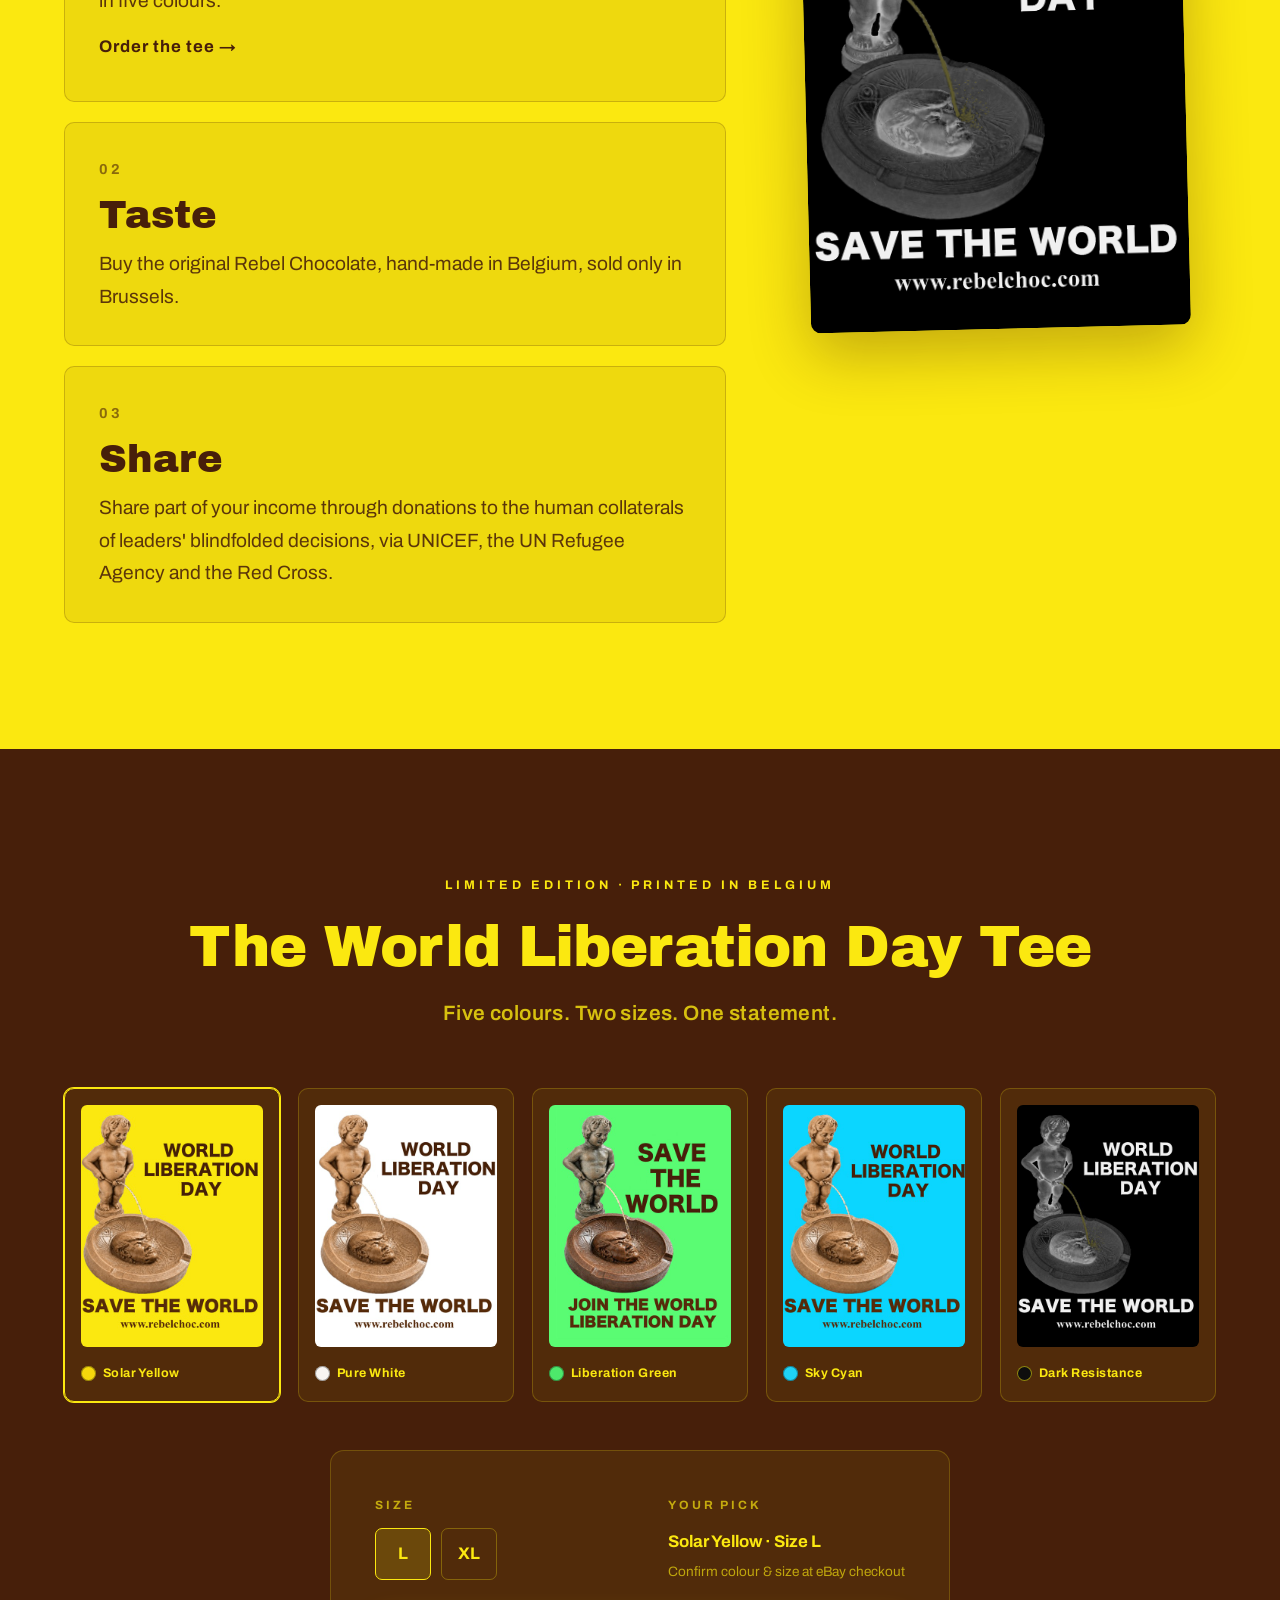
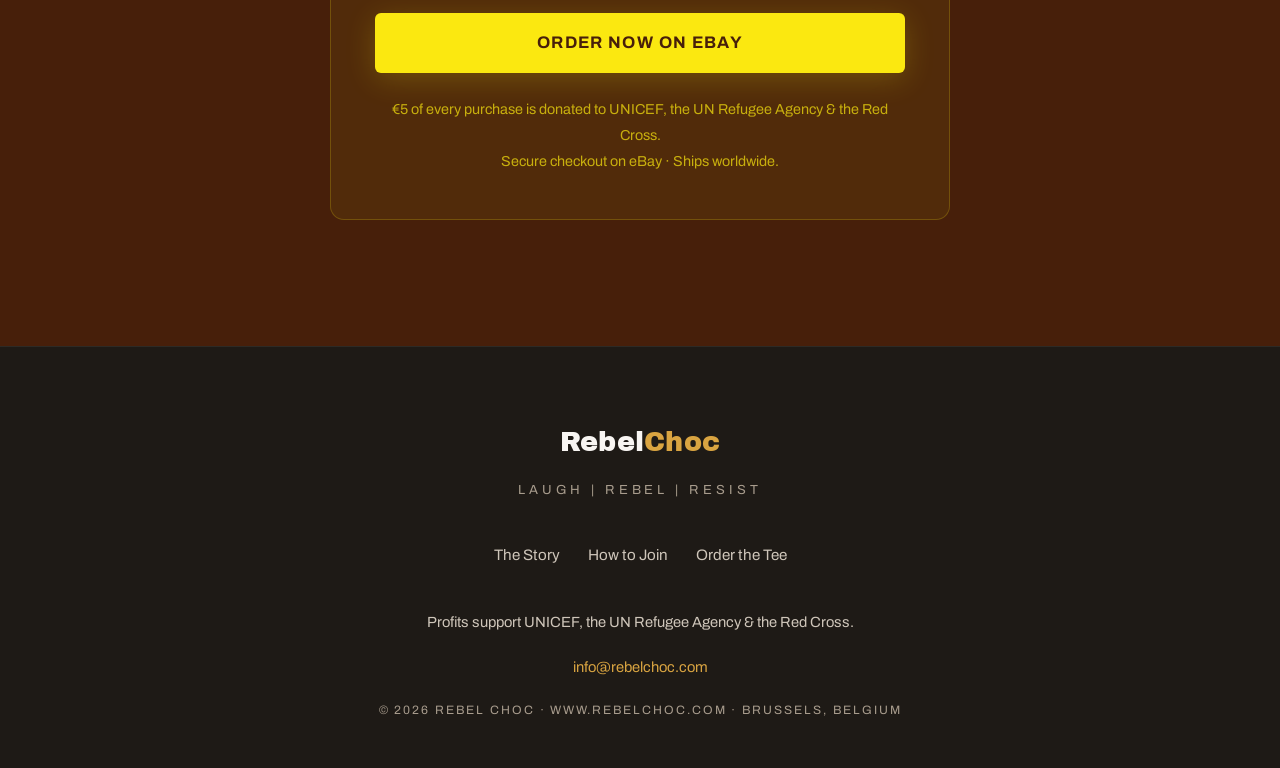
==== commit 8934a27a: "refactor website" ====
--- a/new_design/index.html
+++ b/new_design/index.html
@@ -19,48 +19,31 @@
 <main class="main" id="main">
 
   <!-- ══════════════ HERO ══════════════ -->
+  <!-- Poster layout: artwork dead centre, slogan directly beneath it. No other copy. -->
   <section class="hero" id="home">
-    <div class="hero-grid">
-      <div class="hero-copy">
-        <p class="eyebrow reveal">Brussels, Belgium · A tradition of defiance since 1619</p>
-        <h1 class="hero-title reveal delay-1">Laugh.<br>Rebel.<br><span class="accent">Resist.</span></h1>
-        <p class="hero-lead reveal delay-2">Manneken Pis has returned as the symbol of world resistance. Wear the tee, share the humour, and join the <strong>World Liberation Day</strong>.</p>
-        <div class="hero-actions reveal delay-3">
-          <a href="#order" class="btn btn-primary btn-lg">Shop the Rebellion</a>
-          <a href="#story" class="btn btn-ghost btn-lg">Read the story</a>
-        </div>
-        <ul class="hero-marks reveal delay-4" aria-label="Three chapters">
-          <li><a href="#chapter-1621">1621</a></li>
-          <li><a href="#chapter-1938">1938</a></li>
-          <li><a href="#chapter-2026">2026</a></li>
-        </ul>
-      </div>
-      <figure class="hero-figure reveal delay-2">
-        <img src="assets/hero-poster.png" alt="World Liberation Day poster: the Manneken Pis statue urinating into a carved ashtray bearing a politician's face, with the words Save the World." width="416" height="533">
-        <figcaption>The World Liberation Day · limited edition</figcaption>
-      </figure>
-    </div>
+    <figure class="hero-figure reveal">
+      <img src="assets/hero-poster.jpg" alt="World Liberation Day poster: the Manneken Pis statue urinating into a carved ashtray bearing a politician's face, with the words Save the World." width="1100" height="1456" fetchpriority="high">
+    </figure>
+    <h1 class="hero-title reveal delay-1">Laugh | Rebel | Resist</h1>
   </section>
 
   <!-- ══════════════ THE STORY ══════════════ -->
   <div id="story" class="story-anchor" aria-hidden="true"></div>
 
-  <!-- Chapter I - 1621 · statue photo fills the box, white type on a scrim -->
-  <section class="chapter chapter--origin" id="chapter-1621">
+  <!-- Origin · the whole statue is in frame; the title sits in the empty wall
+       to its right and the caption drops to the level of the statue's feet -->
+  <section class="chapter chapter--origin" id="origin">
     <div class="chapter-copy reveal">
-      <p class="chapter-label">Chapter I · 1621</p>
-      <h2 class="chapter-title">The most renowned symbol of rebellion</h2>
-      <p class="chapter-body">A small bronze boy with an irreverent answer to every empire that ever marched past him.</p>
-    </div>
-    <p class="origin-caption reveal delay-2">Since the 14th century, Manneken Pis has stood in the heart of Brussels as the world's most renowned art symbol of defiance rebellion, resistance, rejection, and satirical humour.</p>
-  </section>
-
-  <!-- Chapter II - 1938 -->
-  <section class="chapter chapter--alt" id="chapter-1938">
+      <h2 class="chapter-title">THE MOST<br>RENOWNED<br>SYMBOL OF<br>RESISTANCE</h2>
+    </div>
+    <p class="origin-caption reveal delay-2">Since the 14th century, Manneken Pis has stood in the heart of Brussels as the world's most<br>renowned art symbol of defiance rebellion, resistance, rejection, and satirical humour.</p>
+  </section>
+
+  <!-- 1938 · the ashtray -->
+  <section class="chapter chapter--alt" id="defiance">
     <div class="chapter-grid chapter-grid--flip">
       <div class="chapter-copy reveal">
-        <p class="chapter-label">Chapter II · 1938</p>
-        <h2 class="chapter-title">He never fails against blindfolded authorities</h2>
+        <h2 class="chapter-title">MANNEKEN PIS<br>NEVER FAILS<br>AGAINST BLINDFOLDED<br>AUTHORITIES</h2>
       </div>
       <figure class="chapter-figure chapter-figure--artifact reveal delay-2">
         <img src="assets/ashtray-1938.png" alt="A 1938 Belgian bronze ashtray: a small Manneken Pis figure standing over a caricatured dictator's face cast in the bowl." loading="lazy" width="600" height="769">
@@ -72,8 +55,8 @@
     <div class="timeline reveal" role="group" aria-label="Timeline of blindfolded leaders Manneken Pis has outlasted">
       <svg class="timeline-arc" viewBox="0 0 1000 240" preserveAspectRatio="none" aria-hidden="true" focusable="false">
         <defs>
-          <clipPath id="planet-clip"><circle cx="0" cy="0" r="23"/></clipPath>
-          <clipPath id="planet-clip-lg"><circle cx="0" cy="0" r="26"/></clipPath>
+          <clipPath id="planet-clip"><circle cx="0" cy="0" r="34"/></clipPath>
+          <clipPath id="planet-clip-lg"><circle cx="0" cy="0" r="38"/></clipPath>
           <!-- One shared crack network, rotated per planet so each fracture reads unique -->
           <g id="planet-cracks">
             <path d="M -18 2 L -11 0 L -6 4 L -1 -2 L 6 1 L 12 -3 L 18 -1"/>
@@ -84,22 +67,22 @@
             <path d="M -11 0 L -14 -6"/>
           </g>
         </defs>
-        <path d="M 32 208 Q 500 10 968 208" fill="none" stroke="currentColor" stroke-width="1.5" stroke-dasharray="6 7" opacity="0.55"/>
-        <g class="timeline-planet planet--1619" transform="translate(32 208)">
-          <circle r="23"/>
-          <g class="planet-cracks" clip-path="url(#planet-clip)"><use href="#planet-cracks" transform="scale(1.2)"/></g>
-        </g>
-        <g class="timeline-planet planet--1880" transform="translate(340 122)">
-          <circle r="23"/>
-          <g class="planet-cracks" clip-path="url(#planet-clip)"><use href="#planet-cracks" transform="rotate(100) scale(1.2)"/></g>
-        </g>
-        <g class="timeline-planet planet--1933" transform="translate(660 122)">
-          <circle r="23"/>
-          <g class="planet-cracks" clip-path="url(#planet-clip)"><use href="#planet-cracks" transform="rotate(205) scale(1.2)"/></g>
-        </g>
-        <g class="timeline-planet planet--2026" transform="translate(968 208)">
-          <circle r="26"/>
-          <g class="planet-cracks" clip-path="url(#planet-clip-lg)"><use href="#planet-cracks" transform="rotate(310) scale(1.38)"/></g>
+        <path d="M 44 196 Q 500 8 956 196" fill="none" stroke="currentColor" stroke-width="4" stroke-dasharray="10 11" opacity="0.6"/>
+        <g class="timeline-planet planet--1619" transform="translate(44 196)">
+          <circle r="34"/>
+          <g class="planet-cracks" clip-path="url(#planet-clip)"><use href="#planet-cracks" transform="scale(1.8)"/></g>
+        </g>
+        <g class="timeline-planet planet--1880" transform="translate(345 113)">
+          <circle r="34"/>
+          <g class="planet-cracks" clip-path="url(#planet-clip)"><use href="#planet-cracks" transform="rotate(100) scale(1.8)"/></g>
+        </g>
+        <g class="timeline-planet planet--1933" transform="translate(655 113)">
+          <circle r="34"/>
+          <g class="planet-cracks" clip-path="url(#planet-clip)"><use href="#planet-cracks" transform="rotate(205) scale(1.8)"/></g>
+        </g>
+        <g class="timeline-planet planet--2026" transform="translate(956 196)">
+          <circle r="38"/>
+          <g class="planet-cracks" clip-path="url(#planet-clip-lg)"><use href="#planet-cracks" transform="rotate(310) scale(2.0)"/></g>
         </g>
       </svg>
       <ol class="timeline-labels">
@@ -108,45 +91,24 @@
         <li style="--pos: 66%"><strong>1933</strong><span>Hitler</span></li>
         <li style="--pos: 98%" class="timeline-now"><strong>2026</strong><span>The present day</span></li>
       </ol>
-      <p class="timeline-caption">Manneken Pis Against Blindfolded <span class="nowrap">Geo-political</span> Leaders</p>
-    </div>
-  </section>
-
-  <!-- Chapter III - 2026 · merch-green panel -->
-  <section class="chapter chapter--2026" id="chapter-2026">
+      <p class="timeline-caption">With humour we rebel.<br>With humour we resist the lies.</p>
+    </div>
+  </section>
+
+  <!-- 2026 · green panel; the manifesto reads as a second body
+       paragraph here rather than as a pull-quote -->
+  <section class="chapter chapter--2026" id="today">
     <div class="chapter-grid">
       <div class="chapter-copy reveal">
-        <p class="chapter-label">Chapter III · 2026</p>
-        <h2 class="chapter-title">Against the<br>Blindness<br>Of Authoritarian<br>Leaders and &ldquo;Influencers&rdquo;</h2>
-        <p class="chapter-body">THE RE-EMERGENCE OF MANNEKEN PIS AS THE SYMBOL OF DEFIANCE, HUMOR AND WORLD RESISTANCE IS TO RISE HUMAN CONSCIOUSNESS AGAINST THE POTENTIAL DESTRUCTION OF OUR PLANET, THROUGH UNCONTROLLED CLIMATE CHANGE AND LOSS OF HUMAN SOLIDARITY IN SOLVING POLITICAL AND HUMAN CRISIS.</p>
+        <p class="chapter-body">The re-emergence of Manneken Pis as the symbol of defiance, humor and world resistance is to rise human consciousness against the potential destruction of our planet, through uncontrolled climate change and loss of human solidarity in solving political and human crisis.</p>
+        <!-- The two "with humour" sentences now head the arch above; this
+             paragraph picks the manifesto up from there, set bold. -->
+        <p class="chapter-body chapter-body--bold" id="manifesto">We reject the destruction. We react to support the international and multilateral organisations that promote peace, solidarity, and problem-solving through negotiation.</p>
       </div>
       <figure class="chapter-figure reveal delay-2">
         <img src="assets/shirt-design-green.png" alt="The World Liberation Day print in green: the Manneken Pis statue urinating into a carved ashtray bearing a politician's face, above the words Save the World and Join the World Liberation Day." loading="lazy" width="792" height="1070">
         <figcaption>The World Liberation Day print · Liberation Green</figcaption>
       </figure>
-    </div>
-  </section>
-
-  <!-- Manifesto -->
-  <section class="manifesto" id="manifesto">
-    <blockquote class="manifesto-quote reveal">
-      <p>With humour we <em>rebel</em>. With humour we <em>resist</em> the lies. We <em>reject</em> the destruction. We <em>react</em> to support the international and multilateral organisations that promote peace, solidarity, and problem-solving through negotiation.</p>
-      <cite>The Rebel Choc manifesto</cite>
-    </blockquote>
-  </section>
-
-  <!-- ══════════════ THE CHOCOLATE ══════════════ -->
-  <section class="chocolate" id="chocolate">
-    <div class="chocolate-grid">
-      <figure class="chocolate-figure reveal">
-        <img src="assets/chocolate-2026.png" alt="The Rebel Choc edition: a dark-chocolate Manneken Pis figure above a milk-chocolate ashtray bearing a politician's face." loading="lazy" width="1014" height="1080">
-      </figure>
-      <div class="chocolate-copy reveal delay-2">
-        <p class="eyebrow">Where it all began</p>
-        <h2 class="section-title">The original rebellion<br>is made of chocolate</h2>
-        <p class="chapter-body">Before the tee, there was the chocolate. The original <strong>Rebel Choc</strong>, a solid Manneken Pis cast in fine Belgian chocolate, is still made, and still sold.</p>
-        <p class="chapter-body chocolate-exclusive"><strong>Available only in Brussels, Belgium.</strong> No web shop, no shipping. If you want to taste the revolution, you must come to its capital.</p>
-      </div>
     </div>
   </section>
 
@@ -160,16 +122,16 @@
       <div class="join-cards reveal-stagger">
         <a class="join-card" href="#order">
           <span class="join-step" aria-hidden="true">01</span>
-          <h3 class="join-card-title">Wear</h3>
-          <p class="join-card-text">Put on the World Liberation Day tee, a wearable symbol of resistance, in four colours.</p>
+          <h3 class="join-card-title">Buy and Wear</h3>
+          <p class="join-card-text">Put on the World Liberation Day tee, a wearable symbol of resistance, in five colours.</p>
           <span class="join-card-link">Order the tee →</span>
         </a>
-        <a class="join-card" href="#chocolate">
+        <!-- Static since the chocolate section it used to link to is gone -->
+        <div class="join-card join-card--static">
           <span class="join-step" aria-hidden="true">02</span>
           <h3 class="join-card-title">Taste</h3>
           <p class="join-card-text">Buy the original Rebel Chocolate, hand-made in Belgium, sold only in Brussels.</p>
-          <span class="join-card-link">Find the chocolate →</span>
-        </a>
+        </div>
         <div class="join-card join-card--static">
           <span class="join-step" aria-hidden="true">03</span>
           <h3 class="join-card-title">Share</h3>
@@ -177,7 +139,7 @@
         </div>
       </div>
       <figure class="join-figure reveal delay-3">
-        <img src="assets/join-poster.png" alt="Save the World poster in green: Manneken Pis over the carved ashtray, with the words Join the World Liberation Day." loading="lazy" width="790" height="1080">
+        <img src="assets/shirt-design-black.png" alt="The World Liberation Day print in black: Manneken Pis urinating onto a carved ashtray bearing a politician's face, with the words World Liberation Day and Save the World." loading="lazy" width="800" height="1059">
       </figure>
     </div>
   </section>
@@ -187,29 +149,31 @@
     <div class="section-head section-head--center reveal">
       <p class="eyebrow">Limited edition · Printed in Belgium</p>
       <h2 class="section-title">The World Liberation Day Tee</h2>
-      <p class="order-sub">Four colours. Two sizes. One statement.</p>
-    </div>
-
+      <p class="order-sub">Five colours. Two sizes. One statement.</p>
+    </div>
+
+    <!-- Each card carries its own colourway of the print, all five framed
+         identically so the colour is the only thing that changes card to card. -->
     <div class="shirt-grid reveal-stagger">
-      <!-- IMAGE PLACEHOLDER: t-shirt mockup, Solar Yellow - suggested filename: assets/tee-yellow.png -->
       <button type="button" class="shirt-card is-selected" data-colour="Solar Yellow" style="--swatch: #F5D80C" aria-pressed="true">
-        <span class="img-placeholder shirt-placeholder"><span>Solar Yellow tee</span></span>
+        <img class="shirt-thumb" src="assets/tee-yellow.jpg" alt="The World Liberation Day print on Solar Yellow" loading="lazy" width="480" height="640">
         <span class="shirt-name"><span class="swatch" aria-hidden="true"></span>Solar Yellow</span>
       </button>
-      <!-- IMAGE PLACEHOLDER: t-shirt mockup, Pure White - suggested filename: assets/tee-white.png -->
       <button type="button" class="shirt-card" data-colour="Pure White" style="--swatch: #F8F5F2" aria-pressed="false">
-        <span class="img-placeholder shirt-placeholder"><span>Pure White tee</span></span>
+        <img class="shirt-thumb" src="assets/tee-white.jpg" alt="The World Liberation Day print on Pure White" loading="lazy" width="480" height="640">
         <span class="shirt-name"><span class="swatch" aria-hidden="true"></span>Pure White</span>
       </button>
-      <!-- IMAGE PLACEHOLDER: t-shirt mockup, Liberation Green - suggested filename: assets/tee-green.png -->
       <button type="button" class="shirt-card" data-colour="Liberation Green" style="--swatch: #4DE86B" aria-pressed="false">
-        <span class="img-placeholder shirt-placeholder"><span>Liberation Green tee</span></span>
+        <img class="shirt-thumb" src="assets/tee-green.jpg" alt="The World Liberation Day print on Liberation Green" loading="lazy" width="480" height="640">
         <span class="shirt-name"><span class="swatch" aria-hidden="true"></span>Liberation Green</span>
       </button>
-      <!-- IMAGE PLACEHOLDER: t-shirt mockup, Sky Cyan - suggested filename: assets/tee-cyan.png -->
       <button type="button" class="shirt-card" data-colour="Sky Cyan" style="--swatch: #1FD3F5" aria-pressed="false">
-        <span class="img-placeholder shirt-placeholder"><span>Sky Cyan tee</span></span>
+        <img class="shirt-thumb" src="assets/tee-blue.jpg" alt="The World Liberation Day print on Sky Cyan" loading="lazy" width="480" height="640">
         <span class="shirt-name"><span class="swatch" aria-hidden="true"></span>Sky Cyan</span>
+      </button>
+      <button type="button" class="shirt-card shirt-card--dark" data-colour="Dark Resistance" style="--swatch: #0E0E0E" aria-pressed="false">
+        <img class="shirt-thumb" src="assets/tee-black.jpg" alt="The World Liberation Day print on Dark Resistance black" loading="lazy" width="480" height="640">
+        <span class="shirt-name"><span class="swatch" aria-hidden="true"></span>Dark Resistance</span>
       </button>
     </div>
 
@@ -218,13 +182,13 @@
         <div class="size-block">
           <span class="order-label" id="size-label">Size</span>
           <div class="size-row" role="group" aria-labelledby="size-label">
-            <button type="button" class="size-btn is-selected" data-size="M" aria-pressed="true">M</button>
-            <button type="button" class="size-btn" data-size="L" aria-pressed="false">L</button>
+            <button type="button" class="size-btn is-selected" data-size="L" aria-pressed="true">L</button>
+            <button type="button" class="size-btn" data-size="XL" aria-pressed="false">XL</button>
           </div>
         </div>
         <div class="pick-block">
           <span class="order-label">Your pick</span>
-          <p class="pick-note" id="pick-note" aria-live="polite">Solar Yellow · Size M</p>
+          <p class="pick-note" id="pick-note" aria-live="polite">Solar Yellow · Size L</p>
           <p class="pick-hint">Confirm colour &amp; size at eBay checkout</p>
         </div>
       </div>
@@ -239,10 +203,9 @@
   <!-- ══════════════ FOOTER ══════════════ -->
   <footer class="footer">
     <a href="#home" class="wordmark wordmark-footer">Rebel<em>Choc</em></a>
-    <p class="footer-tagline">Laugh, Rebel, Resist</p>
+    <p class="footer-tagline">Laugh | Rebel | Resist</p>
     <nav class="footer-nav" aria-label="Footer">
       <a href="#story">The Story</a>
-      <a href="#chocolate">The Chocolate</a>
       <a href="#join">How to Join</a>
       <a href="#order">Order the Tee</a>
     </nav>
--- a/new_design/styles.css
+++ b/new_design/styles.css
@@ -25,32 +25,26 @@
   --merch-brown:  #471F0A;  /* the print ink the merch sets its type in */
 
   /* ═══ BACKDROP FADE — ADJUST THE STORY'S COLOUR FLOW HERE ═══
-     The page washes dark brown → pastel navy (the band the arc sits on)
-     → merch green → back to dark for the manifesto. The navy→green half
-     of it straddles the join between Chapter II and Chapter III, which is
-     what buys the fade enough room to look smooth.
+     The 1938 section is pastel navy edge to edge; it then washes into the 2026
+     section's merch green. That single wash straddles the join between the two,
+     which is what buys it enough room to look smooth.
 
      The COLOURS: */
-  --fade-brown: var(--bg-2);        /* Chapter II opens in dark brown   */
-  --fade-navy:  #636E95;            /* pastel navy, behind the arc      */
-  --fade-green: var(--merch-green); /* Chapter III                      */
+  --fade-navy:  #636E95;            /* 1938, the arc's field            */
+  --fade-green: var(--merch-green); /* 2026                             */
   --fade-mid:   #5EB584;            /* the exact midpoint of navy and green.
-                                       Chapter II ends on it and Chapter III
-                                       picks it up, so the join is invisible.
-                                       Change the two colours above and this
+                                       1938 ends on it and 2026 picks it up,
+                                       so the join is invisible.
+                                       Change either colour above and this
                                        must be re-mixed to match, or a seam
                                        will appear between the sections. */
 
-  /* The STOPS, each a percentage of its own chapter's height. Raise a value
-     to push that colour further down. The limits worth knowing: inside
-     Chapter II the arc occupies 65-82% and its caption 89-93%, so the navy
-     has to be solid across all of that; inside Chapter III the copy starts
-     at 12%, so the green has to have fully arrived by then. */
-  --fade-brown-hold: 50%;  /* Chapter II stays pure brown down to here      */
-  --fade-navy-hold:  90%;  /* ...is fully navy from here (arc sits below)   */
-  --fade-navy-end:   70%;  /* ...holds navy past the caption, then washes   */
-  --fade-green-in:   40%;  /* Chapter III completes the wash to green here  */
-  --fade-green-end:  60%;  /* ...stays green, then fades to the manifesto   */
+  /* The STOPS, each a percentage of its own section's height. Raise a value to
+     push the wash further down. The 1938 caption runs to about 93% of its
+     height, so the navy must hold past that; the 2026 copy starts around
+     12%, so the green must have fully arrived by then. */
+  --fade-navy-end: 94%;  /* 1938 holds navy to here, then washes out */
+  --fade-green-in: 10%;  /* 2026 completes the wash to green here    */
 
   /* Flat grotesque type, matching the merch print ("SAVE THE WORLD") */
   --display: 'Archivo Black', 'Arial Black', 'Helvetica Neue', Helvetica, sans-serif;
@@ -154,25 +148,6 @@
 }
 .wordmark em { font-style: normal; color: var(--gold); }
 
-/* ─── IMAGE PLACEHOLDERS ───
-   Swap each <span class="img-placeholder"> for a real <img> when the
-   t-shirt mockups are ready - the HTML comment above each one names the file. */
-.img-placeholder {
-  display: flex;
-  align-items: center;
-  justify-content: center;
-  background: rgba(248, 245, 242, 0.03);
-  border: 2px dashed var(--line);
-  border-radius: 8px;
-  color: var(--ink-mute);
-  font-size: 0.78rem;
-  font-weight: 700;
-  letter-spacing: 0.14em;
-  text-transform: uppercase;
-  text-align: center;
-  padding: 16px;
-}
-
 /* ============================================================
    MAIN LAYOUT
    ============================================================ */
@@ -200,84 +175,57 @@
   color: var(--ink);
 }
 
-/* ─── HERO (F-pattern: copy left-aligned, first) ─── */
-/* A flat merch-yellow field printed in the merch's brown ink, like the poster.
-   The gold radial glows this section used to carry were built for a dark
-   background and only muddy the yellow, so they are gone. */
+/* ─── HERO ─── */
+/* A poster: flat merch-yellow field, artwork dead centre, slogan directly
+   beneath it in the merch's brown ink. Every other element this section used
+   to carry (eyebrow, lead, buttons, year pills, caption) has been stripped. */
 .hero {
   min-height: 100vh;
   display: flex;
+  flex-direction: column;
   align-items: center;
+  justify-content: center;
+  text-align: center;
   position: relative;
   overflow: hidden;
   background: var(--merch-yellow);
   color: var(--merch-brown);
-}
-.hero-grid {
-  position: relative;
-  max-width: 1200px;
-  margin: 0 auto;
+  /* Its own padding, far tighter than the section default, so the poster
+     below can claim most of the viewport height without pushing past it. */
+  padding: clamp(24px, 4vh, 60px) var(--pad-x);
+}
+/* The poster runs as large as the viewport allows in BOTH directions while
+   keeping its own proportions - `width: auto` against a height cap means it
+   is never stretched, only bounded. */
+.hero-figure {
   width: 100%;
-  display: grid;
-  grid-template-columns: 1fr;
-  gap: 56px;
-  align-items: center;
+  max-width: min(94vw, 820px);
+  margin-bottom: clamp(16px, 2.8vh, 40px);
+}
+/* Hangs straight, no tilt. The shadow is brown-tinted and lighter, because a
+   heavy black one goes muddy against the yellow. */
+.hero-figure img {
+  width: auto;
+  max-width: 100%;
+  /* The height cap is what keeps "Laugh | Rebel | Resist" on the first screen.
+     88vh is the poster plus its own margins; the 5.2rem subtracted is the
+     slogan, whose size is capped in rem and so eats a larger share of a short
+     viewport than of a tall one. Between them the hero lands at ~95vh at every
+     height, leaving the slogan visible without a scroll. Raise 88vh and the
+     slogan starts dropping below the fold on short laptops first. */
+  max-height: calc(88vh - 5.2rem);
+  margin-inline: auto;
+  border-radius: var(--radius);
+  box-shadow: 0 22px 60px rgba(71, 31, 10, 0.28);
 }
 .hero-title {
   font-family: var(--display);
   font-weight: 400;
-  font-size: clamp(3.2rem, 8.4vw, 6.4rem);
-  line-height: 0.98;
-  letter-spacing: -0.025em;
-  margin-bottom: 28px;
-}
-.hero-title .accent { color: var(--merch-brown); font-style: normal; }
-.hero-lead {
-  font-size: clamp(1.1rem, 2vw, 1.3rem);
-  color: rgba(71, 31, 10, 0.82);
-  max-width: 34em;
-  margin-bottom: 40px;
-}
-.hero-lead strong { color: var(--merch-brown); }
-.hero-actions {
-  display: flex;
-  flex-wrap: wrap;
-  gap: 16px;
-  margin-bottom: 52px;
-}
-.hero-marks {
-  display: flex;
-  gap: 8px;
-  list-style: none;
-}
-.hero-marks a {
-  display: inline-flex;
-  align-items: center;
-  min-height: 44px;
-  padding: 8px 18px;
-  border: 1px solid rgba(71, 31, 10, 0.3);
-  border-radius: 100px;
-  color: rgba(71, 31, 10, 0.75);
-  font-size: 0.85rem;
-  font-weight: 700;
-  letter-spacing: 0.14em;
-  text-decoration: none;
-  transition: color 0.15s, border-color 0.15s;
-}
-.hero-marks a:hover { color: var(--merch-brown); border-color: var(--merch-brown); }
-
-.hero-figure {
-  justify-self: center;
-  max-width: 380px;
-  position: relative;
-}
-/* Hangs straight, no tilt. The shadow is brown-tinted and lighter, because a
-   heavy black one goes muddy against the yellow. */
-.hero-figure img {
-  border-radius: var(--radius);
-  box-shadow: 0 22px 60px rgba(71, 31, 10, 0.28);
-}
-.hero-figure figcaption,
+  font-size: clamp(1.4rem, 5vw, 3.6rem);
+  line-height: 1.05;
+  letter-spacing: -0.015em;
+}
+
 .chapter-figure figcaption {
   margin-top: 18px;
   font-size: 0.82rem;
@@ -287,31 +235,6 @@
   text-align: center;
 }
 
-/* The shared eyebrow, button and focus styles are built for the dark sections
-   (gold on near-black); on the yellow field they restate in brown. */
-.hero .eyebrow { color: var(--merch-brown); }
-.hero-figure figcaption { color: rgba(71, 31, 10, 0.7); }
-.hero :focus-visible { outline-color: var(--merch-brown); }
-
-.hero .btn-primary {
-  background: var(--merch-brown);
-  color: var(--merch-yellow);
-  box-shadow: 0 6px 30px rgba(71, 31, 10, 0.3);
-}
-.hero .btn-primary:hover {
-  background: #5E2A0E;
-  box-shadow: 0 10px 38px rgba(71, 31, 10, 0.42);
-}
-.hero .btn-ghost {
-  color: var(--merch-brown);
-  border-color: rgba(71, 31, 10, 0.35);
-}
-.hero .btn-ghost:hover {
-  color: var(--merch-brown);
-  border-color: var(--merch-brown);
-  background: rgba(71, 31, 10, 0.06);
-}
-
 /* ─── CHAPTERS ─── */
 .story-anchor { position: relative; top: -20px; }
 
@@ -323,29 +246,20 @@
   gap: 56px;
   align-items: center;
 }
-/* Chapter II runs dark brown → navy, holds navy behind the arc, then hands
-   a half-mixed navy/green to Chapter III. Tune via the --fade-* stops. */
+/* The 1938 section is navy edge to edge now, the colour carrying all the way up
+   from the arch. Only the tail still fades, handing a half-mixed navy/green to
+   the 2026 section so the join between the two stays invisible. */
 .chapter--alt {
   background: linear-gradient(
     180deg,
-    var(--fade-brown) 0%,
-    var(--fade-brown) var(--fade-brown-hold),
-    var(--fade-navy)  var(--fade-navy-hold),
-    var(--fade-navy)  var(--fade-navy-end),
-    var(--fade-mid)   100%
+    var(--fade-navy) 0%,
+    var(--fade-navy) var(--fade-navy-end),
+    var(--fade-mid)  100%
   );
 }
-/* On the navy band the muted tan caption drops to ~1.9:1, so it goes light */
+/* Gold and muted tan both fall under 2.3:1 on the navy, so they go light */
 .chapter--alt .chapter-figure figcaption { color: rgba(255, 255, 255, 0.7); }
 
-.chapter-label {
-  font-size: 0.78rem;
-  font-weight: 700;
-  letter-spacing: 0.32em;
-  text-transform: uppercase;
-  color: var(--gold);
-  margin-bottom: 18px;
-}
 .chapter-title {
   font-family: var(--display);
   font-weight: 400;
@@ -354,72 +268,136 @@
   letter-spacing: -0.02em;
   margin-bottom: 26px;
 }
+/* Set a size larger than the other chapter titles, over the four hard line
+   breaks in the markup. The upper bound is what "AGAINST BLINDFOLDED" - the
+   longest of the four lines - can hold on one line inside the copy column;
+   widening that column (see the tablet block) is what buys the size. */
+.chapter--alt .chapter-title {
+  font-size: clamp(1.5rem, 4.2vw, 3.3rem);
+  line-height: 1.06;
+}
 .chapter-body {
   font-size: clamp(1.05rem, 1.6vw, 1.2rem);
   color: var(--ink-soft);
   max-width: 36em;
 }
-.chapter-body + .chapter-body { margin-top: 18px; }
+.chapter-body + .chapter-body { margin-top: 22px; }
 .chapter-body strong { color: var(--ink); }
+/* The manifesto sits in a .chapter-body, so its emphasis renders as plain body
+   text: Archivo has no true italic, and the point is uniform styling. */
+.chapter-body em { font-style: normal; font-weight: inherit; color: inherit; }
 
 .chapter-figure { justify-self: center; width: 100%; max-width: 520px; }
 .chapter-figure img {
   border-radius: var(--radius);
   box-shadow: 0 24px 70px rgba(0, 0, 0, 0.5), 0 0 0 1px var(--line-soft);
 }
-/* Client note on the 1938 artifact photo: "make the image lighter" */
-.chapter-figure--artifact img { filter: brightness(1.28) contrast(1.04); }
-
-/* ─── CHAPTER I: statue photo fills the box, white type on a scrim ─── */
+/* The 1938 PNG is transparent, so the rounded ring and box shadow were drawing
+   a frame around nothing: its inside was just the page colour showing through.
+   The object sits directly on the navy, and its shadow follows the ashtray's
+   own silhouette instead of a rectangle it doesn't have.
+   (The brightness lift is the client's earlier "make the image lighter".) */
+.chapter--alt .chapter-figure img {
+  border-radius: 0;
+  box-shadow: none;
+}
+.chapter-figure--artifact img {
+  filter: brightness(1.28) contrast(1.04) drop-shadow(0 18px 30px rgba(0, 0, 0, 0.35));
+}
+
+/* ─── ORIGIN: the whole statue photo, white type on a scrim ─── */
+/* The section takes the photo's own 1418:1114 proportions, so `cover` fits it
+   edge to edge with nothing cropped: the statue is in frame head to plinth and
+   the bare wall to its right is left free for the title. min-height only bites
+   on narrow screens, where the sides crop instead - the 32% x-position keeps
+   the statue (which sits across 12-52% of the frame) fully inside that crop. */
 .chapter--origin {
   position: relative;
-  min-height: clamp(560px, 92vh, 880px);
-  padding: clamp(36px, 6vh, 72px) var(--pad-x) 140px;
-  background: url('assets/statue-brussels.png') center / cover no-repeat;
-}
-/* 30% dark scrim so the white type stays legible over the statue photo */
+  aspect-ratio: 1418 / 1114;
+  min-height: clamp(460px, 68vh, 620px);
+  padding: 0;
+  background: #6F6F69 url('assets/statue-brussels-high-res.jpg') 32% center / cover no-repeat;
+}
+/* Scrim, weighted where the type actually lands: a band under the top, a
+   heavier one along the base, and a wash into the bright right-hand wall. */
 .chapter--origin::before {
   content: '';
   position: absolute;
   inset: 0;
-  background: rgba(0, 0, 0, 0.3);
+  background:
+    linear-gradient(180deg, rgba(0, 0, 0, 0.44) 0%, rgba(0, 0, 0, 0.1) 34%, rgba(0, 0, 0, 0.1) 56%, rgba(0, 0, 0, 0.58) 100%),
+    linear-gradient(90deg, rgba(0, 0, 0, 0) 38%, rgba(0, 0, 0, 0.32) 100%);
   pointer-events: none;
 }
 /* Both text blocks sit above the scrim */
-.chapter--origin .chapter-copy { position: relative; }
-.chapter--origin .chapter-label,
 .chapter--origin .chapter-title,
 .chapter--origin .chapter-body,
 .origin-caption { color: #FFFFFF; }
-.chapter--origin .chapter-title { max-width: 11em; }
+/* Title: hard right, high up, in the empty wall beside the statue's head */
+.chapter--origin .chapter-copy {
+  position: absolute;
+  top: clamp(26px, 6%, 96px);
+  right: var(--pad-x);
+  max-width: min(52%, 640px);
+  text-align: right;
+}
+.chapter--origin .chapter-title {
+  font-size: clamp(1.5rem, 4.6vw, 4.4rem);
+  line-height: 1.02;
+  margin-bottom: 0;
+  text-shadow: 0 2px 26px rgba(0, 0, 0, 0.55);
+}
+/* Caption: down at the statue's feet (they sit at ~89% of the frame), broken
+   over two lines by the <br> in the markup. */
 .origin-caption {
   position: absolute;
-  left: 0; right: 0; bottom: 0;
-  padding: 0 var(--pad-x) 16px;
-  font-size: clamp(1.05rem, 1.5vw, 1.2rem);
-  line-height: 1.55;
-}
-
-/* ─── CHAPTER III: merch-green panel, dark type ─── */
-/* Picks up Chapter II's half-mixed colour, completes the wash to green above
-   the copy, then fades out to meet the dark manifesto below the figure. */
+  left: 0; right: 0;
+  bottom: clamp(16px, 5.5%, 68px);
+  padding: 0 var(--pad-x);
+  text-shadow: 0 2px 20px rgba(0, 0, 0, 0.6);
+}
+/* The story's running voice: the caption over the statue photo and the 2026
+   panel's two paragraphs share a family, weight and rhythm, so the copy reads
+   as one text carried across the page. */
+.origin-caption,
+.chapter--2026 .chapter-body {
+  font-family: var(--sans);
+  font-weight: 400;
+  line-height: 1.4;
+  letter-spacing: 0;
+}
+/* The 2026 panel's two paragraphs are one voice: identical family, size and
+   rhythm, separated only by weight. The bold modifier has to be scoped to the
+   section to match the specificity of the `font-weight: 400` above it -
+   as a bare `.chapter-body--bold` it loses and never renders. */
+.chapter--2026 .chapter-body { font-size: clamp(1.3rem, 2.1vw, 1.75rem); }
+.chapter--2026 .chapter-body--bold { font-weight: 700; }
+/* The caption runs the full width of the photo and has to hold to the two
+   lines its <br> sets, so it is sized off the viewport rather than off the
+   2026 panel. Below ~650px it wraps further, which is the intended fallback. */
+.origin-caption { font-size: clamp(0.82rem, 1.42vw, 1.5rem); }
+
+/* ─── 2026: merch-green panel, dark type, manifesto included ─── */
+/* Picks up the 1938 section's half-mixed colour and finishes the wash above
+   the copy, then holds green all the way to its edge, where the yellow Join
+   section takes over. */
 .chapter--2026 {
   background: linear-gradient(
     180deg,
     var(--fade-mid)   0%,
     var(--fade-green) var(--fade-green-in),
-    var(--fade-green) var(--fade-green-end),
-    var(--bg-2)       100%
+    var(--fade-green) 100%
   );
 }
-.chapter--2026 .chapter-label { color: rgba(22, 20, 18, 0.68); }
-.chapter--2026 .chapter-title,
 .chapter--2026 .chapter-body { color: var(--bg); }
 .chapter--2026 .chapter-figure figcaption { color: rgba(22, 20, 18, 0.62); }
-/* The chocolate PNG is transparent, so it reads as a green-on-green cutout.
-   Giving the image the manifesto's dark brown turns it into a brown plate
-   sitting on the green page. */
-.chapter--2026 .chapter-figure img { background: var(--bg-2); }
+/* Same reasoning as the 1938 photo: the print's own field is this exact green,
+   so a ring and shadow framed a rectangle whose inside matched the page. The
+   artwork now sits straight on it, as the poster does in the hero. */
+.chapter--2026 .chapter-figure img {
+  border-radius: 0;
+  box-shadow: none;
+}
 
 /* ─── TIMELINE (the arch) ─── */
 /* Sits on the pastel navy band, so the dashed arc and its labels go light
@@ -446,8 +424,8 @@
 .timeline-labels {
   position: relative;
   list-style: none;
-  height: 74px;
-  margin-top: 10px;
+  height: 104px;
+  margin-top: 14px;
 }
 .timeline-labels li {
   position: absolute;
@@ -461,64 +439,49 @@
 .timeline-labels strong {
   display: block;
   font-family: var(--display);
-  font-size: 1.3rem;
+  font-size: clamp(1.5rem, 2.6vw, 2.3rem);
   font-weight: 400;
+  line-height: 1.15;
   color: var(--ink);
 }
+/* The names carry the arch's point, so they are set solid white and bold
+   rather than the half-opacity caption grey they used to be, with a soft
+   shadow to lift them off the navy. */
 .timeline-labels span {
-  font-size: 0.82rem;
-  letter-spacing: 0.1em;
+  display: block;
+  margin-top: 2px;
+  font-size: clamp(0.95rem, 1.25vw, 1.15rem);
+  font-weight: 700;
+  letter-spacing: 0.08em;
   text-transform: uppercase;
-  color: rgba(255, 255, 255, 0.72);
+  color: #FFFFFF;
+  text-shadow: 0 1px 10px rgba(22, 20, 18, 0.45);
 }
 .timeline-now strong { color: var(--merch-blue); }
 .timeline-caption {
-  margin-top: 28px;
+  margin-top: 36px;
   margin-inline: auto;
   max-width: 22em;
   text-align: center;
   font-family: var(--display);
-  font-size: clamp(1rem, 1.9vw, 1.35rem);
-  line-height: 1.3;
-  letter-spacing: -0.005em;
+  font-size: clamp(1.55rem, 2.9vw, 2.55rem);
+  line-height: 1.15;
+  letter-spacing: -0.015em;
   color: var(--ink);
 }
-/* Stops the caption breaking mid-word at the hyphen in "Geo-political" */
-.nowrap { white-space: nowrap; }
-
-/* ─── MANIFESTO ─── */
-.manifesto {
-  background:
-    radial-gradient(ellipse 60% 80% at 50% 50%, rgba(217, 164, 65, 0.06) 0%, transparent 70%),
-    var(--bg-2);
-  border-top: 1px solid var(--line-soft);
-  border-bottom: 1px solid var(--line-soft);
-}
-.manifesto-quote {
-  max-width: 900px;
-  margin: 0 auto;
-  text-align: center;
-}
-.manifesto-quote p {
-  font-family: var(--sans);
-  font-size: clamp(1.35rem, 3vw, 2.15rem);
-  font-weight: 600;
-  line-height: 1.45;
-  color: var(--ink);
-}
-.manifesto-quote em { font-style: normal; font-weight: 700; color: var(--gold); }
-.manifesto-quote cite {
-  display: block;
-  margin-top: 34px;
-  font-family: var(--sans);
-  font-style: normal;
-  font-size: 0.85rem;
-  letter-spacing: 0.26em;
-  text-transform: uppercase;
-  color: var(--ink-mute);
-}
 
 /* ─── HOW TO JOIN ─── */
+/* Merch-yellow field in brown ink, matching the hero, and set a size larger
+   than the rest of the page. Everything here restates the dark-section
+   defaults (gold on near-black), which would be unreadable on the yellow. */
+.join {
+  background: var(--merch-yellow);
+  color: var(--merch-brown);
+}
+.join .eyebrow,
+.join .section-title { color: var(--merch-brown); }
+.join .section-title { font-size: clamp(2.4rem, 5.2vw, 4.2rem); }
+.join :focus-visible { outline-color: var(--merch-brown); }
 .join-grid {
   max-width: 1200px;
   margin: 0 auto;
@@ -534,87 +497,72 @@
 }
 .join-card {
   display: block;
-  background: var(--bg-card);
-  border: 1px solid var(--line-soft);
+  background: rgba(71, 31, 10, 0.07);
+  border: 1px solid rgba(71, 31, 10, 0.22);
   border-radius: var(--radius);
-  padding: 30px 30px 28px;
+  padding: 34px 34px 32px;
   text-decoration: none;
   color: inherit;
   transition: border-color 0.2s, transform 0.2s var(--ease);
 }
-a.join-card:hover { border-color: var(--gold); transform: translateY(-3px); }
+a.join-card:hover { border-color: var(--merch-brown); transform: translateY(-3px); }
 .join-step {
   display: block;
-  font-size: 0.78rem;
+  font-size: 0.9rem;
   font-weight: 700;
   letter-spacing: 0.24em;
-  color: var(--gold);
+  color: rgba(71, 31, 10, 0.6);
   margin-bottom: 12px;
 }
 .join-card-title {
   font-family: var(--display);
-  font-size: 1.5rem;
+  font-size: clamp(1.8rem, 3vw, 2.4rem);
   font-weight: 400;
-  margin-bottom: 10px;
-  color: var(--ink);
-}
-.join-card-text { color: var(--ink-soft); font-size: 1rem; max-width: 42em; }
+  line-height: 1.1;
+  margin-bottom: 12px;
+  color: var(--merch-brown);
+}
+.join-card-text {
+  color: rgba(71, 31, 10, 0.88);
+  font-size: clamp(1.1rem, 1.5vw, 1.3rem);
+  max-width: 42em;
+}
 .join-card-link {
   display: inline-flex;
   align-items: center;
   min-height: 44px;
-  margin-top: 6px;
+  margin-top: 8px;
   font-weight: 700;
-  font-size: 0.9rem;
+  font-size: 1.05rem;
   letter-spacing: 0.06em;
-  color: var(--gold);
-}
-.join-figure { justify-self: center; max-width: 360px; }
+  color: var(--merch-brown);
+}
+/* The black print is now cropped to the artwork itself, the same framing the
+   hero poster carries, so it is no longer the 9:16 slab that had to be held
+   back to 300px to stop it out-running the three cards beside it. */
+.join-figure { justify-self: center; max-width: 380px; }
 .join-figure img {
   border-radius: var(--radius);
-  box-shadow: 0 24px 70px rgba(0, 0, 0, 0.5), 0 0 0 1px var(--line-soft);
+  box-shadow: 0 22px 60px rgba(71, 31, 10, 0.3);
   transform: rotate(-1.4deg);
 }
 
-/* ─── CHOCOLATE ─── */
-.chocolate { background: var(--bg-2); border-top: 1px solid var(--line-soft); }
-.chocolate-grid {
-  max-width: 1200px;
-  margin: 0 auto;
-  display: grid;
-  grid-template-columns: 1fr;
-  gap: 48px;
-  align-items: center;
-}
-.chocolate-figure {
-  position: relative;
-  justify-self: center;
-  max-width: 560px;
-}
-.chocolate-figure::before {
-  content: '';
-  position: absolute;
-  inset: -10% -6%;
-  background: radial-gradient(ellipse 60% 55% at 62% 50%, rgba(217, 164, 65, 0.14) 0%, transparent 70%);
-  pointer-events: none;
-}
-.chocolate-figure img { position: relative; }
-.chocolate-copy .section-title { margin-bottom: 26px; }
-.chocolate-exclusive {
-  margin-top: 22px;
-  padding: 20px 24px;
-  border-left: 3px solid var(--gold);
-  background: rgba(217, 164, 65, 0.07);
-  border-radius: 0 8px 8px 0;
-}
-
 /* ─── ORDER ─── */
+/* The reverse of the hero's scheme: brown field, yellow ink. */
+.order {
+  background: var(--merch-brown);
+  color: var(--merch-yellow);
+}
+.order .eyebrow,
+.order .section-title,
+.order .pick-note { color: var(--merch-yellow); }
+.order :focus-visible { outline-color: var(--merch-yellow); }
 .order-sub {
   margin-top: 18px;
   font-weight: 600;
   font-size: clamp(1.05rem, 1.9vw, 1.3rem);
   letter-spacing: 0.02em;
-  color: var(--ink-soft);
+  color: rgba(251, 232, 16, 0.8);
 }
 .shirt-grid {
   max-width: 1200px;
@@ -624,8 +572,8 @@
   gap: 18px;
 }
 .shirt-card {
-  background: var(--bg-card);
-  border: 1px solid var(--line-soft);
+  background: rgba(251, 232, 16, 0.06);
+  border: 1px solid rgba(251, 232, 16, 0.22);
   border-radius: var(--radius);
   padding: 16px;
   cursor: pointer;
@@ -634,9 +582,18 @@
   text-align: left;
   transition: border-color 0.2s, transform 0.2s var(--ease);
 }
-.shirt-card:hover { border-color: var(--gold); transform: translateY(-3px); }
-.shirt-card.is-selected { border-color: var(--gold); box-shadow: 0 0 0 1px var(--gold); }
-.shirt-placeholder { aspect-ratio: 4 / 5; width: 100%; margin-bottom: 14px; }
+.shirt-card:hover { border-color: var(--merch-yellow); transform: translateY(-3px); }
+.shirt-card.is-selected { border-color: var(--merch-yellow); box-shadow: 0 0 0 1px var(--merch-yellow); }
+/* The thumbnails are pre-framed to 480x640, so the ratio here only guards
+   against a swapped-in file of another shape; `cover` trims its flat field
+   rather than letting a card go a different height from its neighbours. */
+.shirt-thumb {
+  width: 100%;
+  aspect-ratio: 480 / 640;
+  object-fit: cover;
+  border-radius: 6px;
+  margin-bottom: 14px;
+}
 .shirt-name {
   display: flex;
   align-items: center;
@@ -645,7 +602,7 @@
   font-weight: 700;
   font-size: 0.95rem;
   letter-spacing: 0.04em;
-  color: var(--ink);
+  color: var(--merch-yellow);
 }
 .swatch {
   width: 15px; height: 15px;
@@ -654,12 +611,15 @@
   box-shadow: inset 0 0 0 1px rgba(0, 0, 0, 0.35);
   flex-shrink: 0;
 }
+/* The black tee's dot needs a light ring - the shared dark one disappears
+   into it, leaving the swatch reading as a hole rather than a colour. */
+.shirt-card--dark .swatch { box-shadow: inset 0 0 0 1px rgba(251, 232, 16, 0.55); }
 
 .order-panel {
   max-width: 620px;
   margin: 0 auto;
-  background: var(--bg-card);
-  border: 1px solid var(--line-soft);
+  background: rgba(251, 232, 16, 0.06);
+  border: 1px solid rgba(251, 232, 16, 0.2);
   border-radius: 14px;
   padding: clamp(28px, 4vw, 44px);
 }
@@ -676,7 +636,7 @@
   font-weight: 700;
   letter-spacing: 0.24em;
   text-transform: uppercase;
-  color: var(--ink-mute);
+  color: rgba(251, 232, 16, 0.68);
   margin-bottom: 12px;
 }
 .size-row { display: flex; gap: 10px; }
@@ -684,24 +644,34 @@
   min-width: 56px;
   min-height: 52px;
   background: transparent;
-  border: 1px solid var(--line);
+  border: 1px solid rgba(251, 232, 16, 0.3);
   border-radius: 7px;
-  color: var(--ink);
+  color: var(--merch-yellow);
   font-family: var(--sans);
   font-size: 1.05rem;
   font-weight: 700;
   cursor: pointer;
   transition: border-color 0.15s, background 0.15s, color 0.15s;
 }
-.size-btn:hover { border-color: var(--gold); }
+.size-btn:hover { border-color: var(--merch-yellow); }
 .size-btn.is-selected {
-  border-color: var(--gold);
-  background: rgba(217, 164, 65, 0.12);
-  color: var(--gold);
-}
-.pick-note { font-weight: 700; font-size: 1.05rem; color: var(--ink); }
-.pick-hint { font-size: 0.85rem; color: var(--ink-mute); margin-top: 4px; }
-
+  border-color: var(--merch-yellow);
+  background: rgba(251, 232, 16, 0.15);
+  color: var(--merch-yellow);
+}
+.pick-note { font-weight: 700; font-size: 1.05rem; }
+.pick-hint { font-size: 0.85rem; color: rgba(251, 232, 16, 0.65); margin-top: 4px; }
+
+/* Yellow fill on the brown field, the hero's primary button inverted */
+.order .btn-primary {
+  background: var(--merch-yellow);
+  color: var(--merch-brown);
+  box-shadow: 0 6px 30px rgba(251, 232, 16, 0.2);
+}
+.order .btn-primary:hover {
+  background: #FFF04A;
+  box-shadow: 0 10px 38px rgba(251, 232, 16, 0.3);
+}
 .btn-buy { width: 100%; min-height: 60px; font-size: 1.05rem; }
 
 .order-footnote {
@@ -709,7 +679,7 @@
   text-align: center;
   font-size: 0.9rem;
   line-height: 1.8;
-  color: var(--ink-mute);
+  color: rgba(251, 232, 16, 0.7);
 }
 
 /* ─── FOOTER ─── */
@@ -793,6 +763,7 @@
 .reveal-stagger.is-visible > *:nth-child(2) { transition-delay: 0.15s; }
 .reveal-stagger.is-visible > *:nth-child(3) { transition-delay: 0.25s; }
 .reveal-stagger.is-visible > *:nth-child(4) { transition-delay: 0.35s; }
+.reveal-stagger.is-visible > *:nth-child(5) { transition-delay: 0.45s; }
 
 @media (prefers-reduced-motion: reduce) {
   html { scroll-behavior: auto; }
@@ -805,20 +776,33 @@
    TABLET ≥ 720px
    ============================================================ */
 @media (min-width: 720px) {
-  .chapter-grid,
-  .chocolate-grid { grid-template-columns: 1.05fr 0.95fr; gap: clamp(48px, 6vw, 96px); }
+  .chapter-grid { grid-template-columns: 1.05fr 0.95fr; gap: clamp(48px, 6vw, 96px); }
   .chapter-grid--flip .chapter-copy { order: 2; }
   .chapter-grid--flip .chapter-figure { order: 1; }
-  .hero-grid { grid-template-columns: 1.15fr 0.85fr; }
+  /* Wider copy column than the other chapters, so the enlarged 1938 title
+     keeps "AGAINST BLINDFOLDED" on the single line its <br>s intend */
+  .chapter--alt .chapter-grid { grid-template-columns: 0.7fr 1.3fr; }
   .join-grid { grid-template-columns: 1.2fr 0.8fr; }
-  .shirt-grid { grid-template-columns: repeat(4, 1fr); }
+  /* Five colours: three across here, all five on one row once there is
+     room for them without squeezing the names under the swatches. */
+  .shirt-grid { grid-template-columns: repeat(3, 1fr); }
+}
+
+/* ============================================================
+   DESKTOP ≥ 1040px
+   ============================================================ */
+@media (min-width: 1040px) {
+  .shirt-grid { grid-template-columns: repeat(5, 1fr); }
+  /* Five cards to a row leaves each name about 140px at this width, so the
+     label steps down a little to keep "Liberation Green" on one line. */
+  .shirt-name { font-size: clamp(0.78rem, 0.92vw, 0.95rem); gap: 7px; }
 }
 
 /* ─── SMALL PHONES ─── */
 @media (max-width: 420px) {
-  .hero-actions .btn { width: 100%; }
-  .timeline-labels strong { font-size: 1.1rem; }
-  .timeline-labels span { font-size: 0.66rem; }
+  .timeline-labels strong { font-size: 1.25rem; }
+  .timeline-labels span { font-size: 0.72rem; letter-spacing: 0.05em; }
+  .timeline-labels { height: 84px; }
   .shirt-grid { grid-template-columns: 1fr 1fr; gap: 12px; }
   .order-row { flex-direction: column; gap: 24px; }
 }
